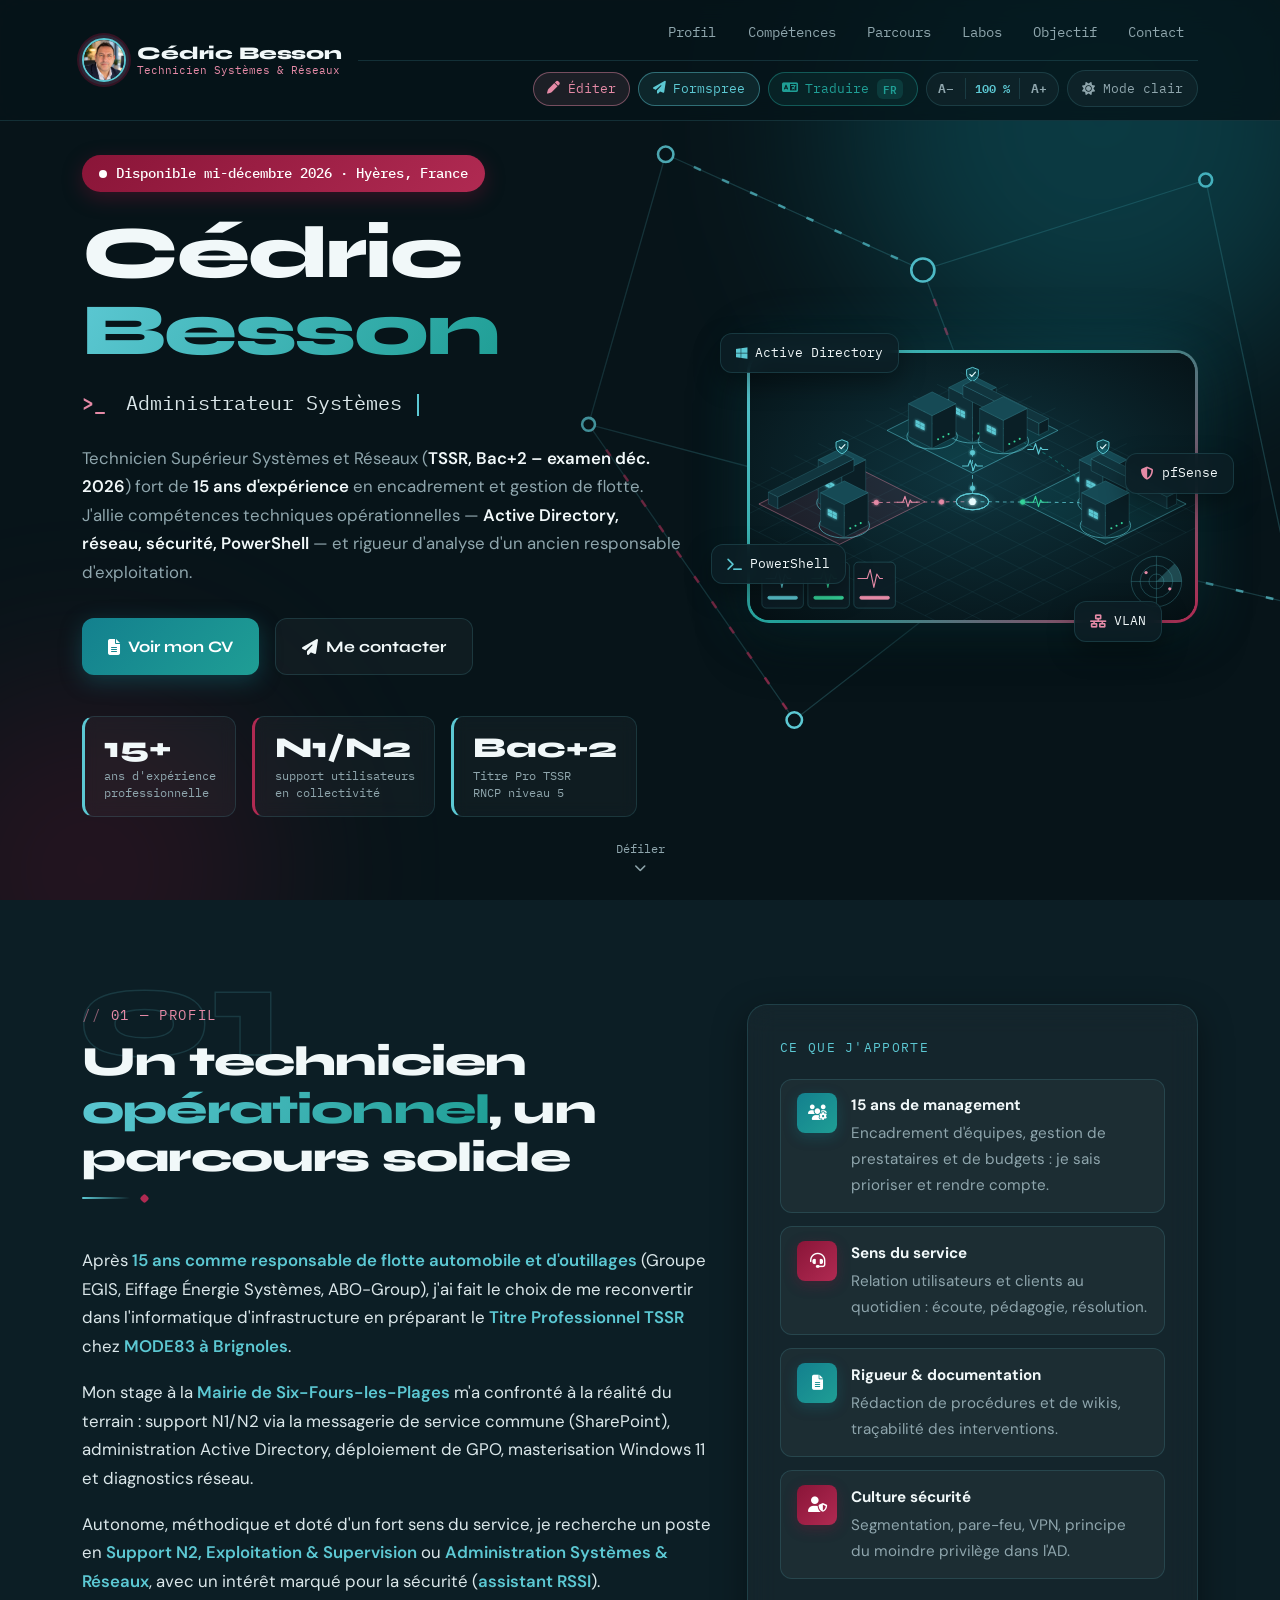
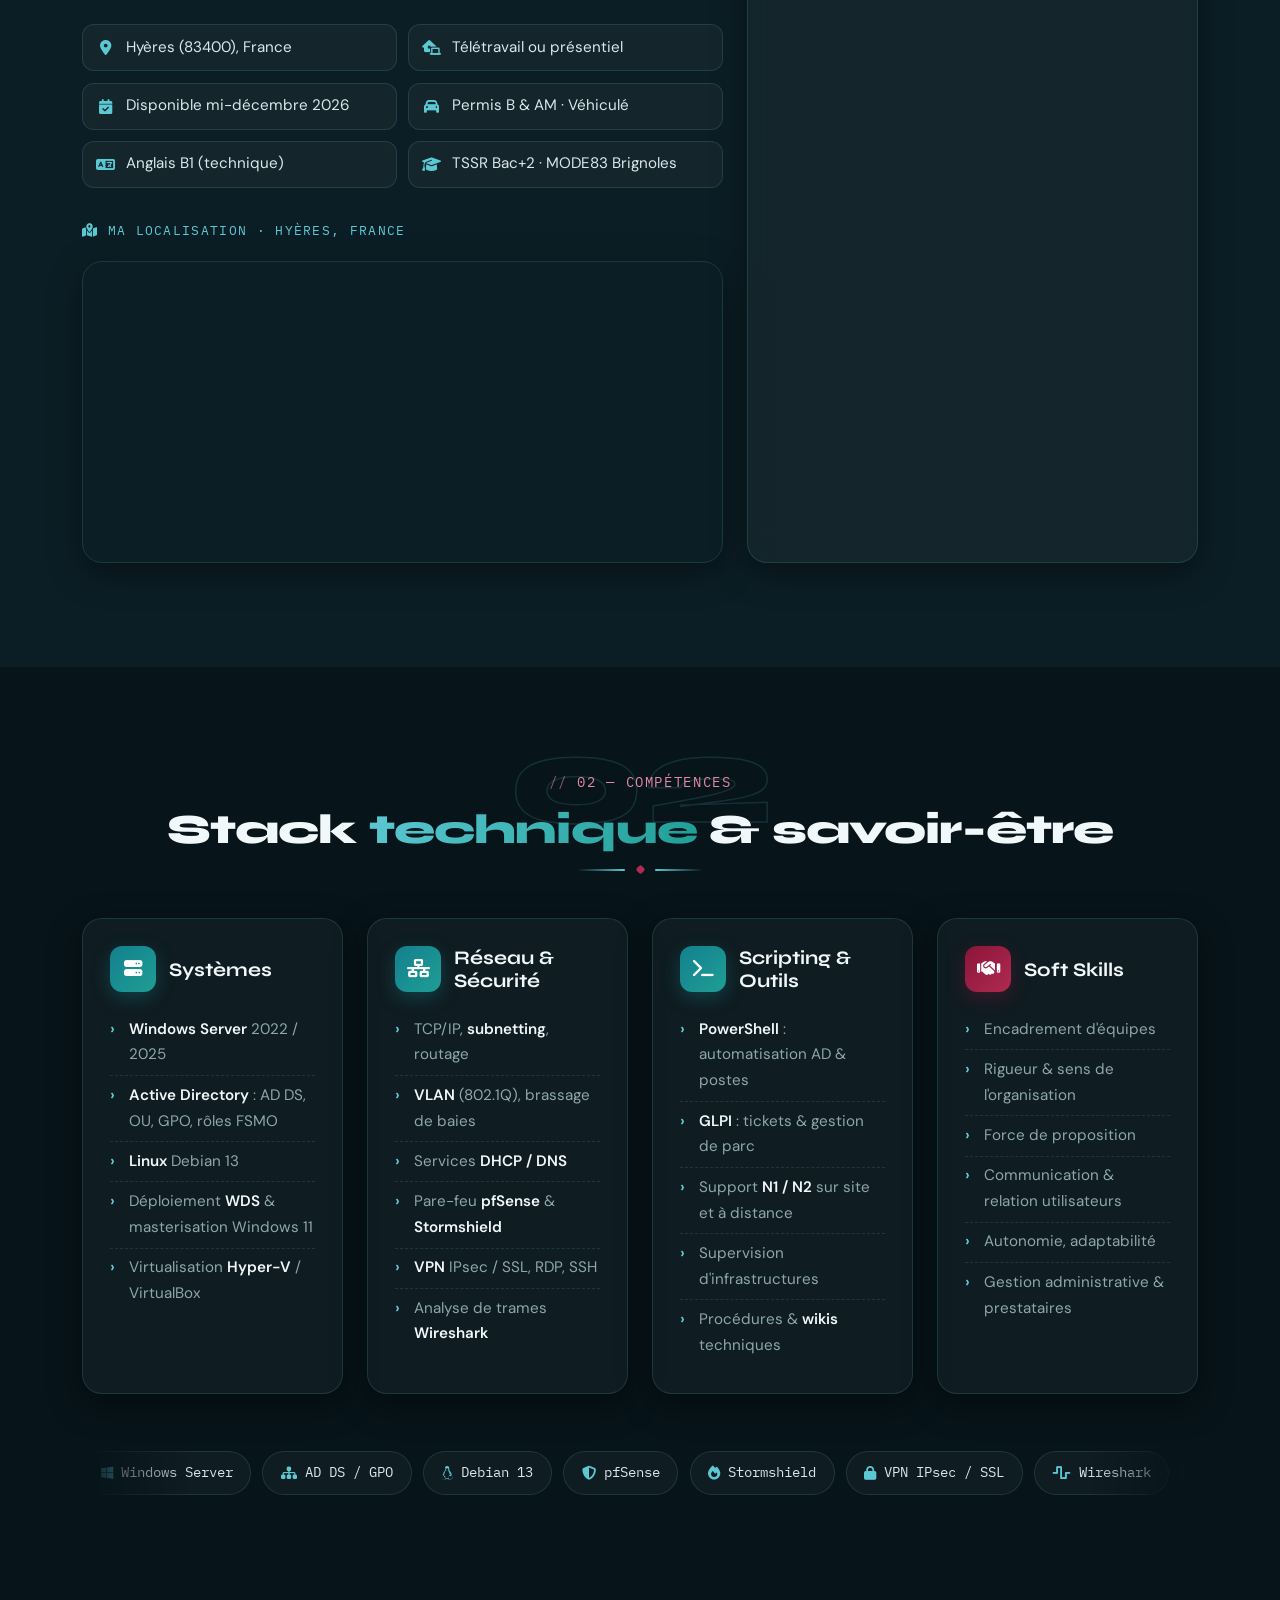
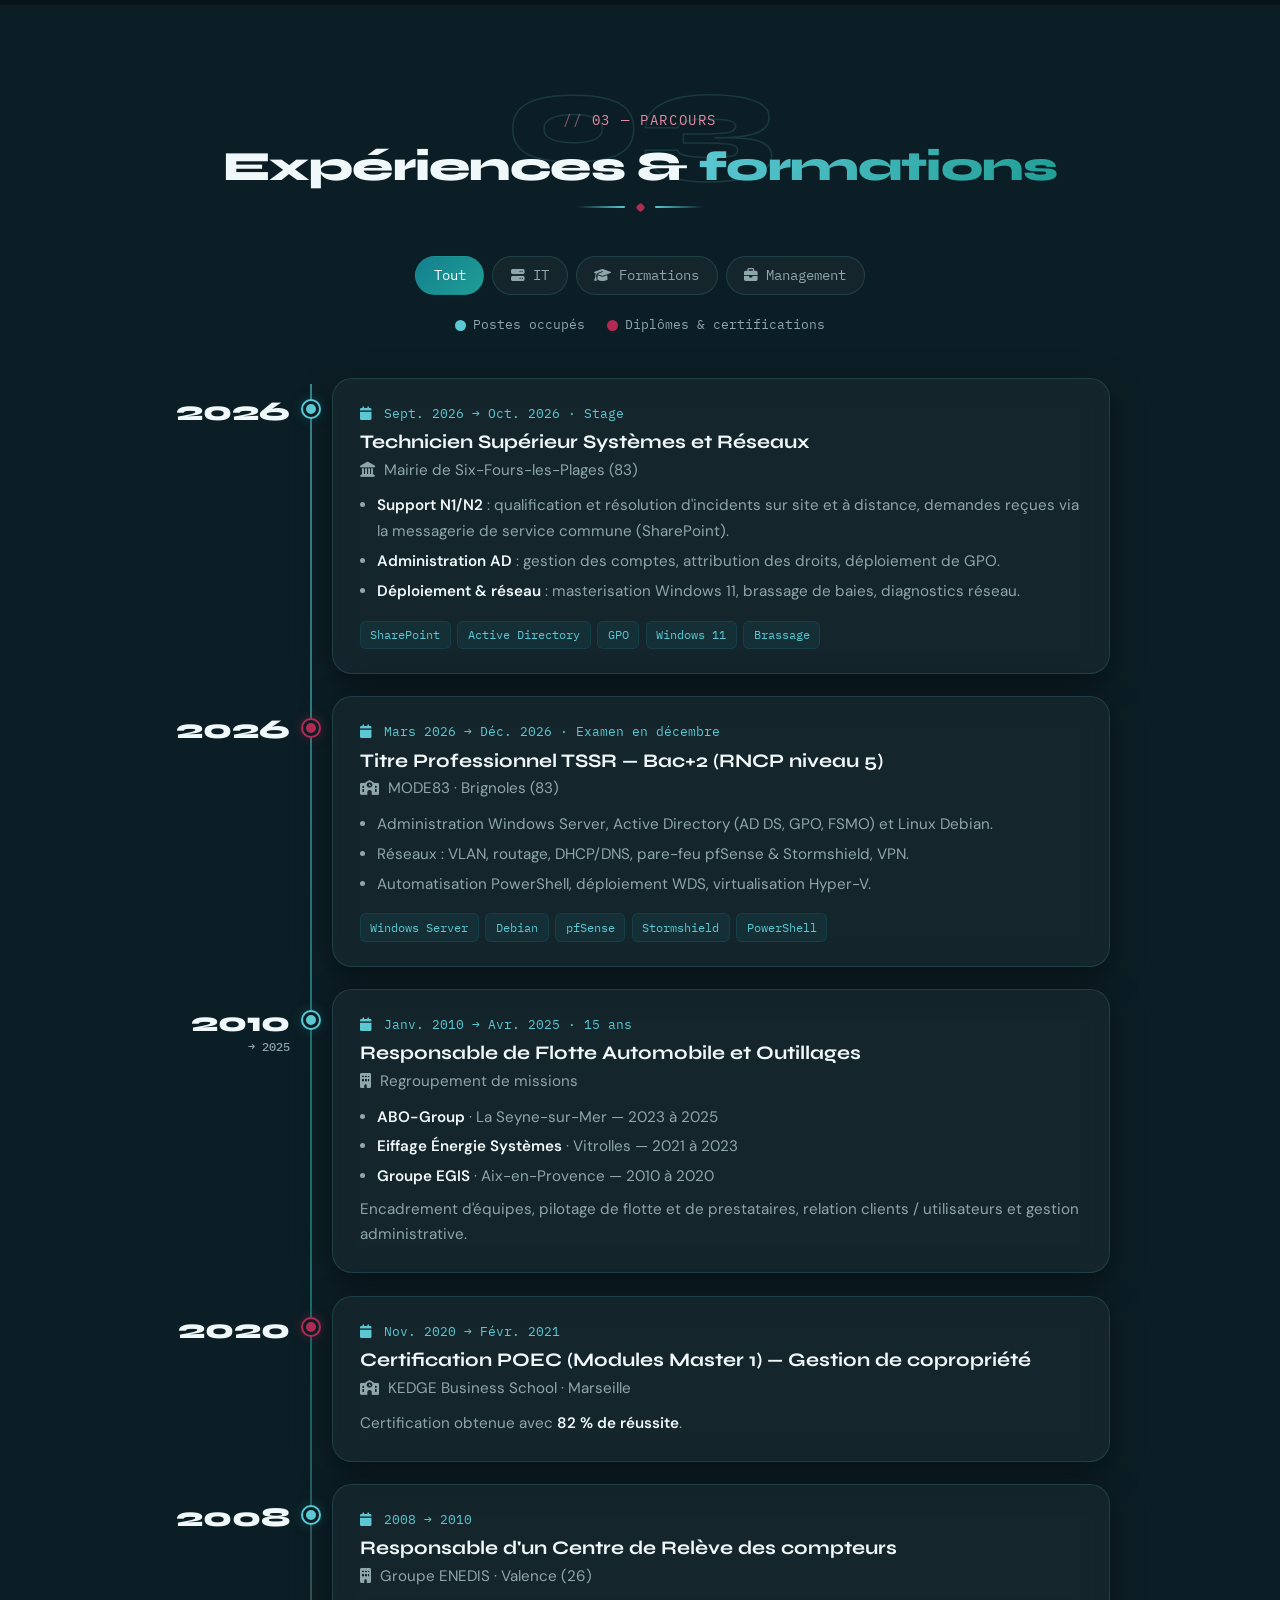
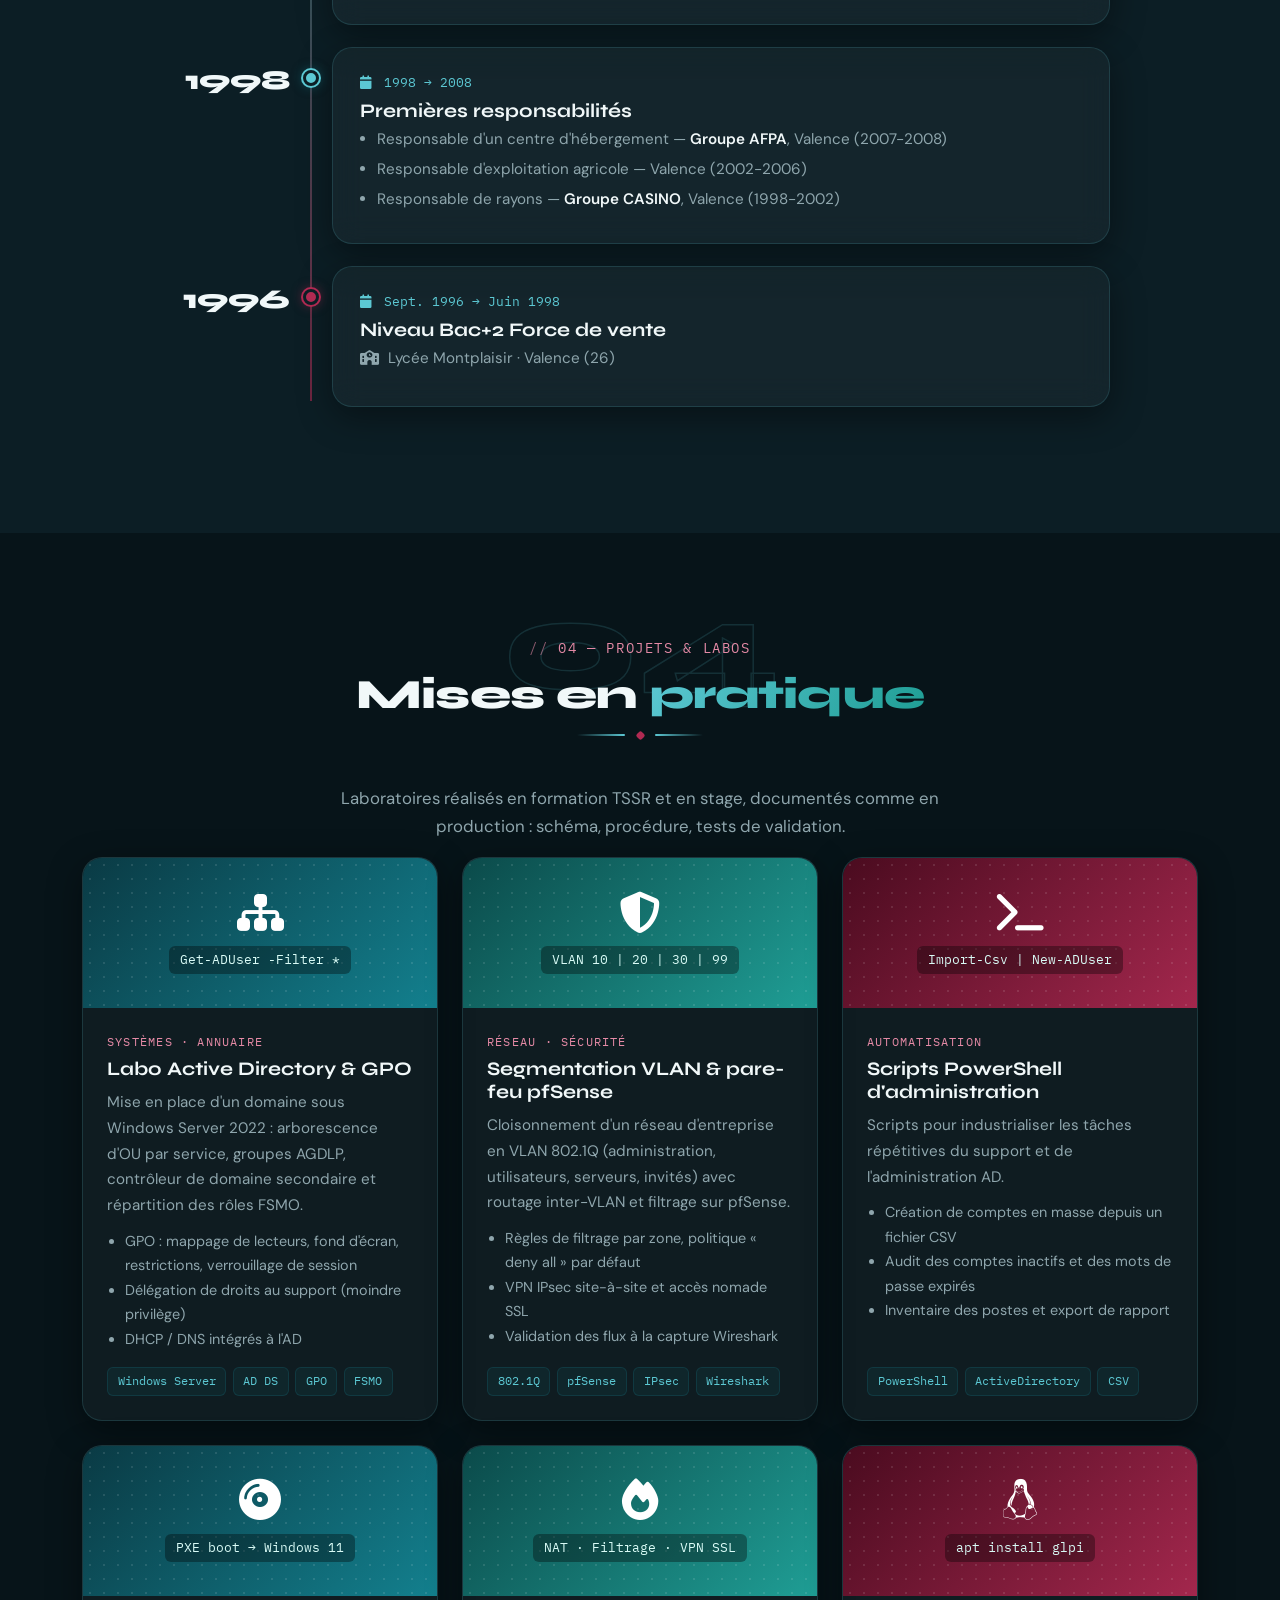
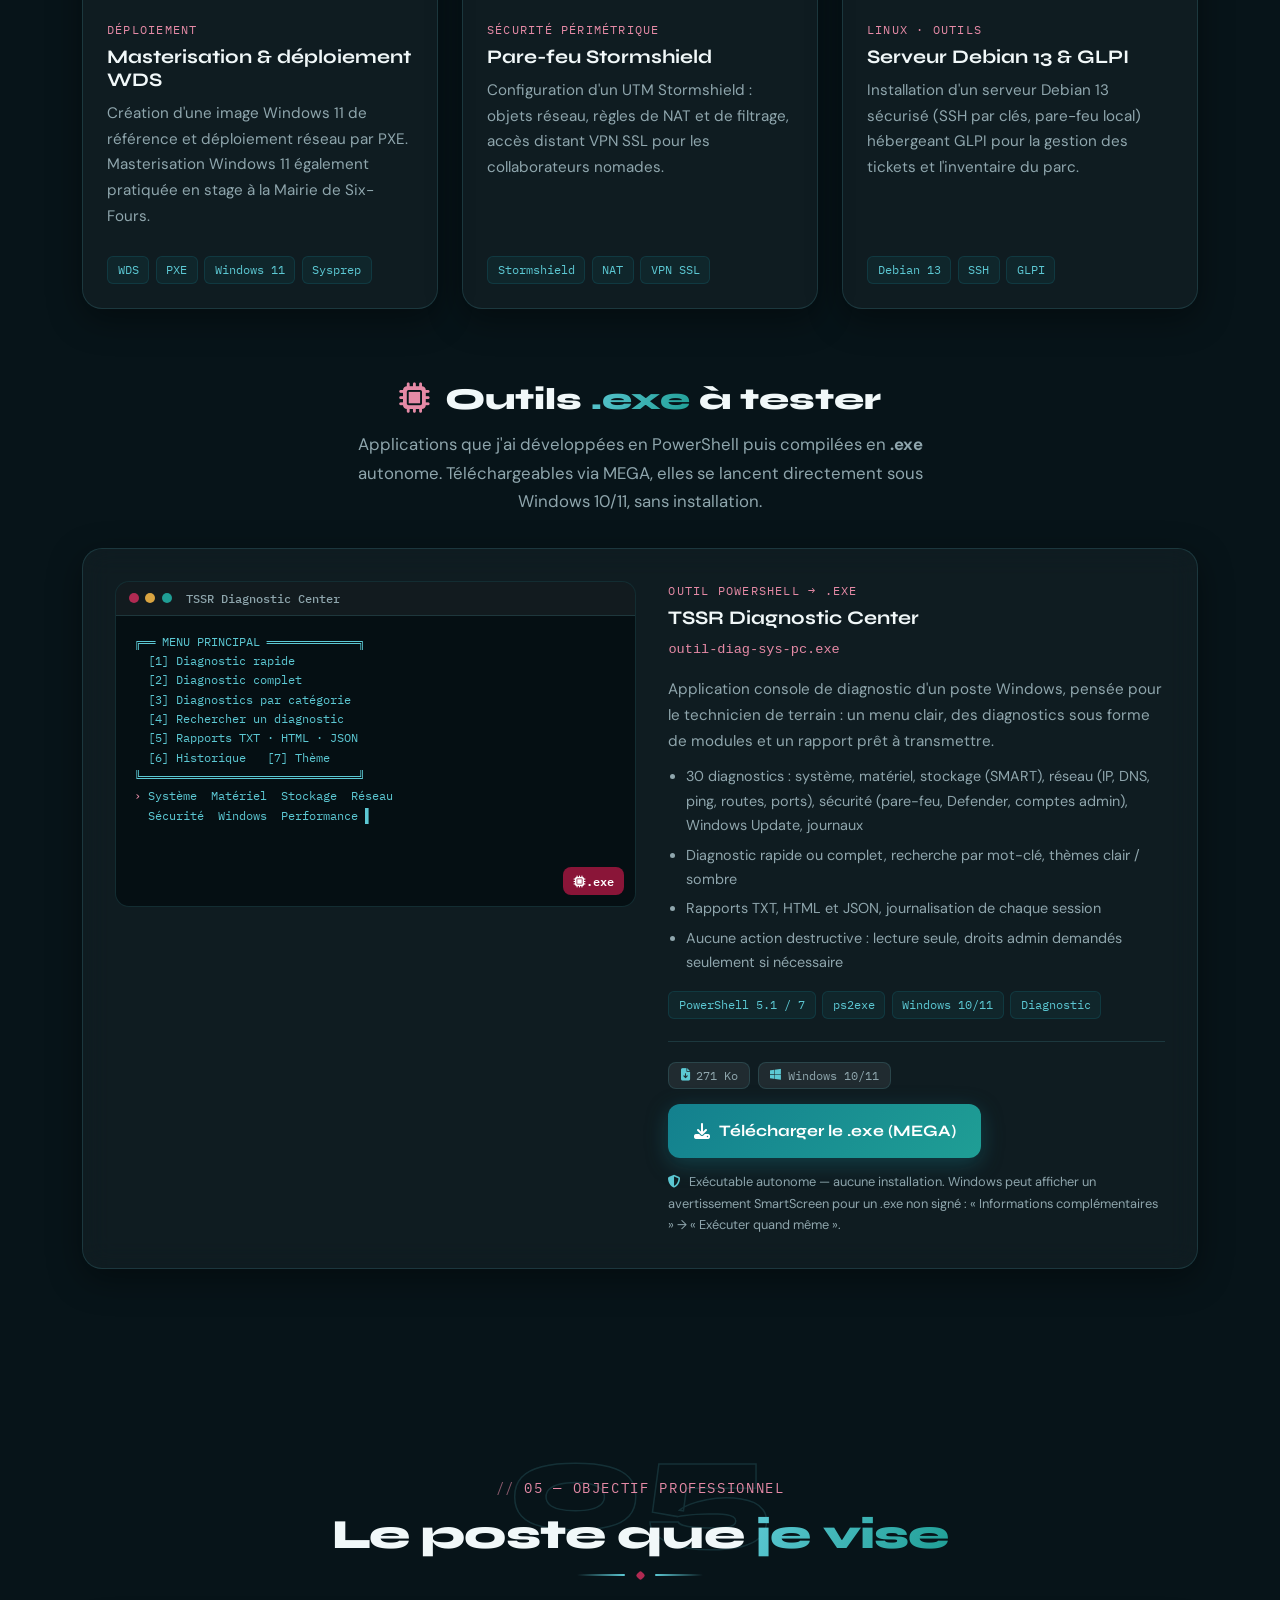
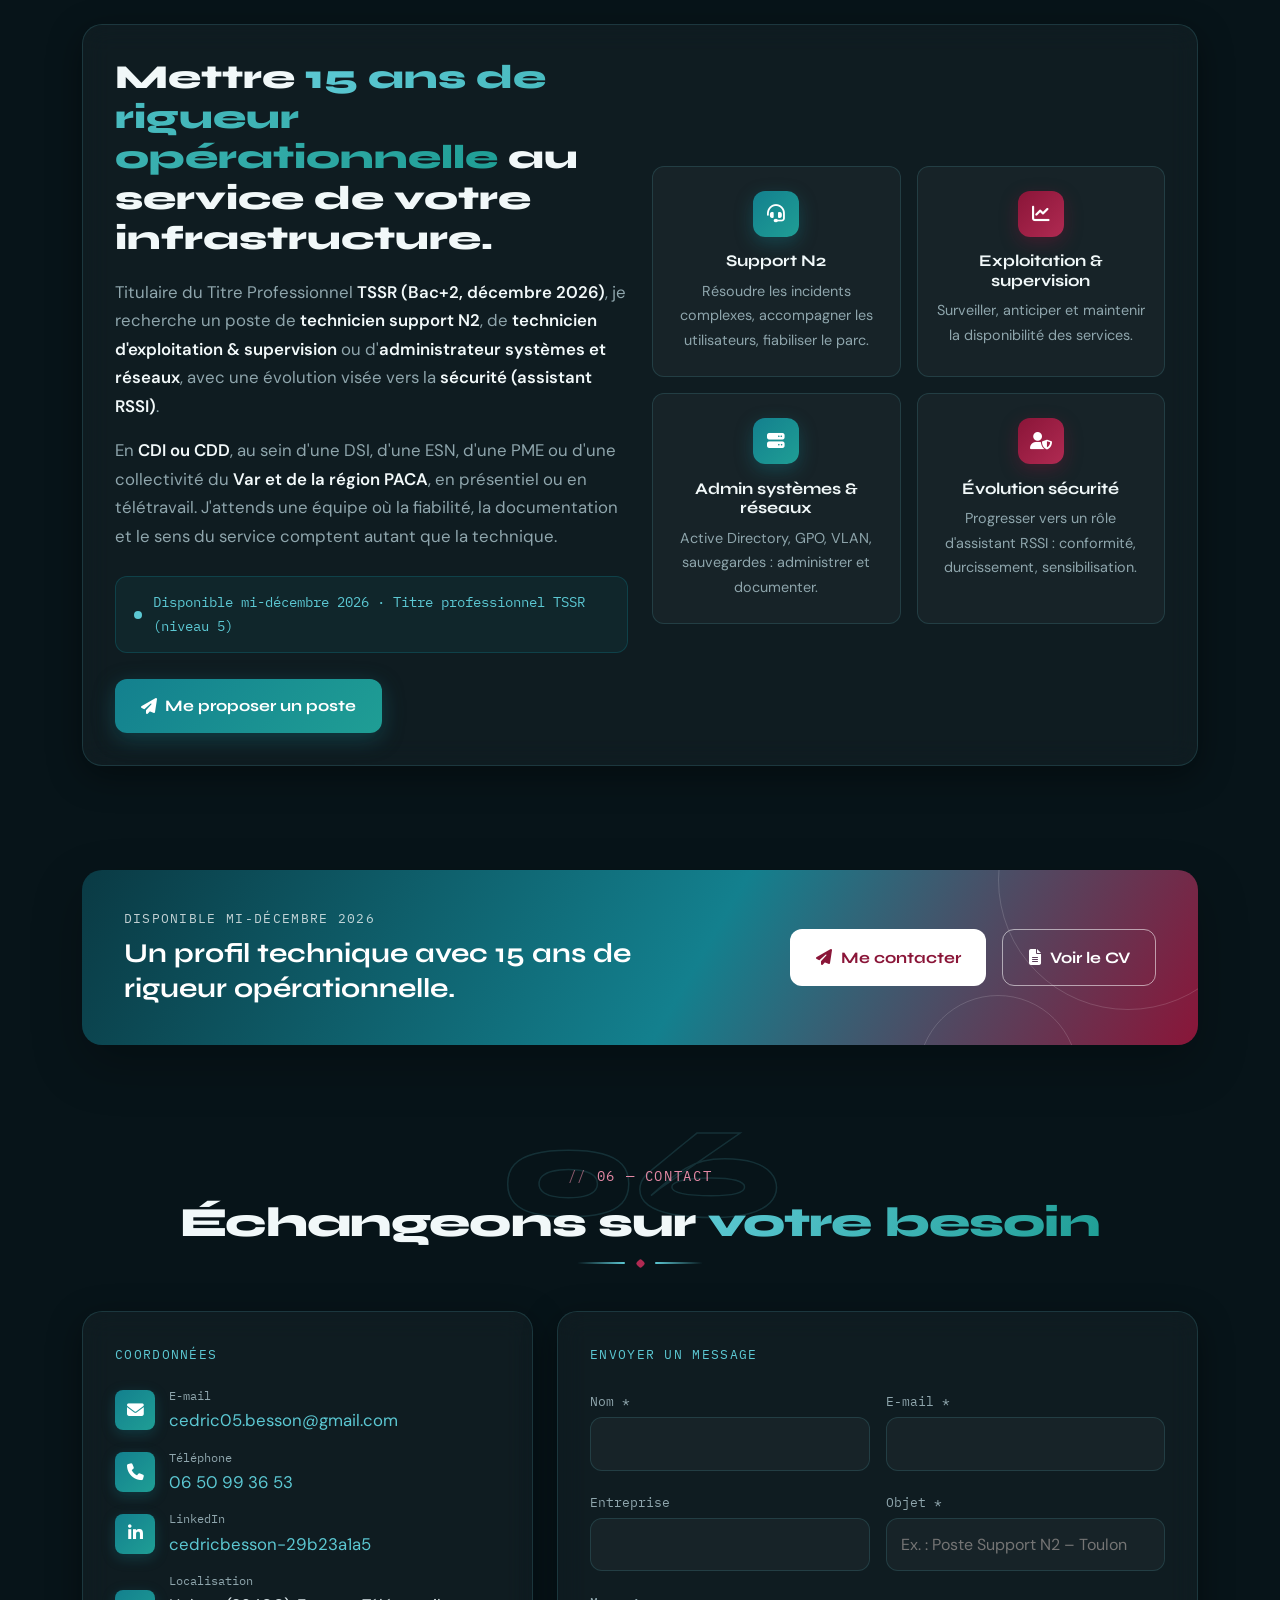
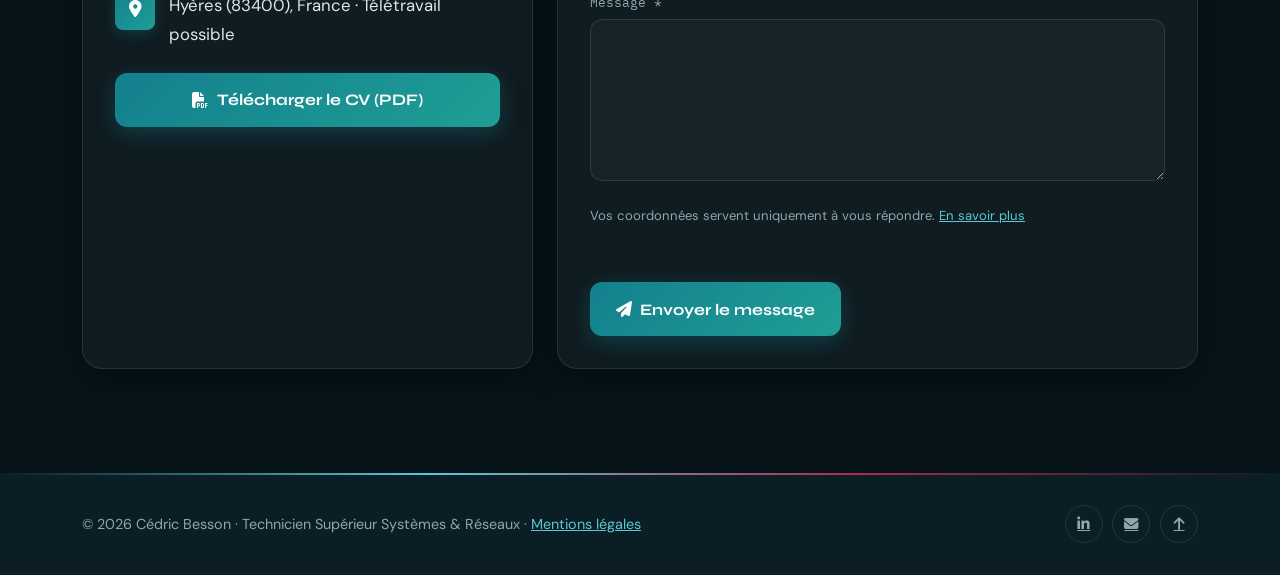
==== index.html @ 07ce3fc7 "Portfolio TSSR v2 de Cédric Besson Palette pétrole et bordeaux, hero animé, outils du bandeau (Édite" ====
<!DOCTYPE html>
<!--
  ============================================================
  PORTFOLIO — Cédric BESSON · Technicien Supérieur Systèmes & Réseaux
  ------------------------------------------------------------
  VERSION 2 — Structure du site :
    • index.html            → contenu du portfolio (ce fichier)
    • style.css / script.js → mise en forme et interactions du portfolio
    • edition.js            → mode édition (bouton « Éditer » ou Ctrl + Alt + M), taille des textes A− 100 % A+
    • cv.html / cv.css      → CV en ligne (et source du PDF : Ctrl + P → « Enregistrer au format PDF »)
    • mentions-legales.html → mentions légales
    • lettre.html           → outil PRIVÉ de lettre de motivation (jamais publié, voir .gitignore)
  Code d'origine du cours conservé dans : _sauvegarde-cours/
  Procédure de mise en ligne : PROCEDURE-GITHUB.md
  ============================================================
-->
<html lang="fr" data-theme="dark">
<head>
  <meta charset="UTF-8" />
  <meta name="viewport" content="width=device-width, initial-scale=1.0" />

  <!-- ===== SEO ===== -->
  <meta name="description" content="Portfolio de Cédric Besson – Technicien Supérieur Systèmes et Réseaux (TSSR). Administration Windows Server / Active Directory, réseaux & sécurité (VLAN, pfSense, Stormshield, VPN), PowerShell. Recherche un poste en Support N2, Exploitation & Supervision dans le Var ou en télétravail." />
  <meta name="keywords" content="TSSR, administrateur systèmes et réseaux, support N2, exploitation, supervision, assistant RSSI, Active Directory, GPO, Windows Server, pfSense, Stormshield, PowerShell, Var, Toulon, Hyères" />
  <meta name="author" content="Cédric Besson" />
  <meta name="robots" content="index, follow" />
  <meta name="theme-color" content="#071419" />

  <!-- ===== Polices (Google Fonts) ===== -->
  <link rel="preconnect" href="https://fonts.googleapis.com" />
  <link rel="preconnect" href="https://fonts.gstatic.com" crossorigin />
  <link href="https://fonts.googleapis.com/css2?family=Syne:wght@600;700;800&family=IBM+Plex+Mono:wght@400;500;600&family=DM+Sans:wght@400;500;700&display=swap" rel="stylesheet" />

  <!-- ===== Bibliothèques : Bootstrap (grille + menu mobile) & Font Awesome (icônes) ===== -->
  <link rel="stylesheet" href="https://cdn.jsdelivr.net/npm/bootstrap@5.3.0/dist/css/bootstrap.min.css" />
  <link rel="stylesheet" href="https://cdnjs.cloudflare.com/ajax/libs/font-awesome/6.4.0/css/all.min.css" />

  <!-- ===== Feuille de style personnelle (toujours APRÈS Bootstrap pour pouvoir le surcharger) ===== -->
  <link rel="stylesheet" href="style.css" />

  <!-- ===== Favicons ===== -->
  <link rel="icon" type="image/png" sizes="32x32" href="images/favicon-32x32.png" />
  <link rel="icon" type="image/png" sizes="192x192" href="images/favicon-192x192.png" />
  <link rel="apple-touch-icon" sizes="180x180" href="images/apple-touch-icon.png" />

  <title>Cédric Besson | Technicien Systèmes &amp; Réseaux (TSSR)</title>
</head>

<body>
  <!-- Lien d'évitement (accessibilité clavier) -->
  <a href="#main-content" class="skip-link">Passer au contenu principal</a>
  <!-- Barre de progression de lecture (alimentée par script.js) -->
  <div id="read-progress" aria-hidden="true"></div>

  <!-- ============================================================
       NAVIGATION
       ============================================================ -->
  <header>
    <nav id="mainNav" class="navbar navbar-expand-lg" aria-label="Navigation principale">
      <div class="container">
        <!-- Bannière : photo + nom (la photo remplace les initiales). Pour changer la photo : remplacer images/photo.jpg -->
        <div class="nav-brand navbar-brand">
          <!-- Photo : survol = aperçu agrandi, clic = photo en grand (géré par script.js, module 10) -->
          <button type="button" class="brand-photo-btn" id="photoZoomBtn" aria-label="Agrandir la photo de Cédric Besson">
            <img src="images/photo.jpg" alt="" class="brand-photo" width="44" height="44" />
            <span class="brand-photo-peek" aria-hidden="true"><img src="images/photo.jpg" alt="" /></span>
          </button>
          <a class="brand-text" href="#hero" aria-label="Cédric Besson – Retour en haut">
            <span class="brand-name">Cédric Besson</span>
            <span class="brand-role">Technicien Systèmes &amp; Réseaux</span>
          </a>
        </div>

        <button class="navbar-toggler" type="button"
          data-bs-toggle="collapse" data-bs-target="#navContent"
          aria-controls="navContent" aria-expanded="false" aria-label="Ouvrir le menu">
          <i class="fas fa-bars" aria-hidden="true"></i>
        </button>

        <div class="collapse navbar-collapse" id="navContent">
          <ul class="navbar-nav ms-auto align-items-lg-center gap-lg-1">
            <li class="nav-item"><a class="nav-link" href="#about">Profil</a></li>
            <li class="nav-item"><a class="nav-link" href="#skills">Compétences</a></li>
            <li class="nav-item"><a class="nav-link" href="#parcours">Parcours</a></li>
            <li class="nav-item"><a class="nav-link" href="#projects">Labos</a></li>
            <li class="nav-item"><a class="nav-link" href="#objectif">Objectif</a></li>
            <li class="nav-item"><a class="nav-link" href="#contact">Contact</a></li>
          </ul>
          <!-- Barre d'outils (2e ligne du bandeau) : Éditer, Formspree, Traduire, taille des textes, thème -->
          <div class="nav-tools notranslate" translate="no">
            <!-- Outils CV : visibles UNIQUEMENT en mode édition (edition.js) -->
            <button type="button" class="tool-pill tool-cvpdf ed-only" data-cv="pdf" aria-label="Voir ou remplacer le CV PDF">
              <i class="fas fa-file-arrow-up" aria-hidden="true"></i><span>CV PDF</span>
            </button>
            <button type="button" class="tool-pill tool-a4 ed-only" data-cv="a4" aria-label="Exporter le portfolio en PDF A4">
              <i class="fas fa-file-pdf" aria-hidden="true"></i><span>PDF A4</span>
            </button>
            <button type="button" class="tool-pill tool-cv1 ed-only" data-cv="one" aria-label="Générer le CV sur une page A4">
              <i class="fas fa-id-card" aria-hidden="true"></i><span>CV 1 page</span>
            </button>

            <!-- Éditer : ouvre le mode édition (edition.js) — aussi Ctrl + Alt + M -->
            <button type="button" class="tool-pill tool-edit" data-ed-open aria-label="Modifier les textes de la page">
              <i class="fas fa-pen" aria-hidden="true"></i><span>Éditer</span>
            </button>

            <!-- Formspree : état du formulaire de contact + accès aux messages reçus -->
            <div class="tool-menu-wrap">
              <button type="button" class="tool-pill tool-form" id="fsBtn" aria-haspopup="true" aria-expanded="false" aria-controls="fsMenu">
                <i class="fas fa-paper-plane" aria-hidden="true"></i><span>Formspree</span>
              </button>
              <div class="tool-menu" id="fsMenu" hidden>
                <p class="tool-menu-status"><span class="status-dot" aria-hidden="true"></span>Formulaire actif · envoi via Formspree</p>
                <a href="#contact" class="tool-menu-item" data-close-menu><i class="fas fa-envelope" aria-hidden="true"></i>Aller au formulaire</a>
                <a href="https://formspree.io/forms/xyeeldaw/submissions" class="tool-menu-item" target="_blank" rel="noopener"><i class="fas fa-inbox" aria-hidden="true"></i>Messages reçus <small>(mon compte)</small></a>
              </div>
            </div>

            <!-- Traduire : Google Traduction, chargé seulement si une langue est choisie (script.js, module 11) -->
            <div class="tool-menu-wrap">
              <button type="button" class="tool-pill tool-tr" id="trBtn" aria-haspopup="true" aria-expanded="false" aria-controls="trMenu">
                <i class="fas fa-language" aria-hidden="true"></i><span>Traduire</span><span class="tr-code" id="trCode">FR</span>
              </button>
              <ul class="tool-menu" id="trMenu" role="menu" aria-label="Choisir la langue de la page" hidden></ul>
            </div>

            <!-- Taille des textes (gérée par edition.js) -->
            <div class="font-size-tools" role="group" aria-label="Taille des textes">
              <button type="button" class="fs-btn" data-fs="-1" aria-label="Diminuer la taille des textes">A−</button>
              <span class="fs-val" aria-live="polite">100 %</span>
              <button type="button" class="fs-btn" data-fs="1" aria-label="Agrandir la taille des textes">A+</button>
            </div>
            <!-- Bouton de changement de thème (géré par script.js) -->
            <button id="themeToggle" type="button" aria-label="Basculer le thème clair / sombre">
              <i class="fas fa-sun" id="themeIcon" aria-hidden="true"></i>
              <span id="themeLabel">Mode clair</span>
            </button>
          </div>
        </div>
      </div>
    </nav>
  </header>

  <main id="main-content">

    <!-- ============================================================
         01 · HERO / PRÉSENTATION
         ============================================================ -->
    <section id="hero" aria-labelledby="hero-title">
      <!-- Décor : schéma réseau animé (purement décoratif). Les traits .net-flow
           simulent un flux de données ; pour le retirer, supprimer tout le <svg>. -->
      <svg class="hero-network" viewBox="0 0 1200 700" preserveAspectRatio="xMidYMid slice" aria-hidden="true" focusable="false">
        <g class="net-lines">
          <line x1="620" y1="120" x2="820" y2="210" /><line x1="820" y1="210" x2="1040" y2="140" />
          <line x1="820" y1="210" x2="900" y2="420" /><line x1="900" y1="420" x2="1110" y2="470" />
          <line x1="900" y1="420" x2="720" y2="560" /><line x1="620" y1="120" x2="560" y2="330" />
          <line x1="560" y1="330" x2="720" y2="560" /><line x1="1040" y1="140" x2="1110" y2="470" />
          <line x1="560" y1="330" x2="900" y2="420" />
        </g>
        <g class="net-flow">
          <line x1="620" y1="120" x2="820" y2="210" /><line x1="820" y1="210" x2="900" y2="420" />
          <line x1="900" y1="420" x2="1110" y2="470" /><line x1="560" y1="330" x2="720" y2="560" />
        </g>
        <g class="net-nodes">
          <circle cx="620" cy="120" r="6" /><circle cx="820" cy="210" r="9" /><circle cx="1040" cy="140" r="5" />
          <circle cx="900" cy="420" r="8" /><circle cx="1110" cy="470" r="5" /><circle cx="720" cy="560" r="6" />
          <circle cx="560" cy="330" r="5" />
        </g>
      </svg>
      <div class="hero-blob blob-1" aria-hidden="true"></div>
      <div class="hero-blob blob-2" aria-hidden="true"></div>

      <div class="container">
        <div class="row align-items-center gy-5">

          <div class="col-lg-7">
            <!-- Badge de disponibilité : à mettre à jour selon ta situation -->
            <p class="status-badge">
              <span class="status-dot" aria-hidden="true"></span>
              Disponible mi-décembre 2026 · Hyères, France
            </p>

            <h1 id="hero-title" class="hero-title">Cédric <span class="accent">Besson</span></h1>

            <!-- Texte tournant : la liste des postes est définie dans script.js (ROLES) -->
            <p class="hero-subtitle notranslate" translate="no"><!-- non traduit : Google casserait l'animation -->
              <span class="prompt" aria-hidden="true">&gt;_</span>
              <span id="typed-role">Administrateur Systèmes &amp; Réseaux</span><span class="typing-cursor" aria-hidden="true"></span>
            </p>

            <p class="hero-desc">
              Technicien Supérieur Systèmes et Réseaux (<strong>TSSR, Bac+2 – examen déc. 2026</strong>)
              fort de <strong>15 ans d'expérience</strong> en encadrement et gestion de flotte.
              J'allie compétences techniques opérationnelles — <strong>Active Directory, réseau,
              sécurité, PowerShell</strong> — et rigueur d'analyse d'un ancien responsable d'exploitation.
            </p>

            <div class="d-flex flex-wrap gap-3">
              <!-- Ouvre le CV en ligne (cv.html) ; le PDF se télécharge depuis cette page -->
              <a href="cv.html" class="btn-main" target="_blank" rel="noopener">
                <i class="fas fa-file-lines" aria-hidden="true"></i> Voir mon CV
              </a>
              <a href="#contact" class="btn-ghost">
                <i class="fas fa-paper-plane" aria-hidden="true"></i> Me contacter
              </a>
            </div>

            <!-- Chiffres clés (animés par script.js via data-target) -->
            <ul class="hero-stats" aria-label="Chiffres clés">
              <li><span class="stat-val"><span class="counter" data-target="15">15</span>+</span><span class="stat-lbl">ans d'expérience<br>professionnelle</span></li>
              <li><span class="stat-val">N1/N2</span><span class="stat-lbl">support utilisateurs<br>en collectivité</span></li>
              <li><span class="stat-val">Bac+<span class="counter" data-target="2">2</span></span><span class="stat-lbl">Titre Pro TSSR<br>RNCP niveau 5</span></li>
            </ul>
          </div>

          <!-- Emblème TSSR : cercle animé (pétrole → bordeaux) posé sur le schéma réseau.
               Pas de portrait ici : la photo est dans le bandeau (cliquable pour l'agrandir).
               Les 4 étiquettes flottantes se modifient dans le code ci-dessous. -->
          <div class="col-lg-5 d-flex justify-content-center">
            <!-- Visuel du hero : scène animée originale (3 sites, serveurs sécurisés, flux réseau,
                 supervision). Dessinée en SVG par script.js (module 16), cadre pétrole → bordeaux. -->
            <figure class="hero-visual reveal reveal-right" data-no-edit>
              <div class="hero-visual-frame">
                <svg id="heroScene" class="hero-scene" viewBox="0 0 600 360" role="img"
                     aria-label="Animation : trois sites reliés en réseau, serveurs Windows sécurisés et supervision en temps réel"></svg>
              </div>
              <span class="emblem-chip chip-1"><i class="fab fa-windows"></i>Active Directory</span>
              <span class="emblem-chip chip-2"><i class="fas fa-shield-halved"></i>pfSense</span>
              <span class="emblem-chip chip-3"><i class="fas fa-terminal"></i>PowerShell</span>
              <span class="emblem-chip chip-4"><i class="fas fa-network-wired"></i>VLAN</span>
            </figure>
          </div>
        </div>
      </div>

      <a href="#about" class="scroll-indicator" aria-label="Défiler vers le profil">
        <span>Défiler</span><i class="fas fa-chevron-down" aria-hidden="true"></i>
      </a>
    </section>

    <!-- ============================================================
         02 · PROFIL
         ============================================================ -->
    <section id="about" aria-labelledby="about-title">
      <div class="container">
        <div class="row gy-5">

          <div class="col-lg-7 reveal">
            <!-- data-num : grand numéro décoratif affiché en filigrane derrière le titre -->
            <div class="section-head section-head--left" data-num="01">
              <p class="section-label">01 — Profil</p>
              <h2 id="about-title" class="section-title">Un technicien <span class="accent">opérationnel</span>, un parcours solide</h2>
            </div>
            <div class="section-divider" aria-hidden="true"><span class="line"></span><span class="dot"></span></div>

            <div class="about-text">
              <p>
                Après <strong>15 ans comme responsable de flotte automobile et d'outillages</strong>
                (Groupe EGIS, Eiffage Énergie Systèmes, ABO-Group), j'ai fait le choix de me
                reconvertir dans l'informatique d'infrastructure en préparant le
                <strong>Titre Professionnel TSSR</strong> chez <strong>MODE83 à Brignoles</strong>.
              </p>
              <p>
                Mon stage à la <strong>Mairie de Six-Fours-les-Plages</strong> m'a confronté à la
                réalité du terrain : support N1/N2 via la messagerie de service commune (SharePoint),
                administration Active Directory,
                déploiement de GPO, masterisation Windows 11 et diagnostics réseau.
              </p>
              <p>
                Autonome, méthodique et doté d'un fort sens du service, je recherche un poste en
                <strong>Support N2, Exploitation &amp; Supervision</strong> ou
                <strong>Administration Systèmes &amp; Réseaux</strong>, avec un intérêt marqué pour la
                sécurité (<strong>assistant RSSI</strong>).
              </p>
            </div>

            <ul class="about-info-grid" aria-label="Informations pratiques">
              <li><i class="fas fa-location-dot" aria-hidden="true"></i>Hyères (83400), France</li>
              <li><i class="fas fa-laptop-house" aria-hidden="true"></i>Télétravail ou présentiel</li>
              <li><i class="fas fa-calendar-check" aria-hidden="true"></i>Disponible mi-décembre 2026</li>
              <li><i class="fas fa-car" aria-hidden="true"></i>Permis B &amp; AM · Véhiculé</li>
              <li><i class="fas fa-language" aria-hidden="true"></i>Anglais B1 (technique)</li>
              <li><i class="fas fa-graduation-cap" aria-hidden="true"></i>TSSR Bac+2 · MODE83 Brignoles</li>
            </ul>

            <!-- Carte de localisation.
                 Pour changer de ville : modifier data-map-query ci-dessous (ex. "Toulon, 83000, France"),
                 ou utiliser le champ « Lieu de la carte » du mode édition (Ctrl + Alt + M). -->
            <div class="map-wrap" data-map-query="Hyères, 83400, France">
              <p class="card-kicker"><i class="fas fa-map-location-dot" aria-hidden="true"></i> Ma localisation · <span class="map-label">Hyères, France</span></p>
              <div class="map-frame">
                <iframe title="Carte Google Maps – Hyères, France" loading="lazy"
                  referrerpolicy="no-referrer-when-downgrade" allowfullscreen
                  src="https://www.google.com/maps?q=Hy%C3%A8res%2C%2083400%2C%20France&amp;z=12&amp;hl=fr&amp;output=embed"></iframe>
              </div>
            </div>
          </div>

          <div class="col-lg-5 reveal reveal-right">
            <div class="glass-card h-100">
              <p class="card-kicker">Ce que j'apporte</p>
              <ul class="motive-list">
                <li>
                  <span class="ico" aria-hidden="true"><i class="fas fa-users-gear"></i></span>
                  <div><strong>15 ans de management</strong>Encadrement d'équipes, gestion de prestataires et de budgets : je sais prioriser et rendre compte.</div>
                </li>
                <li>
                  <span class="ico" aria-hidden="true"><i class="fas fa-headset"></i></span>
                  <div><strong>Sens du service</strong>Relation utilisateurs et clients au quotidien : écoute, pédagogie, résolution.</div>
                </li>
                <li>
                  <span class="ico" aria-hidden="true"><i class="fas fa-file-lines"></i></span>
                  <div><strong>Rigueur &amp; documentation</strong>Rédaction de procédures et de wikis, traçabilité des interventions.</div>
                </li>
                <li>
                  <span class="ico" aria-hidden="true"><i class="fas fa-user-shield"></i></span>
                  <div><strong>Culture sécurité</strong>Segmentation, pare-feu, VPN, principe du moindre privilège dans l'AD.</div>
                </li>
              </ul>
            </div>
          </div>
        </div>
      </div>
    </section>

    <!-- ============================================================
         03 · COMPÉTENCES
         Pour ajouter une compétence : copier une ligne <li> dans le bloc voulu.
         ============================================================ -->
    <section id="skills" aria-labelledby="skills-title">
      <div class="container">
        <div class="text-center section-head reveal" data-num="02">
          <p class="section-label justify-content-center">02 — Compétences</p>
          <h2 id="skills-title" class="section-title">Stack <span class="accent">technique</span> &amp; savoir-être</h2>
          <div class="section-divider justify-content-center" aria-hidden="true"><span class="line"></span><span class="dot"></span><span class="line line-rev"></span></div>
        </div>

        <div class="row g-4">
          <!-- Bloc : Systèmes -->
          <div class="col-md-6 col-xl-3 reveal">
            <article class="skill-block">
              <div class="skill-block-head">
                <span class="skill-ico" aria-hidden="true"><i class="fas fa-server"></i></span>
                <h3>Systèmes</h3>
              </div>
              <ul class="skill-list">
                <li><strong>Windows Server</strong> 2022 / 2025</li>
                <li><strong>Active Directory</strong> : AD DS, OU, GPO, rôles FSMO</li>
                <li><strong>Linux</strong> Debian 13</li>
                <li>Déploiement <strong>WDS</strong> &amp; masterisation Windows 11</li>
                <li>Virtualisation <strong>Hyper-V</strong> / VirtualBox</li>
              </ul>
            </article>
          </div>

          <!-- Bloc : Réseau & Sécurité -->
          <div class="col-md-6 col-xl-3 reveal" style="transition-delay:.08s">
            <article class="skill-block">
              <div class="skill-block-head">
                <span class="skill-ico" aria-hidden="true"><i class="fas fa-network-wired"></i></span>
                <h3>Réseau &amp; Sécurité</h3>
              </div>
              <ul class="skill-list">
                <li>TCP/IP, <strong>subnetting</strong>, routage</li>
                <li><strong>VLAN</strong> (802.1Q), brassage de baies</li>
                <li>Services <strong>DHCP / DNS</strong></li>
                <li>Pare-feu <strong>pfSense</strong> &amp; <strong>Stormshield</strong></li>
                <li><strong>VPN</strong> IPsec / SSL, RDP, SSH</li>
                <li>Analyse de trames <strong>Wireshark</strong></li>
              </ul>
            </article>
          </div>

          <!-- Bloc : Scripting & Outils -->
          <div class="col-md-6 col-xl-3 reveal" style="transition-delay:.16s">
            <article class="skill-block">
              <div class="skill-block-head">
                <span class="skill-ico" aria-hidden="true"><i class="fas fa-terminal"></i></span>
                <h3>Scripting &amp; Outils</h3>
              </div>
              <ul class="skill-list">
                <li><strong>PowerShell</strong> : automatisation AD &amp; postes</li>
                <li><strong>GLPI</strong> : tickets &amp; gestion de parc</li>
                <li>Support <strong>N1 / N2</strong> sur site et à distance</li>
                <li>Supervision d'infrastructures</li>
                <li>Procédures &amp; <strong>wikis</strong> techniques</li>
              </ul>
            </article>
          </div>

          <!-- Bloc : Soft Skills -->
          <div class="col-md-6 col-xl-3 reveal" style="transition-delay:.24s">
            <article class="skill-block">
              <div class="skill-block-head">
                <span class="skill-ico" aria-hidden="true"><i class="fas fa-handshake"></i></span>
                <h3>Soft Skills</h3>
              </div>
              <ul class="skill-list">
                <li>Encadrement d'équipes</li>
                <li>Rigueur &amp; sens de l'organisation</li>
                <li>Force de proposition</li>
                <li>Communication &amp; relation utilisateurs</li>
                <li>Autonomie, adaptabilité</li>
                <li>Gestion administrative &amp; prestataires</li>
              </ul>
            </article>
          </div>
        </div>

        <!-- Nuage de technologies -->
        <!-- Bandeau défilant : la liste est dupliquée automatiquement par script.js
             pour obtenir une boucle continue. Il suffit d'ajouter / retirer des <li>. -->
        <div class="marquee reveal">
        <ul class="marquee-track" aria-label="Technologies utilisées">
          <li><i class="fab fa-windows" aria-hidden="true"></i>Windows Server</li>
          <li><i class="fas fa-sitemap" aria-hidden="true"></i>AD DS / GPO</li>
          <li><i class="fab fa-linux" aria-hidden="true"></i>Debian 13</li>
          <li><i class="fas fa-shield-halved" aria-hidden="true"></i>pfSense</li>
          <li><i class="fas fa-fire" aria-hidden="true"></i>Stormshield</li>
          <li><i class="fas fa-lock" aria-hidden="true"></i>VPN IPsec / SSL</li>
          <li><i class="fas fa-wave-square" aria-hidden="true"></i>Wireshark</li>
          <li><i class="fas fa-terminal" aria-hidden="true"></i>PowerShell</li>
          <li><i class="fas fa-ticket" aria-hidden="true"></i>GLPI</li>
          <li><i class="fas fa-layer-group" aria-hidden="true"></i>Hyper-V</li>
          <li><i class="fas fa-cube" aria-hidden="true"></i>VirtualBox</li>
          <li><i class="fas fa-compact-disc" aria-hidden="true"></i>WDS</li>
          <li><i class="fas fa-share-nodes" aria-hidden="true"></i>SharePoint</li>
        </ul>
        </div>
      </div>
    </section>

    <!-- ============================================================
         04 · PARCOURS (timeline filtrable)
         Chaque <article> porte data-cat="it" | "management" | "formation"
         utilisé par les boutons de filtre (script.js).
         ============================================================ -->
    <section id="parcours" aria-labelledby="parcours-title">
      <div class="container">
        <div class="text-center section-head reveal" data-num="03">
          <p class="section-label justify-content-center">03 — Parcours</p>
          <h2 id="parcours-title" class="section-title">Expériences &amp; <span class="accent">formations</span></h2>
          <div class="section-divider justify-content-center" aria-hidden="true"><span class="line"></span><span class="dot"></span><span class="line line-rev"></span></div>
        </div>

        <!-- Boutons de filtre -->
        <div class="filter-bar reveal" role="group" aria-label="Filtrer le parcours">
          <button type="button" class="filter-btn is-active" data-filter="all" aria-pressed="true">Tout</button>
          <button type="button" class="filter-btn" data-filter="it" aria-pressed="false"><i class="fas fa-server" aria-hidden="true"></i> IT</button>
          <button type="button" class="filter-btn" data-filter="formation" aria-pressed="false"><i class="fas fa-graduation-cap" aria-hidden="true"></i> Formations</button>
          <button type="button" class="filter-btn" data-filter="management" aria-pressed="false"><i class="fas fa-briefcase" aria-hidden="true"></i> Management</button>
        </div>

        <!-- Légende du code couleur des pastilles -->
        <p class="timeline-legend reveal">
          <span><i class="legend-job" aria-hidden="true"></i>Postes occupés</span>
          <span><i class="legend-cert" aria-hidden="true"></i>Diplômes &amp; certifications</span>
        </p>

        <div class="timeline">

          <!-- Stage TSSR -->
          <article class="timeline-item reveal" data-cat="it">
            <span class="timeline-dot dot-it" aria-hidden="true"></span>
            <span class="timeline-year" aria-hidden="true">2026</span>
            <div class="glass-card">
              <p class="timeline-date"><i class="fas fa-calendar" aria-hidden="true"></i> Sept. 2026 → Oct. 2026 · Stage</p>
              <h3 class="timeline-title">Technicien Supérieur Systèmes et Réseaux</h3>
              <p class="timeline-company"><i class="fas fa-landmark" aria-hidden="true"></i> Mairie de Six-Fours-les-Plages (83)</p>
              <ul class="timeline-points">
                <li><strong>Support N1/N2</strong> : qualification et résolution d'incidents sur site et à distance, demandes reçues via la messagerie de service commune (SharePoint).</li>
                <li><strong>Administration AD</strong> : gestion des comptes, attribution des droits, déploiement de GPO.</li>
                <li><strong>Déploiement &amp; réseau</strong> : masterisation Windows 11, brassage de baies, diagnostics réseau.</li>
              </ul>
              <div class="tags"><span>SharePoint</span><span>Active Directory</span><span>GPO</span><span>Windows 11</span><span>Brassage</span></div>
            </div>
          </article>

          <!-- Formation TSSR -->
          <article class="timeline-item reveal" data-cat="formation it">
            <span class="timeline-dot dot-formation" aria-hidden="true"></span>
            <span class="timeline-year" aria-hidden="true">2026</span>
            <div class="glass-card">
              <p class="timeline-date"><i class="fas fa-calendar" aria-hidden="true"></i> Mars 2026 → Déc. 2026 · Examen en décembre</p>
              <h3 class="timeline-title">Titre Professionnel TSSR — Bac+2 (RNCP niveau 5)</h3>
              <p class="timeline-company"><i class="fas fa-school" aria-hidden="true"></i> MODE83 · Brignoles (83)</p>
              <ul class="timeline-points">
                <li>Administration Windows Server, Active Directory (AD DS, GPO, FSMO) et Linux Debian.</li>
                <li>Réseaux : VLAN, routage, DHCP/DNS, pare-feu pfSense &amp; Stormshield, VPN.</li>
                <li>Automatisation PowerShell, déploiement WDS, virtualisation Hyper-V.</li>
              </ul>
              <div class="tags"><span>Windows Server</span><span>Debian</span><span>pfSense</span><span>Stormshield</span><span>PowerShell</span></div>
            </div>
          </article>

          <!-- Responsable de flotte -->
          <article class="timeline-item reveal" data-cat="management">
            <span class="timeline-dot dot-management" aria-hidden="true"></span>
            <span class="timeline-year" aria-hidden="true">2010<small>→ 2025</small></span>
            <div class="glass-card">
              <p class="timeline-date"><i class="fas fa-calendar" aria-hidden="true"></i> Janv. 2010 → Avr. 2025 · 15 ans</p>
              <h3 class="timeline-title">Responsable de Flotte Automobile et Outillages</h3>
              <p class="timeline-company"><i class="fas fa-building" aria-hidden="true"></i> Regroupement de missions</p>
              <ul class="timeline-points">
                <li><strong>ABO-Group</strong> · La Seyne-sur-Mer — 2023 à 2025</li>
                <li><strong>Eiffage Énergie Systèmes</strong> · Vitrolles — 2021 à 2023</li>
                <li><strong>Groupe EGIS</strong> · Aix-en-Provence — 2010 à 2020</li>
              </ul>
              <p class="timeline-desc">Encadrement d'équipes, pilotage de flotte et de prestataires, relation clients / utilisateurs et gestion administrative.</p>
            </div>
          </article>

          <!-- Formation POEC -->
          <article class="timeline-item reveal" data-cat="formation">
            <span class="timeline-dot dot-formation" aria-hidden="true"></span>
            <span class="timeline-year" aria-hidden="true">2020</span>
            <div class="glass-card">
              <p class="timeline-date"><i class="fas fa-calendar" aria-hidden="true"></i> Nov. 2020 → Févr. 2021</p>
              <h3 class="timeline-title">Certification POEC (Modules Master 1) — Gestion de copropriété</h3>
              <p class="timeline-company"><i class="fas fa-school" aria-hidden="true"></i> KEDGE Business School · Marseille</p>
              <p class="timeline-desc">Certification obtenue avec <strong>82 % de réussite</strong>.</p>
            </div>
          </article>

          <!-- ENEDIS -->
          <article class="timeline-item reveal" data-cat="management">
            <span class="timeline-dot dot-management" aria-hidden="true"></span>
            <span class="timeline-year" aria-hidden="true">2008</span>
            <div class="glass-card">
              <p class="timeline-date"><i class="fas fa-calendar" aria-hidden="true"></i> 2008 → 2010</p>
              <h3 class="timeline-title">Responsable d'un Centre de Relève des compteurs</h3>
              <p class="timeline-company"><i class="fas fa-building" aria-hidden="true"></i> Groupe ENEDIS · Valence (26)</p>
            </div>
          </article>

          <!-- Postes antérieurs regroupés pour alléger la timeline -->
          <article class="timeline-item reveal" data-cat="management">
            <span class="timeline-dot dot-management" aria-hidden="true"></span>
            <span class="timeline-year" aria-hidden="true">1998</span>
            <div class="glass-card">
              <p class="timeline-date"><i class="fas fa-calendar" aria-hidden="true"></i> 1998 → 2008</p>
              <h3 class="timeline-title">Premières responsabilités</h3>
              <ul class="timeline-points">
                <li>Responsable d'un centre d'hébergement — <strong>Groupe AFPA</strong>, Valence (2007-2008)</li>
                <li>Responsable d'exploitation agricole — Valence (2002-2006)</li>
                <li>Responsable de rayons — <strong>Groupe CASINO</strong>, Valence (1998-2002)</li>
              </ul>
            </div>
          </article>

          <!-- Bac+2 -->
          <article class="timeline-item reveal" data-cat="formation">
            <span class="timeline-dot dot-formation" aria-hidden="true"></span>
            <span class="timeline-year" aria-hidden="true">1996</span>
            <div class="glass-card">
              <p class="timeline-date"><i class="fas fa-calendar" aria-hidden="true"></i> Sept. 1996 → Juin 1998</p>
              <h3 class="timeline-title">Niveau Bac+2 Force de vente</h3>
              <p class="timeline-company"><i class="fas fa-school" aria-hidden="true"></i> Lycée Montplaisir · Valence (26)</p>
            </div>
          </article>

        </div>
      </div>
    </section>

    <!-- ============================================================
         05 · PROJETS / LABOS
         Pour ajouter un labo : dupliquer un bloc <div class="col-…"> complet.
         Les liens « Voir la doc » sont à remplacer par tes vrais liens (GitHub, PDF…).
         ============================================================ -->
    <section id="projects" aria-labelledby="proj-title">
      <div class="container">
        <div class="text-center section-head reveal" data-num="04">
          <p class="section-label justify-content-center">04 — Projets &amp; Labos</p>
          <h2 id="proj-title" class="section-title">Mises en <span class="accent">pratique</span></h2>
          <div class="section-divider justify-content-center" aria-hidden="true"><span class="line"></span><span class="dot"></span><span class="line line-rev"></span></div>
          <p class="section-desc mx-auto">Laboratoires réalisés en formation TSSR et en stage, documentés comme en production : schéma, procédure, tests de validation.</p>
        </div>

        <div class="row g-4">

          <!-- Labo 1 : AD / GPO -->
          <div class="col-md-6 col-xl-4 reveal">
            <article class="project-card">
              <div class="project-visual pv-blue" aria-hidden="true">
                <i class="fas fa-sitemap"></i>
                <code>Get-ADUser -Filter *</code>
              </div>
              <div class="project-body">
                <p class="project-category">Systèmes · Annuaire</p>
                <h3 class="project-title">Labo Active Directory &amp; GPO</h3>
                <p class="project-desc">Mise en place d'un domaine sous Windows Server 2022 : arborescence d'OU par service, groupes AGDLP, contrôleur de domaine secondaire et répartition des rôles FSMO.</p>
                <ul class="project-points">
                  <li>GPO : mappage de lecteurs, fond d'écran, restrictions, verrouillage de session</li>
                  <li>Délégation de droits au support (moindre privilège)</li>
                  <li>DHCP / DNS intégrés à l'AD</li>
                </ul>
                <div class="tags"><span>Windows Server</span><span>AD DS</span><span>GPO</span><span>FSMO</span></div>
              </div>
            </article>
          </div>

          <!-- Labo 2 : VLAN / pfSense -->
          <div class="col-md-6 col-xl-4 reveal" style="transition-delay:.08s">
            <article class="project-card">
              <div class="project-visual pv-teal" aria-hidden="true">
                <i class="fas fa-shield-halved"></i>
                <code>VLAN 10 | 20 | 30 | 99</code>
              </div>
              <div class="project-body">
                <p class="project-category">Réseau · Sécurité</p>
                <h3 class="project-title">Segmentation VLAN &amp; pare-feu pfSense</h3>
                <p class="project-desc">Cloisonnement d'un réseau d'entreprise en VLAN 802.1Q (administration, utilisateurs, serveurs, invités) avec routage inter-VLAN et filtrage sur pfSense.</p>
                <ul class="project-points">
                  <li>Règles de filtrage par zone, politique « deny all » par défaut</li>
                  <li>VPN IPsec site-à-site et accès nomade SSL</li>
                  <li>Validation des flux à la capture Wireshark</li>
                </ul>
                <div class="tags"><span>802.1Q</span><span>pfSense</span><span>IPsec</span><span>Wireshark</span></div>
              </div>
            </article>
          </div>

          <!-- Labo 3 : Scripts PowerShell -->
          <div class="col-md-6 col-xl-4 reveal" style="transition-delay:.16s">
            <article class="project-card">
              <div class="project-visual pv-violet" aria-hidden="true">
                <i class="fas fa-terminal"></i>
                <code>Import-Csv | New-ADUser</code>
              </div>
              <div class="project-body">
                <p class="project-category">Automatisation</p>
                <h3 class="project-title">Scripts PowerShell d'administration</h3>
                <p class="project-desc">Scripts pour industrialiser les tâches répétitives du support et de l'administration AD.</p>
                <ul class="project-points">
                  <li>Création de comptes en masse depuis un fichier CSV</li>
                  <li>Audit des comptes inactifs et des mots de passe expirés</li>
                  <li>Inventaire des postes et export de rapport</li>
                </ul>
                <div class="tags"><span>PowerShell</span><span>ActiveDirectory</span><span>CSV</span></div>
              </div>
            </article>
          </div>

          <!-- Labo 4 : Déploiement WDS -->
          <div class="col-md-6 col-xl-4 reveal">
            <article class="project-card">
              <div class="project-visual pv-blue" aria-hidden="true">
                <i class="fas fa-compact-disc"></i>
                <code>PXE boot → Windows 11</code>
              </div>
              <div class="project-body">
                <p class="project-category">Déploiement</p>
                <h3 class="project-title">Masterisation &amp; déploiement WDS</h3>
                <p class="project-desc">Création d'une image Windows 11 de référence et déploiement réseau par PXE. Masterisation Windows 11 également pratiquée en stage à la Mairie de Six-Fours.</p>
                <div class="tags"><span>WDS</span><span>PXE</span><span>Windows 11</span><span>Sysprep</span></div>
              </div>
            </article>
          </div>

          <!-- Labo 5 : Stormshield -->
          <div class="col-md-6 col-xl-4 reveal" style="transition-delay:.08s">
            <article class="project-card">
              <div class="project-visual pv-teal" aria-hidden="true">
                <i class="fas fa-fire"></i>
                <code>NAT · Filtrage · VPN SSL</code>
              </div>
              <div class="project-body">
                <p class="project-category">Sécurité périmétrique</p>
                <h3 class="project-title">Pare-feu Stormshield</h3>
                <p class="project-desc">Configuration d'un UTM Stormshield : objets réseau, règles de NAT et de filtrage, accès distant VPN SSL pour les collaborateurs nomades.</p>
                <div class="tags"><span>Stormshield</span><span>NAT</span><span>VPN SSL</span></div>
              </div>
            </article>
          </div>

          <!-- Labo 6 : Debian -->
          <div class="col-md-6 col-xl-4 reveal" style="transition-delay:.16s">
            <article class="project-card">
              <div class="project-visual pv-violet" aria-hidden="true">
                <i class="fab fa-linux"></i>
                <code>apt install glpi</code>
              </div>
              <div class="project-body">
                <p class="project-category">Linux · Outils</p>
                <h3 class="project-title">Serveur Debian 13 &amp; GLPI</h3>
                <p class="project-desc">Installation d'un serveur Debian 13 sécurisé (SSH par clés, pare-feu local) hébergeant GLPI pour la gestion des tickets et l'inventaire du parc.</p>
                <div class="tags"><span>Debian 13</span><span>SSH</span><span>GLPI</span></div>
              </div>
            </article>
          </div>

        </div>

        <!-- ---------- OUTILS .EXE TÉLÉCHARGEABLES ----------
             Captures : déposer images/exe-diag-1.jpg, -2.jpg, -3.jpg (elles apparaissent seules).
             Lien MEGA : MEGA → clic droit sur le fichier → « Obtenir le lien ». -->
        <div id="outils-exe" class="exe-head reveal">
          <h3 class="exe-heading"><i class="fas fa-microchip" aria-hidden="true"></i> Outils <span class="accent">.exe</span> à tester</h3>
          <p class="section-desc mx-auto">Applications que j'ai développées en PowerShell puis compilées en <strong>.exe</strong> autonome. Téléchargeables via MEGA, elles se lancent directement sous Windows 10/11, sans installation.</p>
        </div>

        <article class="exe-card glass-card reveal" data-exe="diag"
                 data-shots="images/exe-diag-1.jpg images/exe-diag-2.jpg images/exe-diag-3.jpg">
          <div class="exe-media">
            <button type="button" class="exe-shot" aria-label="Agrandir les captures de l'outil">
              <img src="data:," alt="">
              <span class="exe-zoom"><i class="fas fa-magnifying-glass-plus" aria-hidden="true"></i></span>
            </button>
            <!-- Aperçu stylisé du menu, affiché tant qu'aucune capture n'est disponible -->
            <div class="exe-console" aria-hidden="true" data-no-edit>
              <div class="exe-console-bar"><span></span><span></span><span></span><b>TSSR Diagnostic Center</b></div>
              <pre>╔══ MENU PRINCIPAL ═════════════╗
  [1] Diagnostic rapide
  [2] Diagnostic complet
  [3] Diagnostics par catégorie
  [4] Rechercher un diagnostic
  [5] Rapports TXT · HTML · JSON
  [6] Historique   [7] Thème
╚═══════════════════════════════╝
<i>›</i> Système  Matériel  Stockage  Réseau
  Sécurité  Windows  Performance <span class="exe-caret">▌</span></pre>
            </div>
            <span class="exe-badge"><i class="fas fa-microchip" aria-hidden="true"></i>.exe</span>
            <span class="exe-count"></span>
          </div>

          <div class="exe-body">
            <p class="project-category">Outil PowerShell → .exe</p>
            <h3 class="project-title">TSSR Diagnostic Center</h3>
            <p class="exe-file"><code>outil-diag-sys-pc.exe</code></p>
            <p class="project-desc">Application console de diagnostic d'un poste Windows, pensée pour le technicien de terrain : un menu clair, des diagnostics sous forme de modules et un rapport prêt à transmettre.</p>
            <ul class="project-points">
              <li>30 diagnostics : système, matériel, stockage (SMART), réseau (IP, DNS, ping, routes, ports), sécurité (pare-feu, Defender, comptes admin), Windows Update, journaux</li>
              <li>Diagnostic rapide ou complet, recherche par mot-clé, thèmes clair / sombre</li>
              <li>Rapports TXT, HTML et JSON, journalisation de chaque session</li>
              <li>Aucune action destructive : lecture seule, droits admin demandés seulement si nécessaire</li>
            </ul>
            <div class="tags"><span>PowerShell 5.1 / 7</span><span>ps2exe</span><span>Windows 10/11</span><span>Diagnostic</span></div>

            <div class="exe-dl">
              <div class="dl-meta">
                <span class="dl-chip"><i class="fas fa-file-arrow-down" aria-hidden="true"></i> 271 Ko</span>
                <span class="dl-chip"><i class="fab fa-windows" aria-hidden="true"></i> Windows 10/11</span>
              </div>
              <a class="btn-main dl-btn" href="https://mega.nz/file/Hy5DBIra#VaAO-LJMakEWFBQkbmJBsB7si6bNuEVO0zguqgzjWPM" target="_blank" rel="noopener noreferrer">
                <i class="fas fa-download" aria-hidden="true"></i> Télécharger le .exe (MEGA)
              </a>
              <p class="dl-hint"><i class="fas fa-shield-halved" aria-hidden="true"></i> Exécutable autonome — aucune installation. Windows peut afficher un avertissement SmartScreen pour un .exe non signé : « Informations complémentaires » → « Exécuter quand même ».</p>
            </div>

            <!-- Visible uniquement en mode Éditer -->
            <div class="exe-edit ed-only" data-no-edit>
              <label class="cv-btn"><i class="fas fa-image" aria-hidden="true"></i> Ajouter une capture
                <input type="file" accept="image/*" data-shot-input hidden></label>
              <a class="cv-btn cv-primary" data-shot-dl hidden><i class="fas fa-download" aria-hidden="true"></i> <span>Télécharger</span></a>
              <button type="button" class="cv-btn" data-shot-clear hidden><i class="fas fa-trash-can" aria-hidden="true"></i> Retirer mes captures</button>
              <small>La capture est gardée dans ce navigateur. Pour que tous les visiteurs la voient : téléchargez-la et déposez-la dans le dossier <code>images/</code>, puis republiez.</small>
            </div>
          </div>
        </article>
      </div>
    </section>

    <!-- ============================================================
         05 · OBJECTIF PROFESSIONNEL
         Textes modifiables directement avec le bouton « Éditer ».
         ============================================================ -->
    <section id="objectif" aria-labelledby="objectif-title">
      <div class="container">
        <div class="text-center section-head reveal" data-num="05">
          <p class="section-label justify-content-center">05 — Objectif professionnel</p>
          <h2 id="objectif-title" class="section-title">Le poste que <span class="accent">je vise</span></h2>
          <div class="section-divider justify-content-center" aria-hidden="true"><span class="line"></span><span class="dot"></span><span class="line line-rev"></span></div>
        </div>

        <div class="goal-panel glass-card reveal">
          <div class="row g-4 align-items-center">
            <div class="col-lg-6">
              <h3 class="goal-title">Mettre <span class="accent">15 ans de rigueur opérationnelle</span> au service de votre infrastructure.</h3>
              <p class="goal-text">Titulaire du Titre Professionnel <strong>TSSR (Bac+2, décembre 2026)</strong>, je recherche un poste de <strong>technicien support N2</strong>, de <strong>technicien d'exploitation &amp; supervision</strong> ou d'<strong>administrateur systèmes et réseaux</strong>, avec une évolution visée vers la <strong>sécurité (assistant RSSI)</strong>.</p>
              <p class="goal-text">En <strong>CDI ou CDD</strong>, au sein d'une DSI, d'une ESN, d'une PME ou d'une collectivité du <strong>Var et de la région PACA</strong>, en présentiel ou en télétravail. J'attends une équipe où la fiabilité, la documentation et le sens du service comptent autant que la technique.</p>
              <p class="goal-status"><span class="status-dot" aria-hidden="true"></span>Disponible mi-décembre 2026 · Titre professionnel TSSR (niveau 5)</p>
              <a href="#contact" class="btn-main"><i class="fas fa-paper-plane" aria-hidden="true"></i> Me proposer un poste</a>
            </div>
            <div class="col-lg-6">
              <div class="goal-grid">
                <article class="goal-card spot">
                  <span class="goal-icon"><i class="fas fa-headset" aria-hidden="true"></i></span>
                  <h3>Support N2</h3>
                  <p>Résoudre les incidents complexes, accompagner les utilisateurs, fiabiliser le parc.</p>
                </article>
                <article class="goal-card spot">
                  <span class="goal-icon gi-wine"><i class="fas fa-chart-line" aria-hidden="true"></i></span>
                  <h3>Exploitation &amp; supervision</h3>
                  <p>Surveiller, anticiper et maintenir la disponibilité des services.</p>
                </article>
                <article class="goal-card spot">
                  <span class="goal-icon"><i class="fas fa-server" aria-hidden="true"></i></span>
                  <h3>Admin systèmes &amp; réseaux</h3>
                  <p>Active Directory, GPO, VLAN, sauvegardes : administrer et documenter.</p>
                </article>
                <article class="goal-card spot">
                  <span class="goal-icon gi-wine"><i class="fas fa-user-shield" aria-hidden="true"></i></span>
                  <h3>Évolution sécurité</h3>
                  <p>Progresser vers un rôle d'assistant RSSI : conformité, durcissement, sensibilisation.</p>
                </article>
              </div>
            </div>
          </div>
        </div>
      </div>
    </section>

    <!-- ============================================================
         BANDEAU D'APPEL À L'ACTION (entre Objectif et Contact)
         ============================================================ -->
    <aside class="cta-band" aria-label="Disponibilité">
      <div class="container">
        <div class="cta-inner reveal">
          <div>
            <p class="cta-kicker">Disponible mi-décembre 2026</p>
            <p class="cta-title">Un profil technique avec 15 ans de rigueur opérationnelle.</p>
          </div>
          <div class="d-flex flex-wrap gap-3">
            <a href="#contact" class="btn-light"><i class="fas fa-paper-plane" aria-hidden="true"></i> Me contacter</a>
            <a href="cv.html" class="btn-outline-light" target="_blank" rel="noopener"><i class="fas fa-file-lines" aria-hidden="true"></i> Voir le CV</a>
          </div>
        </div>
      </div>
    </aside>

    <!-- ============================================================
         06 · CONTACT
         Le formulaire ouvre la messagerie du visiteur (mailto:), sans service tiers.
         ============================================================ -->
    <section id="contact" aria-labelledby="contact-title">
      <div class="container">
        <div class="text-center section-head reveal" data-num="06">
          <p class="section-label justify-content-center">06 — Contact</p>
          <h2 id="contact-title" class="section-title">Échangeons sur <span class="accent">votre besoin</span></h2>
          <div class="section-divider justify-content-center" aria-hidden="true"><span class="line"></span><span class="dot"></span><span class="line line-rev"></span></div>
        </div>

        <div class="row g-4 align-items-stretch">
          <div class="col-lg-5 reveal">
            <div class="glass-card h-100">
              <p class="card-kicker">Coordonnées</p>
              <ul class="contact-list">
                <li>
                  <span class="ico" aria-hidden="true"><i class="fas fa-envelope"></i></span>
                  <div><small>E-mail</small><a href="mailto:cedric05.besson@gmail.com">cedric05.besson@gmail.com</a></div>
                </li>
                <li>
                  <span class="ico" aria-hidden="true"><i class="fas fa-phone"></i></span>
                  <div><small>Téléphone</small><a href="tel:+33650993653">06 50 99 36 53</a></div>
                </li>
                <li>
                  <span class="ico" aria-hidden="true"><i class="fab fa-linkedin-in"></i></span>
                  <div><small>LinkedIn</small><a href="https://www.linkedin.com/in/cedricbesson-29b23a1a5" target="_blank" rel="noopener">cedricbesson-29b23a1a5</a></div>
                </li>
                <li>
                  <span class="ico" aria-hidden="true"><i class="fas fa-location-dot"></i></span>
                  <div><small>Localisation</small>Hyères (83400), France · Télétravail possible</div>
                </li>
              </ul>
              <a href="ressources/CV_Cedric_BESSON_TSSR.pdf" class="btn-main w-100 justify-content-center mt-4" download>
                <i class="fas fa-file-pdf" aria-hidden="true"></i> Télécharger le CV (PDF)
              </a>
            </div>
          </div>

          <div class="col-lg-7 reveal reveal-right">
            <!-- Formulaire envoyé via Formspree (adresse d'envoi : action ci-dessous).
                 Si l'envoi échoue, script.js propose d'ouvrir la messagerie du visiteur. -->
            <form id="contactForm" class="glass-card h-100" action="https://formspree.io/f/xyeeldaw" method="POST" novalidate>
              <p class="card-kicker">Envoyer un message</p>
              <!-- Champ piège anti-robots : invisible pour les humains, rempli par les robots -->
              <input type="text" name="_gotcha" class="hp-field" tabindex="-1" autocomplete="off" aria-hidden="true" />
              <div class="row g-3">
                <div class="col-sm-6">
                  <label for="cf-name" class="form-label">Nom *</label>
                  <input id="cf-name" name="name" type="text" class="form-input" required autocomplete="name" />
                </div>
                <div class="col-sm-6">
                  <label for="cf-email" class="form-label">E-mail *</label>
                  <input id="cf-email" name="email" type="email" class="form-input" required autocomplete="email" />
                </div>
                <div class="col-sm-6">
                  <label for="cf-company" class="form-label">Entreprise</label>
                  <input id="cf-company" name="company" type="text" class="form-input" autocomplete="organization" />
                </div>
                <div class="col-sm-6">
                  <label for="cf-subject" class="form-label">Objet *</label>
                  <input id="cf-subject" name="subject" type="text" class="form-input" required placeholder="Ex. : Poste Support N2 – Toulon" />
                </div>
                <div class="col-12">
                  <label for="cf-message" class="form-label">Message *</label>
                  <textarea id="cf-message" name="message" rows="5" class="form-input" required></textarea>
                </div>
              </div>
              <p class="form-note">Vos coordonnées servent uniquement à vous répondre. <a href="mentions-legales.html#donnees">En savoir plus</a></p>
              <p id="cf-feedback" class="form-feedback" role="status" aria-live="polite"></p>
              <button type="submit" class="btn-main">
                <i class="fas fa-paper-plane" aria-hidden="true"></i> Envoyer le message
              </button>
            </form>
          </div>
        </div>
      </div>
    </section>
  </main>

  <!-- ============================================================
       PIED DE PAGE
       ============================================================ -->
  <footer>
    <div class="container d-flex flex-column flex-md-row justify-content-between align-items-center gap-3">
      <p class="mb-0">© <span id="year">2026</span> Cédric Besson · Technicien Supérieur Systèmes &amp; Réseaux · <a href="mentions-legales.html">Mentions légales</a></p>
      <div class="footer-links">
        <a href="https://www.linkedin.com/in/cedricbesson-29b23a1a5" target="_blank" rel="noopener" aria-label="LinkedIn"><i class="fab fa-linkedin-in"></i></a>
        <a href="mailto:cedric05.besson@gmail.com" aria-label="E-mail"><i class="fas fa-envelope"></i></a>
        <a href="#hero" aria-label="Retour en haut"><i class="fas fa-arrow-up"></i></a>
      </div>
    </div>
  </footer>

  <!-- Flèche de retour en haut : l'anneau suit la progression de lecture (script.js, module 9) -->
  <button type="button" id="backToTop" aria-label="Retour en haut de la page" title="Retour en haut">
    <svg viewBox="0 0 54 54" aria-hidden="true" focusable="false">
      <circle class="btt-track" cx="27" cy="27" r="24"></circle>
      <circle class="btt-ring" cx="27" cy="27" r="24"></circle>
    </svg>
    <i class="fas fa-arrow-up" aria-hidden="true"></i>
  </button>

  <!-- Photo en grand (ouverte au clic sur la photo du bandeau ; Échap ou clic pour fermer) -->
  <div class="photo-lightbox" id="photoLightbox" role="dialog" aria-modal="true" aria-label="Photo de Cédric Besson" hidden>
    <figure>
      <img src="images/photo.jpg" alt="Photo de Cédric Besson" />
      <figcaption>Cédric Besson · Technicien Systèmes &amp; Réseaux</figcaption>
    </figure>
    <button type="button" class="photo-lightbox-close" aria-label="Fermer la photo"><i class="fas fa-xmark" aria-hidden="true"></i></button>
  </div>

  <!-- Visionneuse plein écran des captures .exe (← → pour naviguer, clic sur l'image = loupe, Échap pour fermer) -->
  <div class="shot-viewer" id="shotViewer" role="dialog" aria-modal="true" aria-label="Captures de l'outil" hidden>
    <figure class="sv-figure">
      <img class="sv-img" src="data:," alt="" />
      <figcaption><span class="sv-count"></span> <span class="sv-caption"></span></figcaption>
    </figure>
    <button type="button" class="sv-btn sv-prev" aria-label="Capture précédente"><i class="fas fa-chevron-left" aria-hidden="true"></i></button>
    <button type="button" class="sv-btn sv-next" aria-label="Capture suivante"><i class="fas fa-chevron-right" aria-hidden="true"></i></button>
    <button type="button" class="sv-btn sv-zoom" aria-label="Loupe"><i class="fas fa-magnifying-glass-plus" aria-hidden="true"></i></button>
    <button type="button" class="sv-btn sv-close" aria-label="Fermer"><i class="fas fa-xmark" aria-hidden="true"></i></button>
  </div>

  <!-- ===== Scripts : Bootstrap (menu mobile) puis script personnel ===== -->
  <script src="https://cdn.jsdelivr.net/npm/bootstrap@5.3.0/dist/js/bootstrap.bundle.min.js"></script>
  <script src="script.js"></script>
  <script src="edition.js"></script>
</body>
</html>
---- style.css ----
/* ============================================================
   PORTFOLIO — Cédric BESSON · style.css
   ------------------------------------------------------------
   Palette : bleu pétrole (couleur principale) + bordeaux (accent).
   Sommaire :
     1. Variables (thème sombre / clair)
     2. Base & accessibilité
     3. Navigation
     4. Boutons
     5. Hero (schéma réseau, fiche terminal, badge)
     6. Éléments communs (titres, cartes, effet « spotlight »)
     7. Profil
     8. Compétences + bandeau défilant
     9. Parcours (timeline)
    10. Projets / Labos
    11. Bandeau d'appel à l'action
    12. Contact
    13. Pied de page (+ 13 bis : ajouts v2 — carte, formulaire, mode édition)
    14. Responsive
    15. Réduction des animations
   Astuce : toutes les couleurs se règlent dans la partie 1.
   ============================================================ */

/* ---------- 1. VARIABLES ---------- */
:root {
  /* Fonds (bleu nuit légèrement pétrole) */
  --clr-bg:         #071419;
  --clr-bg2:        #0c1e25;
  --clr-surface:    rgba(255,255,255,.035);
  --clr-surface2:   rgba(255,255,255,.07);
  --clr-border:     rgba(92,200,211,.16);

  /* Bleu pétrole */
  --clr-accent:     #13808e;   /* fonds de boutons, dégradés */
  --clr-accent2:    #5cc8d3;   /* textes en couleur (lisible sur fond sombre) */
  --clr-teal:       #1f9e95;   /* seconde couleur des dégradés */
  --accent-rgb:     19,128,142;

  /* Bordeaux (identique dans les deux thèmes, toujours utilisé en aplat avec texte blanc) */
  --clr-wine:       #8a1538;
  --clr-wine2:      #b02a52;
  --clr-wine-text:  #e58aa6;   /* bordeaux éclairci pour du texte sur fond sombre */

  /* Textes */
  --clr-text:       #dbe7ea;
  --clr-text-soft:  #8fa6ad;
  --clr-heading:    #f1f8f9;
  --clr-success:    #34d399;
  --clr-danger:     #f87171;
  --nav-bg:         rgba(7,20,25,.82);

  --radius-sm: 8px;
  --radius-md: 12px;
  --radius-lg: 20px;
  --shadow-card: 0 10px 34px rgba(0,0,0,.4);
  --shadow-glow: 0 0 40px rgba(var(--accent-rgb),.28);
  --trans: .35s cubic-bezier(.4,0,.2,1);

  --font-display: 'Syne', sans-serif;
  --font-mono:    'IBM Plex Mono', monospace;
  --font-body:    'DM Sans', sans-serif;
}

/* Thème clair : activé par script.js via <html data-theme="light"> */
[data-theme="light"] {
  --clr-bg:         #f4f7f8;
  --clr-bg2:        #e8eff1;
  --clr-surface:    rgba(255,255,255,.82);
  --clr-surface2:   #ffffff;
  --clr-border:     rgba(14,99,114,.16);
  --clr-accent:     #0e6372;
  --clr-accent2:    #0b5866;
  --clr-teal:       #138a85;
  --accent-rgb:     14,99,114;
  --clr-wine-text:  #8a1538;
  --clr-text:       #1c2b30;
  --clr-text-soft:  #4d6268;
  --clr-heading:    #0b1a1f;
  --nav-bg:         rgba(244,247,248,.86);
  --shadow-card:    0 10px 30px rgba(11,26,31,.07);
  --shadow-glow:    0 0 34px rgba(14,99,114,.14);
}

/* ---------- 2. BASE & ACCESSIBILITÉ ---------- */
html { scroll-behavior: smooth; scroll-padding-top: 120px; }   /* hauteur du bandeau sur 2 lignes */

body {
  font-family: var(--font-body);
  background: var(--clr-bg);
  color: var(--clr-text);
  font-size: 1.05rem;
  line-height: 1.7;
  overflow-x: hidden;
  transition: background-color var(--trans), color var(--trans);
}

a { color: var(--clr-accent2); }
a:hover { color: var(--clr-teal); }
::selection { background: rgba(var(--accent-rgb),.35); }

:focus-visible { outline: 2px solid var(--clr-accent2); outline-offset: 3px; }

.skip-link {
  position: absolute; top: -60px; left: 1rem; z-index: 9999;
  background: var(--clr-accent); color: #fff;
  padding: .6rem 1.2rem; border-radius: var(--radius-md);
  text-decoration: none; font-weight: 600; transition: top .2s;
}
.skip-link:focus { top: 1rem; color: #fff; }

#read-progress {
  position: fixed; top: 0; left: 0; z-index: 2000;
  height: 3px; width: 0;
  background: linear-gradient(90deg, var(--clr-accent), var(--clr-teal), var(--clr-wine2));
}

/* ---------- 3. NAVIGATION ---------- */
#mainNav {
  position: fixed; inset: 0 0 auto 0; z-index: 1050;
  padding: .8rem 0;
  background: var(--nav-bg);
  backdrop-filter: blur(16px) saturate(1.3);
  -webkit-backdrop-filter: blur(16px) saturate(1.3);
  border-bottom: 1px solid var(--clr-border);
}

/* Bannière : photo ronde + nom (remplace les initiales de la v1) */
.nav-brand { display: inline-flex; align-items: center; gap: .7rem; text-decoration: none; }
.brand-photo {
  width: 44px; height: 44px; flex-shrink: 0; border-radius: 50%;
  object-fit: cover; object-position: 50% 22%;            /* cadré sur le visage */
  border: 2px solid var(--clr-accent2);
  box-shadow: 0 0 0 3px rgba(var(--accent-rgb),.18), 0 0 0 5px rgba(138,21,56,.35);
}
.brand-text { display: flex; flex-direction: column; line-height: 1.15; text-decoration: none; }

/* Photo cliquable : aperçu agrandi au survol, plein écran au clic */
.brand-photo-btn {
  position: relative; display: inline-flex; padding: 0; border: 0; border-radius: 50%;
  background: none; cursor: zoom-in; transition: transform var(--trans);
}
.brand-photo-btn:hover > .brand-photo { transform: scale(1.06); }
.brand-photo { transition: transform var(--trans); }
.brand-photo-peek {
  position: absolute; top: calc(100% + 12px); left: 0; z-index: 1100;
  width: 180px; padding: 6px; border-radius: 16px;
  background: var(--clr-bg2); border: 1px solid var(--clr-border);
  box-shadow: 0 18px 40px rgba(0,0,0,.45);
  opacity: 0; visibility: hidden; transform: translateY(-6px) scale(.96); transform-origin: top left;
  transition: opacity .25s, transform .25s, visibility .25s; pointer-events: none;
}
.brand-photo-peek img { display: block; width: 100%; aspect-ratio: 3 / 4; object-fit: cover; border-radius: 11px; }
/* Aperçu seulement avec une souris (sur écran tactile : clic = plein écran) */
@media (hover: hover) {
  .brand-photo-btn:hover .brand-photo-peek,
  .brand-photo-btn:focus-visible .brand-photo-peek { opacity: 1; visibility: visible; transform: none; }
}

.photo-lightbox {
  position: fixed; inset: 0; z-index: 4000;
  display: flex; align-items: center; justify-content: center; padding: 1.5rem;
  background: rgba(4,12,15,.88); backdrop-filter: blur(6px); -webkit-backdrop-filter: blur(6px);
  cursor: zoom-out; animation: lbIn .25s ease;
}
.photo-lightbox[hidden] { display: none; }
.photo-lightbox figure { margin: 0; text-align: center; }
.photo-lightbox img {
  display: block; max-width: min(460px, 90vw); max-height: 78vh; width: auto; height: auto;
  border-radius: 20px; border: 3px solid var(--clr-accent2);
  box-shadow: 0 0 0 6px rgba(138,21,56,.45), 0 30px 70px rgba(0,0,0,.6); cursor: default;
}
.photo-lightbox figcaption { margin-top: 1rem; font-family: var(--font-mono); font-size: .9rem; color: #dbe7ea; }
.photo-lightbox-close {
  position: absolute; top: 1rem; right: 1rem; width: 44px; height: 44px; border-radius: 50%;
  border: 1px solid rgba(92,200,211,.4); background: rgba(255,255,255,.08); color: #fff; font-size: 1.2rem; cursor: pointer;
}
.photo-lightbox-close:hover { background: var(--clr-wine); border-color: var(--clr-wine); }
@keyframes lbIn { from { opacity: 0; } to { opacity: 1; } }
body.no-scroll { overflow: hidden; }
.brand-name { font-family: var(--font-display); font-weight: 800; font-size: 1.12rem; color: var(--clr-heading); letter-spacing: -.01em; }
.brand-role { font-family: var(--font-mono); font-size: .7rem; color: var(--clr-wine-text); }

/* Barre d'outils : 2e ligne du bandeau (Éditer, Formspree, Traduire, A− 100 % A+, thème) */
#navContent { flex-wrap: wrap; }
.nav-tools {
  display: flex; flex-wrap: wrap; align-items: center; justify-content: flex-end; gap: .5rem;
  flex-basis: 100%; margin-top: .55rem; padding-top: .55rem;
  border-top: 1px solid var(--clr-border);
}
.tool-pill {
  --pill: var(--clr-accent2);
  display: inline-flex; align-items: center; gap: .45rem;
  padding: .32rem .85rem; border-radius: 100px; cursor: pointer;
  font-family: var(--font-mono); font-size: .8rem; color: var(--pill);
  background: color-mix(in srgb, var(--pill) 10%, transparent);
  border: 1px solid color-mix(in srgb, var(--pill) 45%, transparent);
  transition: background var(--trans), transform var(--trans);
}
.tool-pill:hover { background: color-mix(in srgb, var(--pill) 22%, transparent); transform: translateY(-1px); }
.tool-edit { --pill: var(--clr-wine-text); }
.tool-form { --pill: var(--clr-accent2); }
.tool-tr   { --pill: var(--clr-teal); }
[data-theme="light"] .tool-tr { --pill: #0f766e; }
.tr-code {
  font-size: .68rem; font-weight: 600; padding: .05rem .4rem; border-radius: 6px;
  background: color-mix(in srgb, var(--pill) 18%, transparent);
}
body.ed-mode .tool-edit { background: var(--clr-wine); color: #fff; border-color: var(--clr-wine); }

/* Menus déroulants (Formspree, langues) */
.tool-menu-wrap { position: relative; }
.tool-menu {
  position: absolute; top: calc(100% + .5rem); right: 0; z-index: 1100;
  min-width: 16.5rem; margin: 0; padding: .4rem; list-style: none;
  background: var(--clr-bg2); border: 1px solid var(--clr-border); border-radius: 14px;
  box-shadow: 0 18px 44px rgba(0,0,0,.45);
}
[data-theme="light"] .tool-menu { background: #fff; box-shadow: 0 18px 40px rgba(11,26,31,.15); }
.tool-menu[hidden] { display: none; }
.tool-menu-status {
  display: flex; align-items: center; gap: .55rem; margin: 0 0 .3rem; padding: .45rem .7rem;
  font-family: var(--font-mono); font-size: .76rem; color: var(--clr-text-soft);
  border-bottom: 1px solid var(--clr-border);
}
.tool-menu-status .status-dot { background: var(--clr-success); flex-shrink: 0; }
.tool-menu-item {
  display: flex; align-items: center; gap: .65rem; width: 100%;
  padding: .5rem .7rem; border: 0; border-radius: 9px; background: none; text-align: left;
  font-family: var(--font-mono); font-size: .84rem; color: var(--clr-text); text-decoration: none; cursor: pointer;
  white-space: nowrap;
}
.tool-menu-item:hover, .tool-menu-item:focus-visible { background: rgba(var(--accent-rgb),.14); color: var(--clr-heading); }
.tool-menu-item i { width: 1.1rem; text-align: center; color: var(--clr-accent2); }
.tool-menu-item small { color: var(--clr-text-soft); }
.tr-item-code {
  min-width: 2.1rem; padding: .1rem .3rem; border-radius: 6px; text-align: center;
  font-size: .68rem; font-weight: 600; color: var(--clr-text-soft); background: var(--clr-surface2);
}
.tool-menu-item .tr-check { margin-left: auto; visibility: hidden; }
.tool-menu-item[aria-checked="true"] { color: var(--clr-accent2); }
.tool-menu-item[aria-checked="true"] .tr-check { visibility: visible; }

/* Taille des textes : A− 100 % A+ */
.font-size-tools {
  display: inline-flex; align-items: center;
  border: 1px solid var(--clr-border); border-radius: 100px; overflow: hidden; background: var(--clr-surface);
}
.fs-btn {
  padding: .32rem .7rem; border: 0; cursor: pointer;
  font-family: var(--font-mono); font-size: .8rem; font-weight: 600;
  color: var(--clr-text-soft); background: transparent;
  transition: color var(--trans), background var(--trans);
}
.fs-btn:hover:not(:disabled) { color: var(--clr-accent2); background: var(--clr-surface2); }
.fs-btn:disabled { opacity: .35; cursor: default; }
.fs-val {
  min-width: 3.4rem; padding: 0 .3rem; text-align: center;
  font-family: var(--font-mono); font-size: .76rem; font-weight: 600; color: var(--clr-accent2);
  border-inline: 1px solid var(--clr-border);
}

/* Google Traduction : on masque la barre et les infobulles ajoutées par Google */
#gt-holder { position: absolute !important; left: -9999px !important; width: 1px; height: 1px; overflow: hidden; }
body { top: 0 !important; }
iframe.skiptranslate, .skiptranslate > iframe, .goog-te-banner-frame, #goog-gt-tt,
.goog-te-balloon-frame, .goog-tooltip, .VIpgJd-ZVi9od-ORHb-OEVmcd, .VIpgJd-ZVi9od-aZ2wEe-wOHMyf,
.VIpgJd-ZVi9od-aZ2wEe-OiiCO, .VIpgJd-yAWNEb-L7lbkb { display: none !important; visibility: hidden !important; }
.goog-text-highlight { background: none !important; box-shadow: none !important; }

/* Flèche de retour en haut + anneau de progression */
#backToTop {
  position: fixed; right: 1.6rem; bottom: 1.6rem; z-index: 1040;
  width: 54px; height: 54px; border-radius: 50%; border: 0; cursor: pointer;
  display: grid; place-items: center;
  color: #fff; font-size: 1.05rem;
  background: linear-gradient(135deg, var(--clr-accent), var(--clr-wine));
  box-shadow: 0 8px 26px rgba(0,0,0,.35), 0 0 24px rgba(var(--accent-rgb),.35);
  opacity: 0; visibility: hidden; transform: translateY(16px) scale(.85);
  transition: opacity .3s, transform .3s, visibility .3s, box-shadow .3s;
}
#backToTop.show { opacity: 1; visibility: visible; transform: none; }
#backToTop:hover { transform: translateY(-4px); box-shadow: 0 12px 32px rgba(0,0,0,.4), 0 0 32px rgba(var(--accent-rgb),.55); }
#backToTop svg { position: absolute; inset: 0; width: 100%; height: 100%; transform: rotate(-90deg); pointer-events: none; }
#backToTop circle { fill: none; stroke-width: 3; }
#backToTop .btt-track { stroke: rgba(255,255,255,.18); }
#backToTop .btt-ring  { stroke: #fff; stroke-linecap: round; transition: stroke-dashoffset .15s linear; }
#backToTop i { position: relative; }
body.ed-mode #backToTop { bottom: 5.5rem; }   /* laisse la place à la barre du mode édition */

.navbar-toggler { border: 0; color: var(--clr-text); font-size: 1.3rem; padding: .3rem .5rem; }
.navbar-toggler:focus { box-shadow: none; }

/* Lien de menu : soulignement animé */
.navbar-nav .nav-link {
  position: relative;
  font-family: var(--font-mono); font-size: .9rem;
  color: var(--clr-text-soft);
  padding: .45rem .85rem !important;
  transition: color var(--trans);
}
.navbar-nav .nav-link::after {
  content: ''; position: absolute; left: .85rem; right: .85rem; bottom: .2rem;
  height: 2px; border-radius: 2px;
  background: linear-gradient(90deg, var(--clr-accent2), var(--clr-wine2));
  transform: scaleX(0); transform-origin: left; transition: transform var(--trans);
}
.navbar-nav .nav-link:hover,
.navbar-nav .nav-link.active { color: var(--clr-heading); }
.navbar-nav .nav-link:hover::after,
.navbar-nav .nav-link.active::after { transform: scaleX(1); }

#themeToggle {
  display: inline-flex; align-items: center; gap: .45rem;
  padding: .4rem .9rem;
  font-family: var(--font-mono); font-size: .82rem;
  color: var(--clr-text-soft); background: var(--clr-surface);
  border: 1px solid var(--clr-border); border-radius: 100px;
  cursor: pointer; transition: all var(--trans);
}
#themeToggle:hover { color: var(--clr-accent2); border-color: var(--clr-accent2); }

/* ---------- 4. BOUTONS ---------- */
.btn-main, .btn-ghost, .btn-light, .btn-outline-light {
  position: relative; overflow: hidden;
  display: inline-flex; align-items: center; gap: .55rem;
  padding: .85rem 1.6rem;
  font-family: var(--font-display); font-weight: 700; font-size: 1rem;
  border-radius: var(--radius-md); text-decoration: none;
  cursor: pointer; transition: all var(--trans);
}
.btn-main {
  color: #fff; border: 0;
  background: linear-gradient(135deg, var(--clr-accent), var(--clr-teal));
  box-shadow: 0 6px 22px rgba(var(--accent-rgb),.35);
}
/* Reflet lumineux qui traverse le bouton au survol */
.btn-main::after {
  content: ''; position: absolute; top: 0; left: -75%; width: 50%; height: 100%;
  background: linear-gradient(120deg, transparent, rgba(255,255,255,.35), transparent);
  transform: skewX(-20deg); transition: left .6s ease;
}
.btn-main:hover { color: #fff; transform: translateY(-2px); box-shadow: 0 10px 30px rgba(var(--accent-rgb),.5); }
.btn-main:hover::after { left: 130%; }

.btn-ghost { color: var(--clr-heading); background: var(--clr-surface); border: 1px solid var(--clr-border); }
.btn-ghost:hover { color: var(--clr-accent2); border-color: var(--clr-accent2); transform: translateY(-2px); }

/* Boutons du bandeau CTA (sur fond coloré) */
.btn-light { color: var(--clr-wine); background: #fff; border: 0; }
.btn-light:hover { color: var(--clr-wine); transform: translateY(-2px); box-shadow: 0 10px 26px rgba(0,0,0,.25); }
.btn-outline-light { color: #fff; background: transparent; border: 1px solid rgba(255,255,255,.55); }
.btn-outline-light:hover { color: #fff; background: rgba(255,255,255,.12); transform: translateY(-2px); }

/* ---------- 5. HERO ---------- */
#hero {
  position: relative; overflow: hidden;
  min-height: 100vh;
  display: flex; align-items: center;
  padding: 9.5rem 0 5rem;
  background: var(--clr-bg);
}
#hero .container { position: relative; z-index: 2; }

/* Schéma réseau en arrière-plan, estompé côté texte */
.hero-network {
  position: absolute; inset: 0; width: 100%; height: 100%; z-index: 0;
  -webkit-mask-image: linear-gradient(90deg, transparent 15%, #000 60%);
          mask-image: linear-gradient(90deg, transparent 15%, #000 60%);
}
.net-lines line { stroke: var(--clr-accent2); stroke-width: 1; opacity: .22; }
.net-flow line {
  stroke: var(--clr-accent2); stroke-width: 2; opacity: .7;
  stroke-dasharray: 6 18; animation: flow 3s linear infinite;
}
.net-flow line:nth-child(even) { stroke: var(--clr-wine2); animation-duration: 4s; }
.net-nodes circle {
  fill: var(--clr-bg); stroke: var(--clr-accent2); stroke-width: 2;
  animation: node 3.5s ease-in-out infinite;
}
.net-nodes circle:nth-child(odd) { animation-delay: -1.7s; }
@keyframes flow { to { stroke-dashoffset: -48; } }
@keyframes node { 50% { fill: var(--clr-accent2); } }

/* Halos de couleur flous */
.hero-blob {
  position: absolute; z-index: 1; border-radius: 50%;
  filter: blur(90px); opacity: .35; pointer-events: none;
  animation: drift 18s ease-in-out infinite alternate;
}
.blob-1 { width: 520px; height: 520px; top: -140px; right: -80px; background: var(--clr-accent); }
.blob-2 { width: 380px; height: 380px; bottom: -160px; left: -100px; background: var(--clr-wine); opacity: .22; animation-delay: -9s; }
@keyframes drift { to { transform: translate(-60px, 50px) scale(1.1); } }
[data-theme="light"] .hero-blob { opacity: .16; }
[data-theme="light"] .blob-2 { opacity: .1; }

/* Badge de disponibilité : bordeaux plein + texte blanc → lisible dans les 2 thèmes */
.status-badge {
  display: inline-flex; align-items: center; gap: .6rem;
  padding: .45rem 1.05rem; margin-bottom: 1.4rem;
  font-family: var(--font-mono); font-size: .85rem; font-weight: 500;
  color: #fff;
  background: linear-gradient(135deg, var(--clr-wine), var(--clr-wine2));
  border-radius: 100px;
  box-shadow: 0 6px 20px rgba(138,21,56,.35);
}
.status-dot {
  width: 8px; height: 8px; border-radius: 50%; background: #fff;
  animation: pulse 2s ease infinite;
}
@keyframes pulse {
  0%, 100% { box-shadow: 0 0 0 0 rgba(255,255,255,.7); }
  50%      { box-shadow: 0 0 0 6px rgba(255,255,255,0); }
}

.hero-title {
  font-family: var(--font-display); font-weight: 800;
  font-size: clamp(2.6rem, 7vw, 4.6rem);
  line-height: 1.05; letter-spacing: -.03em;
  color: var(--clr-heading); margin-bottom: 1rem;
}
/* Mot mis en valeur : dégradé pétrole */
.accent {
  background: linear-gradient(120deg, var(--clr-accent2), var(--clr-teal));
  -webkit-background-clip: text; background-clip: text; color: transparent;
}

.hero-subtitle {
  font-family: var(--font-mono); font-size: clamp(1rem, 2.4vw, 1.25rem);
  color: var(--clr-text); min-height: 1.8em; margin-bottom: 1.4rem;
}
.hero-subtitle .prompt { color: var(--clr-wine-text); margin-right: .5rem; font-weight: 600; }
.typing-cursor {
  display: inline-block; width: 2px; height: 1.1em;
  margin-left: 3px; vertical-align: text-bottom;
  background: var(--clr-accent2); animation: blink 1s step-end infinite;
}
@keyframes blink { 50% { opacity: 0; } }

.hero-desc { color: var(--clr-text-soft); max-width: 600px; margin-bottom: 2rem; }
.hero-desc strong { color: var(--clr-heading); font-weight: 600; }

/* Chiffres clés : petites cartes */
.hero-stats {
  display: flex; flex-wrap: wrap; gap: 1rem;
  list-style: none; padding: 0; margin: 2.6rem 0 0;
}
.hero-stats li {
  display: flex; flex-direction: column;
  padding: .9rem 1.2rem; min-width: 140px;
  background: var(--clr-surface); border: 1px solid var(--clr-border);
  border-left: 3px solid var(--clr-accent2); border-radius: var(--radius-md);
  backdrop-filter: blur(8px); -webkit-backdrop-filter: blur(8px);
}
.hero-stats li:nth-child(2) { border-left-color: var(--clr-wine2); }
.stat-val { font-family: var(--font-display); font-weight: 800; font-size: 1.8rem; color: var(--clr-heading); line-height: 1.1; }
.stat-lbl { font-family: var(--font-mono); font-size: .75rem; color: var(--clr-text-soft); line-height: 1.4; margin-top: .3rem; }

/* Emblème TSSR du hero : cercle pétrole → bordeaux, orbite pointillée, étiquettes flottantes */
.hero-emblem {
  --size: 320px;
  position: relative; width: var(--size); height: var(--size); margin: 2rem 0;
}
.emblem-orbit {
  position: absolute; inset: -34px; border-radius: 50%;
  border: 1px dashed rgba(var(--accent-rgb),.35);
  animation: spin 60s linear infinite;
}
.emblem-ring {
  position: absolute; inset: 0; border-radius: 50%; padding: 4px;
  background: conic-gradient(from 200deg, var(--clr-accent2), var(--clr-teal), var(--clr-wine2), var(--clr-accent2));
  -webkit-mask: linear-gradient(#000 0 0) content-box, linear-gradient(#000 0 0);
  -webkit-mask-composite: xor; mask-composite: exclude;
  box-shadow: 0 0 50px rgba(var(--accent-rgb),.25);
  animation: spin 14s linear infinite;
}
/* Petit satellite bordeaux qui tourne sur l'orbite */
.emblem-sat {
  position: absolute; inset: -34px; border-radius: 50%; animation: spin 9s linear infinite;
}
.emblem-sat::before {
  content: ''; position: absolute; top: 50%; right: -6px; width: 12px; height: 12px; border-radius: 50%;
  background: var(--clr-wine2); box-shadow: 0 0 14px var(--clr-wine2);
}
.emblem-core {
  position: absolute; inset: 14px; border-radius: 50%;
  display: flex; flex-direction: column; align-items: center; justify-content: center; gap: 1rem;
  background: radial-gradient(circle at 35% 30%, rgba(var(--accent-rgb),.32), rgba(7,20,25,.92) 70%);
  border: 1px solid var(--clr-border);
  box-shadow: inset 0 0 40px rgba(0,0,0,.45);
}
.emblem-core i {
  font-size: 5.6rem; line-height: 1;
  background: linear-gradient(140deg, var(--clr-accent2), var(--clr-teal) 55%, var(--clr-wine-text));
  -webkit-background-clip: text; background-clip: text; color: transparent;
  filter: drop-shadow(0 6px 18px rgba(var(--accent-rgb),.35));
}
.emblem-label {
  font-family: var(--font-mono); font-size: .9rem; letter-spacing: .2em; text-transform: uppercase;
  color: var(--clr-accent2);
}
.emblem-chip {
  position: absolute; z-index: 2;
  display: inline-flex; align-items: center; gap: .5rem; white-space: nowrap;
  padding: .5rem .95rem; border-radius: 12px;
  font-family: var(--font-mono); font-size: .82rem; color: var(--clr-heading);
  background: rgba(12,30,37,.88); border: 1px solid var(--clr-border);
  backdrop-filter: blur(8px); -webkit-backdrop-filter: blur(8px);
  box-shadow: 0 10px 26px rgba(0,0,0,.35);
  animation: float 6s ease-in-out infinite;
}
.emblem-chip i { color: var(--clr-accent2); }
.chip-1 { top: 6%;  left: -18%; }
.chip-2 { top: 44%; right: -22%; animation-delay: -1.5s; }
.chip-2 i, .chip-4 i { color: var(--clr-wine-text); }
.chip-3 { bottom: 10%; left: -10%; animation-delay: -3s; }
.chip-4 { bottom: -4%; right: 4%; animation-delay: -4.5s; }
/* Visuel du hero (remplace l'emblème) : image dans un cadre dégradé pétrole → bordeaux */
.hero-visual { position: relative; width: 100%; max-width: 560px; margin: 2rem 0; }
.hero-visual-frame {
  position: relative; border-radius: 22px; padding: 3px;
  background: linear-gradient(135deg, var(--clr-accent2), var(--clr-teal) 45%, var(--clr-wine2));
  box-shadow: 0 0 60px rgba(var(--accent-rgb),.28), 0 24px 50px rgba(0,0,0,.45);
  animation: float 8s ease-in-out infinite;
}
.hero-visual-frame img { display: block; width: 100%; height: auto; border-radius: 19px; }

/* Scène SVG animée (module 16 de script.js) */
.hero-scene { display: block; width: 100%; height: auto; aspect-ratio: 600 / 360; border-radius: 19px; background: #050f13; }
.hs-grid line { stroke: rgba(92,200,211,.09); stroke-width: 1; }
.hs-site { fill: rgba(19,128,142,.13); stroke: rgba(92,200,211,.55); stroke-width: 1.2; }
.hs-site-wine { fill: rgba(176,42,82,.12); stroke: rgba(229,138,166,.5); }
.hs-link { fill: none; stroke: var(--clr-accent2); stroke-width: 1.4; stroke-dasharray: 5 5; opacity: .75; animation: hsDash 1.6s linear infinite; }
.hs-link-wine { stroke: var(--clr-wine-text); }
.hs-link-soft { stroke: var(--clr-teal); opacity: .5; }
.hs-packet { stroke: none; }
.hs-dot-a { fill: var(--clr-accent2); stroke: var(--clr-accent2); }
.hs-dot-b { fill: #34d399; stroke: #34d399; }
.hs-dot-w { fill: var(--clr-wine-text); stroke: var(--clr-wine-text); }
.hs-pulse, .hs-ecg { fill: none !important; stroke-width: 1.5; stroke-linejoin: round; }
.hs-pulse { animation: hsBlink 2.4s ease-in-out infinite; }
.hs-ecg { stroke-dasharray: 80; animation: hsEcg 2.2s linear infinite; }
.hs-ring { fill: none; stroke: var(--clr-accent2); stroke-width: 1.2; transform-box: fill-box; transform-origin: center; animation: hsRing 3s ease-out infinite; }
.hs-ring-srv { stroke: rgba(92,200,211,.7); }
.hs-hub { fill: #e6fbfd; }
.hs-face-l { fill: #0f2f38; }
.hs-face-r { fill: #0a1f26; }
.hs-face-t { fill: #164a55; }
.hs-box polygon { stroke: rgba(92,200,211,.35); stroke-width: .7; stroke-linejoin: round; }
.hs-rack .hs-face-t { fill: #11353e; }
.hs-box polygon.hs-logo { fill: var(--clr-accent2); stroke: none; filter: drop-shadow(0 0 2px var(--clr-accent2)); }
.hs-led { fill: #34d399; animation: hsBlink 1.8s steps(2) infinite; }
.hs-shield path:first-child { fill: rgba(19,128,142,.35); stroke: var(--clr-accent2); stroke-width: 1.3; }
.hs-shield .hs-check { fill: none; stroke: #e6fbfd; stroke-width: 1.6; stroke-linecap: round; stroke-linejoin: round; }
.hs-shield { animation: hsBob 4s ease-in-out infinite; }
.hs-panel rect:first-child { fill: rgba(12,30,37,.92); stroke: rgba(92,200,211,.3); }
.hs-gauge-bg { fill: rgba(255,255,255,.08); }
.hs-gauge { transform-box: fill-box; transform-origin: left center; animation: hsGauge 5s ease-in-out infinite; }
.hs-radar circle, .hs-radar line { fill: none; stroke: rgba(92,200,211,.35); stroke-width: 1; }
.hs-sweep path { fill: rgba(92,200,211,.28); }
.hs-sweep { animation: spin 4s linear infinite; }
.hs-radar .hs-blip { fill: var(--clr-wine-text); stroke: none; animation: hsBlink 4s ease-in-out infinite; }
.hero-scene.is-paused * { animation-play-state: paused !important; }
@keyframes hsDash  { to { stroke-dashoffset: -20; } }
@keyframes hsBlink { 50% { opacity: .25; } }
@keyframes hsEcg   { from { stroke-dashoffset: 80; } to { stroke-dashoffset: -80; } }
@keyframes hsRing  { from { transform: scale(.55); opacity: .9; } to { transform: scale(1.6); opacity: 0; } }
@keyframes hsBob   { 50% { transform: translateY(-3px); } }
@keyframes hsGauge { 0%, 100% { transform: scaleX(.35); } 50% { transform: scaleX(.9); } }
@media (prefers-reduced-motion: reduce) { .hero-scene *, .hero-visual-frame { animation: none !important; } }
.hero-visual .chip-1 { top: -6%;  left: -6%; }
.hero-visual .chip-2 { top: 38%;  right: -8%; }
.hero-visual .chip-3 { bottom: 14%; left: -8%; }
.hero-visual .chip-4 { bottom: -7%; right: 8%; }
[data-theme="light"] .hero-visual-frame { box-shadow: 0 0 50px rgba(var(--accent-rgb),.2), 0 20px 40px rgba(11,26,31,.18); }
@keyframes spin  { to { transform: rotate(360deg); } }
@keyframes float { 50% { transform: translateY(-8px); } }
[data-theme="light"] .emblem-core { background: radial-gradient(circle at 35% 30%, rgba(var(--accent-rgb),.18), #fff 70%); box-shadow: 0 18px 40px rgba(11,26,31,.12); }
[data-theme="light"] .emblem-chip { background: rgba(255,255,255,.92); box-shadow: 0 10px 24px rgba(11,26,31,.1); }

/* ---------- OUTILS .EXE (section Projets) ---------- */
.exe-head { text-align: center; margin: 4.5rem 0 2rem; }
.exe-heading { font-family: var(--font-display); font-weight: 800; font-size: clamp(1.4rem, 2.6vw, 1.9rem); color: var(--clr-heading); margin-bottom: .8rem; }
.exe-heading i { color: var(--clr-wine-text); margin-right: .4rem; }
.exe-card { display: grid; grid-template-columns: minmax(0, 1.05fr) minmax(0, 1fr); gap: 2rem; padding: 1.6rem; align-items: start; }
.exe-media {
  position: relative; border-radius: 14px; overflow: hidden; aspect-ratio: 16 / 10;
  background: #050f13; border: 1px solid var(--clr-border);
}
.exe-shot { display: none; position: absolute; inset: 0; padding: 0; border: 0; background: none; cursor: zoom-in; }
.exe-shot img { width: 100%; height: 100%; object-fit: cover; object-position: top; transition: transform var(--trans); }
.exe-shot:hover img { transform: scale(1.04); }
.exe-zoom {
  position: absolute; right: .7rem; bottom: .7rem; width: 38px; height: 38px; border-radius: 50%;
  display: grid; place-items: center; color: #fff; background: rgba(7,20,25,.75); border: 1px solid var(--clr-border);
}
.exe-media.has-shots .exe-shot { display: block; }
.exe-media.has-shots .exe-console { display: none; }
.exe-console { height: 100%; display: flex; flex-direction: column; }
.exe-console-bar { display: flex; align-items: center; gap: .4rem; padding: .55rem .8rem; background: rgba(255,255,255,.05); border-bottom: 1px solid var(--clr-border); }
.exe-console-bar span { width: 10px; height: 10px; border-radius: 50%; background: var(--clr-wine2); }
.exe-console-bar span:nth-child(2) { background: #d9a441; }
.exe-console-bar span:nth-child(3) { background: var(--clr-teal); }
.exe-console-bar b { margin-left: .5rem; font: 500 .75rem var(--font-mono); color: var(--clr-text-soft); }
.exe-console pre {
  flex: 1; margin: 0; padding: 1rem 1.1rem; overflow: hidden; white-space: pre;
  font: .78rem/1.55 var(--font-mono); color: var(--clr-accent2);
}
.exe-console pre i { font-style: normal; color: var(--clr-wine-text); }
.exe-caret { animation: hsBlink 1s steps(2) infinite; }
.exe-badge, .exe-count {
  position: absolute; top: .7rem; padding: .25rem .65rem; border-radius: 8px;
  font: 600 .75rem var(--font-mono); color: #fff;
}
.exe-badge { right: .7rem; background: var(--clr-wine); }
.exe-count { left: .7rem; background: rgba(7,20,25,.75); }
.exe-count:empty { display: none; }
.exe-media:not(.has-shots) .exe-badge { top: auto; bottom: .7rem; }
.exe-body .project-title { margin-bottom: .2rem; }
.exe-file code { font-size: .85rem; color: var(--clr-wine-text); }
.exe-body .project-points li { margin-bottom: .3rem; }
.exe-dl { margin-top: 1.4rem; padding-top: 1.2rem; border-top: 1px solid var(--clr-border); }
.dl-meta { display: flex; flex-wrap: wrap; gap: .5rem; margin-bottom: .9rem; }
.dl-chip {
  display: inline-flex; align-items: center; gap: .4rem; padding: .3rem .7rem; border-radius: 8px;
  font: .78rem var(--font-mono); color: var(--clr-text-soft); background: var(--clr-surface2); border: 1px solid var(--clr-border);
}
.dl-chip i { color: var(--clr-accent2); }
.dl-hint { margin: .8rem 0 0; font-size: .8rem; color: var(--clr-text-soft); }
.dl-hint i { color: var(--clr-accent2); margin-right: .3rem; }
.exe-edit { flex-wrap: wrap; align-items: center; gap: .6rem; margin-top: 1.2rem; padding: 1rem; border: 1px dashed var(--clr-wine-text); border-radius: 12px; }
.exe-edit .cv-btn {
  display: inline-flex; align-items: center; gap: .4rem; cursor: pointer; text-decoration: none;
  padding: .45rem .85rem; border-radius: 10px; font: .82rem var(--font-mono);
  color: var(--clr-text); background: var(--clr-surface2); border: 1px solid var(--clr-border);
}
.exe-edit .cv-primary { background: var(--clr-wine); border-color: var(--clr-wine); color: #fff; }
.exe-edit [hidden] { display: none !important; }
.exe-edit small { flex-basis: 100%; color: var(--clr-text-soft); font-size: .78rem; }

/* Visionneuse plein écran */
.shot-viewer {
  position: fixed; inset: 0; z-index: 4100; display: flex; align-items: center; justify-content: center;
  padding: 4.5rem 4.5rem 3rem; background: rgba(4,12,15,.93); animation: lbIn .25s ease;
}
.shot-viewer[hidden] { display: none; }
.sv-figure { margin: 0; max-width: 100%; max-height: 100%; display: flex; flex-direction: column; align-items: center; overflow: auto; }
.sv-img { max-width: 100%; max-height: calc(100vh - 9rem); border-radius: 12px; border: 1px solid var(--clr-border); cursor: zoom-in; box-shadow: 0 30px 70px rgba(0,0,0,.6); }
.shot-viewer.zoomed { align-items: flex-start; }
.shot-viewer.zoomed .sv-img { max-width: none; max-height: none; cursor: zoom-out; }
.sv-figure figcaption { margin-top: .9rem; font: .85rem var(--font-mono); color: #dbe7ea; text-align: center; }
.sv-count { color: var(--clr-accent2); margin-right: .5rem; }
.sv-btn {
  position: absolute; width: 46px; height: 46px; border-radius: 50%; cursor: pointer; font-size: 1.1rem;
  border: 1px solid rgba(92,200,211,.4); background: rgba(255,255,255,.08); color: #fff;
}
.sv-btn:hover { background: var(--clr-wine); border-color: var(--clr-wine); }
.sv-prev { left: 1rem; top: 50%; transform: translateY(-50%); }
.sv-next { right: 1rem; top: 50%; transform: translateY(-50%); }
.sv-close { top: 1rem; right: 1rem; }
.sv-zoom { top: 1rem; right: 4.2rem; }
.shot-viewer.single .sv-prev, .shot-viewer.single .sv-next { display: none; }

/* ---------- OBJECTIF PROFESSIONNEL ---------- */
.goal-panel { padding: 2.6rem; }
.goal-title {
  font-family: var(--font-display); font-weight: 800; font-size: clamp(1.5rem, 3vw, 2.1rem);
  line-height: 1.2; color: var(--clr-heading); margin-bottom: 1.2rem;
}
.goal-text { color: var(--clr-text-soft); }
.goal-text strong { color: var(--clr-heading); font-weight: 600; }
.goal-status {
  display: flex; align-items: center; gap: .7rem; margin: 1.6rem 0;
  padding: .85rem 1.1rem; border-radius: var(--radius-md);
  font-family: var(--font-mono); font-size: .88rem; color: var(--clr-accent2);
  background: rgba(var(--accent-rgb),.1); border: 1px solid rgba(var(--accent-rgb),.3);
}
.goal-status .status-dot { background: var(--clr-accent2); flex-shrink: 0; }
.goal-grid { display: grid; grid-template-columns: 1fr 1fr; gap: 1rem; }
.goal-card {
  position: relative; overflow: hidden; text-align: center;
  padding: 1.5rem 1.2rem; border-radius: var(--radius-md);
  background: var(--clr-surface); border: 1px solid var(--clr-border);
  transition: transform var(--trans), border-color var(--trans);
}
.goal-card:hover { transform: translateY(-4px); border-color: rgba(var(--accent-rgb),.45); }
.goal-icon {
  display: inline-grid; place-items: center; width: 46px; height: 46px; margin-bottom: .9rem;
  border-radius: 12px; color: #fff; font-size: 1.1rem;
  background: linear-gradient(135deg, var(--clr-accent), var(--clr-teal));
  box-shadow: 0 6px 18px rgba(var(--accent-rgb),.35);
}
.goal-icon.gi-wine { background: linear-gradient(135deg, var(--clr-wine), var(--clr-wine2)); box-shadow: 0 6px 18px rgba(138,21,56,.35); }
.goal-card h3 { font-family: var(--font-display); font-weight: 700; font-size: 1.02rem; color: var(--clr-heading); margin-bottom: .5rem; }
.goal-card p { font-size: .9rem; color: var(--clr-text-soft); margin: 0; }

/* ---------- OUTILS CV (bandeau, mode édition uniquement) ---------- */
.ed-only { display: none; }
body.ed-mode .ed-only { display: inline-flex; }
/* En mode édition, la barre se compacte (icônes seules pour Traduire et le thème) pour tenir sur une ligne */
body.ed-mode .tool-tr > span:not(.tr-code), body.ed-mode #themeLabel { display: none; }
body.ed-mode .nav-tools { gap: .4rem; }
.tool-cvpdf { --pill: #34d399; }
.tool-a4    { --pill: #f59e0b; }
.tool-cv1   { --pill: var(--clr-wine-text); }
[data-theme="light"] .tool-cvpdf { --pill: #047857; }
[data-theme="light"] .tool-a4    { --pill: #b45309; }

/* Fenêtre « CV PDF » : aperçu du CV actuel / d'un nouveau CV */
.cv-panel {
  position: fixed; inset: 0; z-index: 3500; display: flex; align-items: center; justify-content: center;
  padding: 1rem; background: rgba(4,12,15,.8); backdrop-filter: blur(4px); -webkit-backdrop-filter: blur(4px);
}
.cv-panel[hidden] { display: none; }
.cv-panel-box {
  display: flex; flex-direction: column; gap: .8rem;
  width: min(900px, 100%); height: min(92vh, 1000px); padding: 1.1rem;
  background: var(--clr-bg2); border: 1px solid var(--clr-border); border-radius: 18px;
  box-shadow: 0 30px 70px rgba(0,0,0,.55);
  font-family: var(--font-mono); font-size: .84rem; color: var(--clr-text);
}
.cv-panel-head { display: flex; flex-wrap: wrap; align-items: center; gap: .6rem; }
.cv-panel-head h2 { font-family: var(--font-display); font-size: 1.1rem; color: var(--clr-heading); margin: 0 auto 0 0; }
.cv-panel-head button, .cv-panel-head label, .cv-panel-head a {
  display: inline-flex; align-items: center; gap: .4rem; cursor: pointer; text-decoration: none;
  padding: .4rem .8rem; border-radius: 10px; font: inherit;
  color: var(--clr-text); background: var(--clr-surface2); border: 1px solid var(--clr-border);
}
.cv-panel-head .cv-primary { background: var(--clr-wine); border-color: var(--clr-wine); color: #fff; }
.cv-panel-head .cv-primary[hidden] { display: none; }
.cv-panel-head input[type="file"] { display: none; }
.cv-panel-note { margin: 0; color: var(--clr-text-soft); }
.cv-panel-note strong { color: var(--clr-accent2); }
.cv-panel iframe { flex: 1; width: 100%; border: 0; border-radius: 10px; background: #fff; }

.scroll-indicator {
  position: absolute; z-index: 2; bottom: 1.6rem; left: 50%; transform: translateX(-50%);
  display: flex; flex-direction: column; align-items: center; gap: .2rem;
  font-family: var(--font-mono); font-size: .75rem;
  color: var(--clr-text-soft); text-decoration: none;
  animation: bounce 2.2s ease infinite;
}
@keyframes bounce { 50% { transform: translate(-50%, 6px); } }

/* ---------- 6. ÉLÉMENTS COMMUNS ---------- */
section { position: relative; padding: 6.5rem 0; }

/* En-tête de section avec grand numéro en filigrane (attribut data-num) */
.section-head { position: relative; isolation: isolate; } /* isolate : garde le numéro au-dessus du fond de section */
.section-head::before {
  content: attr(data-num);
  position: absolute; top: -3.4rem; left: 50%; transform: translateX(-50%);
  font-family: var(--font-display); font-weight: 800; font-size: 8rem; line-height: 1;
  color: transparent; -webkit-text-stroke: 1.5px var(--clr-border);
  pointer-events: none; z-index: -1;
}
.section-head--left::before { left: -.4rem; transform: none; }

.section-label {
  display: flex; align-items: center; gap: .6rem;
  font-family: var(--font-mono); font-size: .85rem;
  letter-spacing: .12em; text-transform: uppercase;
  color: var(--clr-wine-text); margin-bottom: .7rem;
}
.section-label::before { content: '//'; opacity: .6; }

.section-title {
  font-family: var(--font-display); font-weight: 800;
  font-size: clamp(1.8rem, 4vw, 2.6rem);
  line-height: 1.15; letter-spacing: -.02em;
  color: var(--clr-heading); margin-bottom: .8rem;
}

.section-desc { color: var(--clr-text-soft); max-width: 640px; }

.section-divider { display: flex; align-items: center; gap: .7rem; margin: .4rem 0 2.8rem; }
.section-divider .line { width: 48px; height: 2px; border-radius: 2px; background: linear-gradient(90deg, var(--clr-accent2), transparent); }
.section-divider .dot  { width: 7px; height: 7px; border-radius: 2px; transform: rotate(45deg); background: var(--clr-wine2); }
.justify-content-center > .line:first-child { background: linear-gradient(270deg, var(--clr-accent2), transparent); }
.justify-content-center > .line-rev { background: linear-gradient(90deg, var(--clr-accent2), transparent); }

.card-kicker {
  font-family: var(--font-mono); font-size: .82rem;
  letter-spacing: .1em; text-transform: uppercase;
  color: var(--clr-accent2); margin-bottom: 1.2rem;
}

/* Carte « verre dépoli » réutilisable */
.glass-card {
  position: relative; overflow: hidden;
  background: var(--clr-surface);
  backdrop-filter: blur(14px); -webkit-backdrop-filter: blur(14px);
  border: 1px solid var(--clr-border); border-radius: var(--radius-lg);
  padding: 2rem; box-shadow: var(--shadow-card);
  transition: border-color var(--trans), box-shadow var(--trans), transform var(--trans);
}
.glass-card:hover { border-color: rgba(var(--accent-rgb),.45); box-shadow: var(--shadow-glow), var(--shadow-card); }

/* Effet « spotlight » : halo qui suit la souris (positions --mx / --my posées par script.js) */
.spot::after {
  content: ''; position: absolute; inset: 0; border-radius: inherit; pointer-events: none;
  background: radial-gradient(380px circle at var(--mx, 50%) var(--my, 50%), rgba(var(--accent-rgb),.13), transparent 60%);
  opacity: 0; transition: opacity var(--trans);
}
.spot:hover::after { opacity: 1; }

/* Étiquettes (tags) technos */
.tags { display: flex; flex-wrap: wrap; gap: .4rem; margin-top: 1rem; }
.tags span {
  font-family: var(--font-mono); font-size: .74rem;
  padding: .2rem .6rem; border-radius: 6px;
  color: var(--clr-accent2);
  background: rgba(var(--accent-rgb),.1); border: 1px solid rgba(var(--accent-rgb),.22);
}

/* Apparition au défilement (classe .visible ajoutée par script.js) */
.reveal { opacity: 0; transform: translateY(28px); transition: opacity .7s ease, transform .7s ease; }
.reveal-right { transform: translateX(28px); }
.reveal.visible { opacity: 1; transform: none; }

/* Pastille d'icône en dégradé (utilisée dans plusieurs sections) */
.ico {
  flex-shrink: 0; width: 40px; height: 40px;
  display: flex; align-items: center; justify-content: center;
  color: #fff; border-radius: var(--radius-sm);
  background: linear-gradient(135deg, var(--clr-accent), var(--clr-teal));
  box-shadow: 0 4px 14px rgba(var(--accent-rgb),.3);
}

/* ---------- 7. PROFIL ---------- */
#about { background: var(--clr-bg2); }

.about-text p { margin-bottom: 1.1rem; }
.about-text strong { color: var(--clr-accent2); font-weight: 600; }

.about-info-grid {
  display: grid; grid-template-columns: 1fr 1fr; gap: .7rem;
  list-style: none; padding: 0; margin: 1.8rem 0 0;
}
.about-info-grid li {
  display: flex; align-items: center; gap: .65rem;
  padding: .6rem .8rem; font-size: .95rem; color: var(--clr-text);
  background: var(--clr-surface); border: 1px solid var(--clr-border); border-radius: var(--radius-md);
}
.about-info-grid i { width: 20px; text-align: center; color: var(--clr-accent2); }

.motive-list,
.contact-list { list-style: none; padding: 0; margin: 0; display: flex; flex-direction: column; gap: .8rem; }
.motive-list li {
  display: flex; gap: .9rem; align-items: flex-start;
  padding: .85rem 1rem; font-size: .95rem; color: var(--clr-text-soft);
  background: var(--clr-surface); border: 1px solid var(--clr-border); border-radius: var(--radius-md);
  transition: all var(--trans);
}
.motive-list li:hover { border-color: var(--clr-accent2); transform: translateX(4px); }
.motive-list li:nth-child(even) .ico { background: linear-gradient(135deg, var(--clr-wine), var(--clr-wine2)); box-shadow: 0 4px 14px rgba(138,21,56,.3); }
.motive-list strong { display: block; color: var(--clr-heading); margin-bottom: .15rem; }

/* ---------- 8. COMPÉTENCES ---------- */
.skill-block {
  position: relative; overflow: hidden;
  height: 100%; padding: 1.7rem;
  background: var(--clr-surface); border: 1px solid var(--clr-border);
  border-radius: var(--radius-lg); box-shadow: var(--shadow-card);
  transition: transform var(--trans), border-color var(--trans), box-shadow var(--trans);
}
/* Liseré dégradé qui se déploie en haut de la carte au survol */
.skill-block::before {
  content: ''; position: absolute; top: 0; left: 0; right: 0; height: 3px;
  background: linear-gradient(90deg, var(--clr-accent2), var(--clr-wine2));
  transform: scaleX(0); transform-origin: left; transition: transform .5s ease;
}
.skill-block:hover { transform: translateY(-6px); border-color: rgba(var(--accent-rgb),.45); box-shadow: var(--shadow-glow), var(--shadow-card); }
.skill-block:hover::before { transform: scaleX(1); }

.skill-block-head { display: flex; align-items: center; gap: .8rem; margin-bottom: 1.1rem; }
.skill-block-head h3 { font-family: var(--font-display); font-weight: 700; font-size: 1.2rem; color: var(--clr-heading); margin: 0; }
.skill-ico {
  width: 46px; height: 46px; flex-shrink: 0;
  display: flex; align-items: center; justify-content: center;
  font-size: 1.15rem; color: #fff; border-radius: var(--radius-md);
  background: linear-gradient(135deg, var(--clr-accent), var(--clr-teal));
  box-shadow: 0 6px 18px rgba(var(--accent-rgb),.35);
}
/* Le bloc Soft Skills prend l'accent bordeaux */
.col-xl-3:last-child .skill-ico { background: linear-gradient(135deg, var(--clr-wine), var(--clr-wine2)); box-shadow: 0 6px 18px rgba(138,21,56,.35); }

.skill-list { list-style: none; padding: 0; margin: 0; }
.skill-list li {
  position: relative; padding: .42rem 0 .42rem 1.2rem;
  font-size: .95rem; color: var(--clr-text-soft);
  border-bottom: 1px dashed var(--clr-border);
}
.skill-list li:last-child { border-bottom: 0; }
.skill-list li::before { content: '›'; position: absolute; left: 0; color: var(--clr-accent2); font-weight: 700; }
.skill-list strong { color: var(--clr-heading); font-weight: 600; }

/* Bandeau défilant des technologies */
.marquee {
  margin-top: 3.2rem; overflow: hidden;
  -webkit-mask-image: linear-gradient(90deg, transparent, #000 10%, #000 90%, transparent);
          mask-image: linear-gradient(90deg, transparent, #000 10%, #000 90%, transparent);
}
.marquee-track {
  display: flex; gap: .7rem; width: max-content;
  list-style: none; padding: .4rem 0; margin: 0;
  animation: marquee 40s linear infinite;
}
.marquee:hover .marquee-track { animation-play-state: paused; }
.marquee-track li {
  display: inline-flex; align-items: center; gap: .5rem; white-space: nowrap;
  padding: .55rem 1.1rem; font-family: var(--font-mono); font-size: .88rem;
  color: var(--clr-text); background: var(--clr-surface);
  border: 1px solid var(--clr-border); border-radius: 100px;
}
.marquee-track li i { color: var(--clr-accent2); }
@keyframes marquee { to { transform: translateX(-50%); } } /* -50 % car la liste est doublée */

/* ---------- 9. PARCOURS ---------- */
#parcours { background: var(--clr-bg2); }

.filter-bar { display: flex; flex-wrap: wrap; justify-content: center; gap: .5rem; margin-bottom: 3rem; }
.filter-btn {
  padding: .45rem 1.1rem; font-family: var(--font-mono); font-size: .85rem;
  color: var(--clr-text-soft); background: var(--clr-surface);
  border: 1px solid var(--clr-border); border-radius: 100px;
  cursor: pointer; transition: all var(--trans);
}
.filter-btn:hover { color: var(--clr-accent2); border-color: var(--clr-accent2); }
.filter-btn.is-active { color: #fff; border-color: transparent; background: linear-gradient(135deg, var(--clr-accent), var(--clr-teal)); }

/* Timeline en 2 colonnes : année à gauche | carte à droite */
.timeline { --year-w: 120px; --gap: 2.6rem; position: relative; max-width: 940px; margin: 0 auto; }
.timeline::before {
  content: ''; position: absolute; top: 6px; bottom: 6px; width: 2px;
  left: calc(var(--year-w) + var(--gap) / 2 - 1px);
  background: linear-gradient(180deg, var(--clr-accent2), var(--clr-teal) 60%, var(--clr-wine2));
  opacity: .6;
}
.timeline-item {
  position: relative; display: grid;
  grid-template-columns: var(--year-w) 1fr; column-gap: var(--gap);
  margin-bottom: 1.4rem;
}
.timeline-item.is-hidden { display: none; } /* masqué par le filtre */
.timeline-item .glass-card { padding: 1.5rem 1.7rem; }
.timeline-item:hover .glass-card { transform: translateX(4px); }

.timeline-year {
  padding-top: 1.25rem; text-align: right;
  font-family: var(--font-display); font-weight: 800; font-size: 1.7rem; line-height: 1;
  color: var(--clr-heading);
}
.timeline-year small { display: block; margin-top: .3rem; font-family: var(--font-mono); font-size: .75rem; font-weight: 500; color: var(--clr-text-soft); }

.timeline-dot {
  position: absolute; top: 1.45rem; z-index: 1;
  left: calc(var(--year-w) + var(--gap) / 2 - 8px);
  width: 16px; height: 16px; border-radius: 50%;
  border: 3px solid var(--clr-bg2);
}
/* Code couleur : bleu pétrole = postes occupés · rouge bordeaux = diplômes & certifications */
.dot-it,
.dot-management { background: var(--clr-accent2); box-shadow: 0 0 0 2px var(--clr-accent2), 0 0 12px rgba(var(--accent-rgb),.6); }
.dot-formation  { background: var(--clr-wine2);   box-shadow: 0 0 0 2px var(--clr-wine2), 0 0 12px rgba(176,42,82,.6); }

/* Légende sous les filtres */
.timeline-legend {
  display: flex; flex-wrap: wrap; justify-content: center; gap: 1.4rem;
  margin: -1.8rem 0 2.6rem; font-family: var(--font-mono); font-size: .8rem; color: var(--clr-text-soft);
}
.timeline-legend span { display: inline-flex; align-items: center; gap: .45rem; }
.timeline-legend i { width: 11px; height: 11px; border-radius: 50%; display: inline-block; }
.legend-job  { background: var(--clr-accent2); }
.legend-cert { background: var(--clr-wine2); }

.timeline-date { font-family: var(--font-mono); font-size: .82rem; color: var(--clr-accent2); margin-bottom: .3rem; }
.timeline-title { font-family: var(--font-display); font-weight: 700; font-size: 1.2rem; color: var(--clr-heading); margin-bottom: .3rem; }
.timeline-company { font-size: .95rem; color: var(--clr-text-soft); margin-bottom: .6rem; }
.timeline-company i, .timeline-date i { margin-right: .3rem; }
.timeline-desc { font-size: .95rem; color: var(--clr-text-soft); margin: 0; }
.timeline-points { padding-left: 1.1rem; margin: 0 0 .4rem; font-size: .95rem; color: var(--clr-text-soft); }
.timeline-points li { margin-bottom: .25rem; }
.timeline-points strong, .timeline-desc strong { color: var(--clr-heading); font-weight: 600; }

/* ---------- 10. PROJETS / LABOS ---------- */
.project-card {
  position: relative;
  height: 100%; display: flex; flex-direction: column; overflow: hidden;
  background: var(--clr-surface); border: 1px solid var(--clr-border);
  border-radius: var(--radius-lg); box-shadow: var(--shadow-card);
  transition: transform var(--trans), border-color var(--trans), box-shadow var(--trans);
}
.project-card:hover { transform: translateY(-6px); border-color: rgba(var(--accent-rgb),.5); box-shadow: var(--shadow-glow), var(--shadow-card); }

/* Bandeau visuel façon « terminal » en haut de chaque carte */
.project-visual {
  position: relative; height: 150px; overflow: hidden;
  display: flex; flex-direction: column; align-items: center; justify-content: center; gap: .8rem;
  color: #fff;
}
/* Fine trame de points pour donner de la texture */
.project-visual::before {
  content: ''; position: absolute; inset: 0;
  background-image: radial-gradient(rgba(255,255,255,.18) 1px, transparent 1px);
  background-size: 14px 14px; opacity: .6;
}
.project-visual i { position: relative; font-size: 2.6rem; transition: transform var(--trans); }
.project-card:hover .project-visual i { transform: scale(1.12); }
.project-visual code {
  position: relative;
  font-family: var(--font-mono); font-size: .8rem;
  color: #d9fbf6; background: rgba(0,0,0,.35);
  padding: .2rem .7rem; border-radius: 6px;
}
.pv-blue   { background: linear-gradient(135deg, #0a3a44, #13808e); }   /* pétrole */
.pv-teal   { background: linear-gradient(135deg, #0b4a4a, #1f9e95); }   /* vert d'eau */
.pv-violet { background: linear-gradient(135deg, #4a0b1f, #a3274d); }   /* bordeaux */

.project-body { flex: 1; display: flex; flex-direction: column; padding: 1.5rem; }
.project-category { font-family: var(--font-mono); font-size: .76rem; letter-spacing: .1em; text-transform: uppercase; color: var(--clr-wine-text); margin-bottom: .3rem; }
.project-title { font-family: var(--font-display); font-weight: 700; font-size: 1.2rem; color: var(--clr-heading); margin-bottom: .6rem; }
.project-desc { font-size: .95rem; color: var(--clr-text-soft); margin-bottom: .6rem; }
.project-points { padding-left: 1.1rem; font-size: .9rem; color: var(--clr-text-soft); margin-bottom: 0; }
.project-body .tags { margin-top: auto; padding-top: 1rem; }

/* ---------- 11. BANDEAU D'APPEL À L'ACTION ---------- */
.cta-band { padding: 0 0 1rem; background: var(--clr-bg); }
.cta-inner {
  position: relative; overflow: hidden;
  display: flex; flex-wrap: wrap; align-items: center; justify-content: space-between; gap: 1.5rem;
  padding: 2.4rem 2.6rem; border-radius: var(--radius-lg);
  background: linear-gradient(120deg, #0a3a44 0%, #13808e 55%, #8a1538 100%);
  box-shadow: 0 20px 50px rgba(0,0,0,.25);
}
/* Cercles décoratifs */
.cta-inner::before, .cta-inner::after {
  content: ''; position: absolute; border-radius: 50%; border: 1px solid rgba(255,255,255,.15); pointer-events: none;
}
.cta-inner::before { width: 260px; height: 260px; right: -60px; top: -120px; }
.cta-inner::after  { width: 160px; height: 160px; right: 120px; bottom: -110px; }
.cta-kicker { font-family: var(--font-mono); font-size: .82rem; letter-spacing: .1em; text-transform: uppercase; color: rgba(255,255,255,.75); margin-bottom: .3rem; }
.cta-title { font-family: var(--font-display); font-weight: 700; font-size: clamp(1.25rem, 2.6vw, 1.7rem); color: #fff; margin: 0; max-width: 560px; line-height: 1.3; }

/* ---------- 12. CONTACT ---------- */
.contact-list li { display: flex; align-items: center; gap: .9rem; }
.contact-list small { display: block; font-family: var(--font-mono); font-size: .75rem; color: var(--clr-text-soft); }
.contact-list a { text-decoration: none; word-break: break-word; }

.form-label { font-family: var(--font-mono); font-size: .8rem; color: var(--clr-text-soft); margin-bottom: .3rem; }
.form-input {
  width: 100%; padding: .75rem .9rem;
  font: inherit; font-size: 1rem; color: var(--clr-text);
  background: var(--clr-surface); border: 1px solid var(--clr-border); border-radius: var(--radius-md);
  transition: border-color var(--trans), box-shadow var(--trans);
}
.form-input:focus { outline: none; border-color: var(--clr-accent2); box-shadow: 0 0 0 3px rgba(var(--accent-rgb),.2); }
.form-input.is-invalid { border-color: var(--clr-danger); }
textarea.form-input { resize: vertical; }
.form-feedback { min-height: 1.4rem; margin: 1rem 0; font-family: var(--font-mono); font-size: .85rem; }

/* ---------- 13. PIED DE PAGE ---------- */
footer {
  position: relative; padding: 2rem 0; font-size: .9rem; color: var(--clr-text-soft);
  background: var(--clr-bg2);
}
/* Fine ligne dégradée en haut du pied de page */
footer::before {
  content: ''; position: absolute; top: 0; left: 0; right: 0; height: 2px;
  background: linear-gradient(90deg, transparent, var(--clr-accent2), var(--clr-wine2), transparent);
}
.footer-links { display: flex; gap: .6rem; }
.footer-links a {
  width: 38px; height: 38px; display: flex; align-items: center; justify-content: center;
  color: var(--clr-text-soft); border: 1px solid var(--clr-border); border-radius: 50%;
  transition: all var(--trans);
}
.footer-links a:hover { color: #fff; background: var(--clr-accent); border-color: var(--clr-accent); transform: translateY(-3px); }

/* ---------- 13 bis. AJOUTS VERSION 2 ---------- */

/* Carte Google Maps (lieu réglé par data-map-query, voir index.html) */
.map-wrap { margin-top: 2rem; }
.map-frame {
  overflow: hidden; line-height: 0;
  border: 1px solid var(--clr-border); border-radius: var(--radius-lg);
  box-shadow: var(--shadow-card);
}
.map-frame iframe {
  width: 100%; height: 300px; border: 0;
  filter: grayscale(.35) contrast(1.05); transition: filter var(--trans);
}
.map-frame:hover iframe { filter: none; }

/* Formulaire : champ piège anti-robots et note RGPD */
.hp-field { position: absolute; left: -9999px; width: 1px; height: 1px; opacity: 0; }
.form-note { margin: 1rem 0 0; font-size: .82rem; color: var(--clr-text-soft); }
.form-feedback a { color: inherit; text-decoration: underline; }
footer a { color: var(--clr-accent2); }

/* ---------- MODE ÉDITION (activé par edition.js : Ctrl + Alt + M ou ?edition dans l'adresse) ---------- */
body.ed-mode [data-ed-key] {
  outline: 1px dashed rgba(var(--accent-rgb),.6); outline-offset: 3px;
  border-radius: 4px; cursor: text;
}
body.ed-mode [data-ed-key]:hover,
body.ed-mode [data-ed-key]:focus { outline: 2px solid var(--clr-wine2); background: rgba(138,21,56,.08); }

.ed-toolbar {
  position: fixed; left: 50%; bottom: 1rem; z-index: 3000;
  transform: translateX(-50%);
  display: flex; flex-wrap: wrap; align-items: center; justify-content: center; gap: .5rem;
  width: max-content; max-width: calc(100% - 2rem);
  padding: .6rem .8rem; border-radius: 16px;
  font-family: var(--font-mono); font-size: .8rem;
  color: #f1f8f9; background: rgba(7,20,25,.95);
  border: 1px solid rgba(92,200,211,.35);
  box-shadow: 0 16px 40px rgba(0,0,0,.45);
}
.ed-toolbar[hidden] { display: none; }
.ed-toolbar .ed-title { color: #e58aa6; font-weight: 600; margin-right: .3rem; }
.ed-toolbar button, .ed-toolbar input {
  font: inherit; color: #f1f8f9; border-radius: 10px;
  border: 1px solid rgba(92,200,211,.35); background: rgba(255,255,255,.06);
  padding: .4rem .75rem;
}
.ed-toolbar button { cursor: pointer; }
.ed-toolbar button:hover { background: #13808e; border-color: #13808e; }
.ed-toolbar .ed-primary { background: #8a1538; border-color: #8a1538; }
.ed-toolbar input { width: 190px; }
.ed-toolbar label { display: inline-flex; align-items: center; gap: .4rem; }
.ed-toast {
  position: fixed; left: 50%; top: 5.5rem; z-index: 3001; transform: translateX(-50%);
  padding: .55rem 1rem; border-radius: 10px; font-family: var(--font-mono); font-size: .82rem;
  color: #fff; background: #13808e; box-shadow: 0 10px 26px rgba(0,0,0,.35);
}

/* ---------- 14. RESPONSIVE ---------- */
/* Tablette et menu mobile (< 992 px) */
@media (max-width: 991.98px) {
  #navContent { padding: .8rem 0 .4rem; }
  .navbar-nav .nav-link::after { right: auto; width: 30px; }
  .nav-tools { justify-content: flex-start; }
  .tool-menu { left: 0; right: auto; }
  .hero-emblem { --size: 260px; margin: 2.5rem 0 1rem; }
  .hero-visual { margin: 2.5rem auto 1rem; }
  .emblem-core i { font-size: 4.4rem; }
  /* Sur petit écran, l'apparition se fait par le bas : un décalage latéral élargirait la page */
  .reveal-right { transform: translateY(28px); }
  #hero { text-align: center; padding-top: 7rem; }   /* bandeau sur une seule ligne */
  .hero-desc { margin-inline: auto; }
  #hero .d-flex.flex-wrap, .hero-stats { justify-content: center; }
  .hero-network { -webkit-mask-image: linear-gradient(180deg, #000, transparent 80%); mask-image: linear-gradient(180deg, #000, transparent 80%); opacity: .5; }
  .cta-inner { flex-direction: column; align-items: flex-start; }
  .exe-card { grid-template-columns: 1fr; }
}

/* Mobile (< 768 px) : la timeline passe sur une colonne, ligne à gauche */
@media (max-width: 767.98px) {
  section { padding: 5rem 0; }
  .section-head::before { font-size: 5.5rem; top: -2.4rem; }
  .about-info-grid { grid-template-columns: 1fr; }
  .glass-card { padding: 1.4rem; }
  .timeline::before { left: 7px; }
  .timeline-item { grid-template-columns: 1fr; padding-left: 2rem; }
  .timeline-dot { left: 0; top: .25rem; }
  .timeline-year { text-align: left; padding: 0 0 .6rem; font-size: 1.3rem; }
  .timeline-year small { display: inline; margin-left: .4rem; }
  .cta-inner { padding: 2rem 1.5rem; }
}

/* Petit mobile (< 576 px) */
@media (max-width: 575.98px) {
  .scroll-indicator { display: none; }
  .brand-role { display: none; }
  #backToTop { right: 1rem; bottom: 1rem; width: 48px; height: 48px; }
  .hero-emblem { --size: 220px; }
  .emblem-core i { font-size: 3.8rem; }
  .emblem-label { font-size: .75rem; }
  .emblem-chip { font-size: .72rem; padding: .35rem .7rem; }
  .hero-visual .chip-1, .hero-visual .chip-3 { left: 0; }
  .hero-visual .chip-2 { right: 0; }
  .goal-panel { padding: 1.5rem; }
  .goal-grid { grid-template-columns: 1fr; }
  .exe-card { padding: 1rem; }
  .exe-console pre { font-size: .62rem; padding: .7rem; }
  .shot-viewer { padding: 4rem .5rem 2rem; }
  .sv-prev, .sv-next { top: auto; bottom: .8rem; transform: none; }
  .map-frame iframe { height: 240px; }
  .btn-main, .btn-ghost, .btn-light, .btn-outline-light { width: 100%; justify-content: center; }
  .hero-stats li { flex: 1 1 100%; }
  .stat-val { font-size: 1.6rem; }
}

/* ---------- IMPRESSION / « PDF A4 » du portfolio ----------
   Fond blanc, textes foncés, décors et outils masqués. */
@media print {
  @page { size: A4; margin: 12mm; }
  :root, html[data-theme] {
    --clr-bg: #fff; --clr-bg2: #fff; --clr-surface: #fff; --clr-surface2: #f4f7f8;
    --clr-border: #cfdde0; --clr-text: #1c2b30; --clr-text-soft: #4d6268; --clr-heading: #0b1a1f;
    --clr-accent: #0e6372; --clr-accent2: #0b5866; --clr-teal: #138a85; --clr-wine-text: #8a1538;
    --shadow-card: none; --shadow-glow: none;
  }
  html { font-size: 12px; }
  body { background: #fff !important; -webkit-print-color-adjust: exact; print-color-adjust: exact; }
  #mainNav, #read-progress, #backToTop, .scroll-indicator, .hero-network, .hero-blob, .hero-emblem, .hero-visual, .exe-edit, .shot-viewer, .exe-zoom,
  .ed-toolbar, .ed-toast, .cv-panel, .photo-lightbox, .marquee, .map-frame, form, .skip-link,
  .btn-main, .btn-ghost, .cta-band { display: none !important; }
  #hero { min-height: 0; padding: 0 0 1.5rem; }
  section { padding: 1.5rem 0; break-inside: auto; }
  .section-head::before { display: none; }
  .reveal, .reveal-left, .reveal-right { opacity: 1 !important; transform: none !important; }
  .glass-card, .project-card, .goal-card, .timeline-item { break-inside: avoid; backdrop-filter: none !important; }
  a { color: inherit; text-decoration: none; }
  *, *::before, *::after { animation: none !important; transition: none !important; }
}

/* ---------- 15. RÉDUCTION DES ANIMATIONS ---------- */
@media (prefers-reduced-motion: reduce) {
  *, *::before, *::after { animation: none !important; transition: none !important; }
  html { scroll-behavior: auto; }
  .reveal { opacity: 1; transform: none; }
}
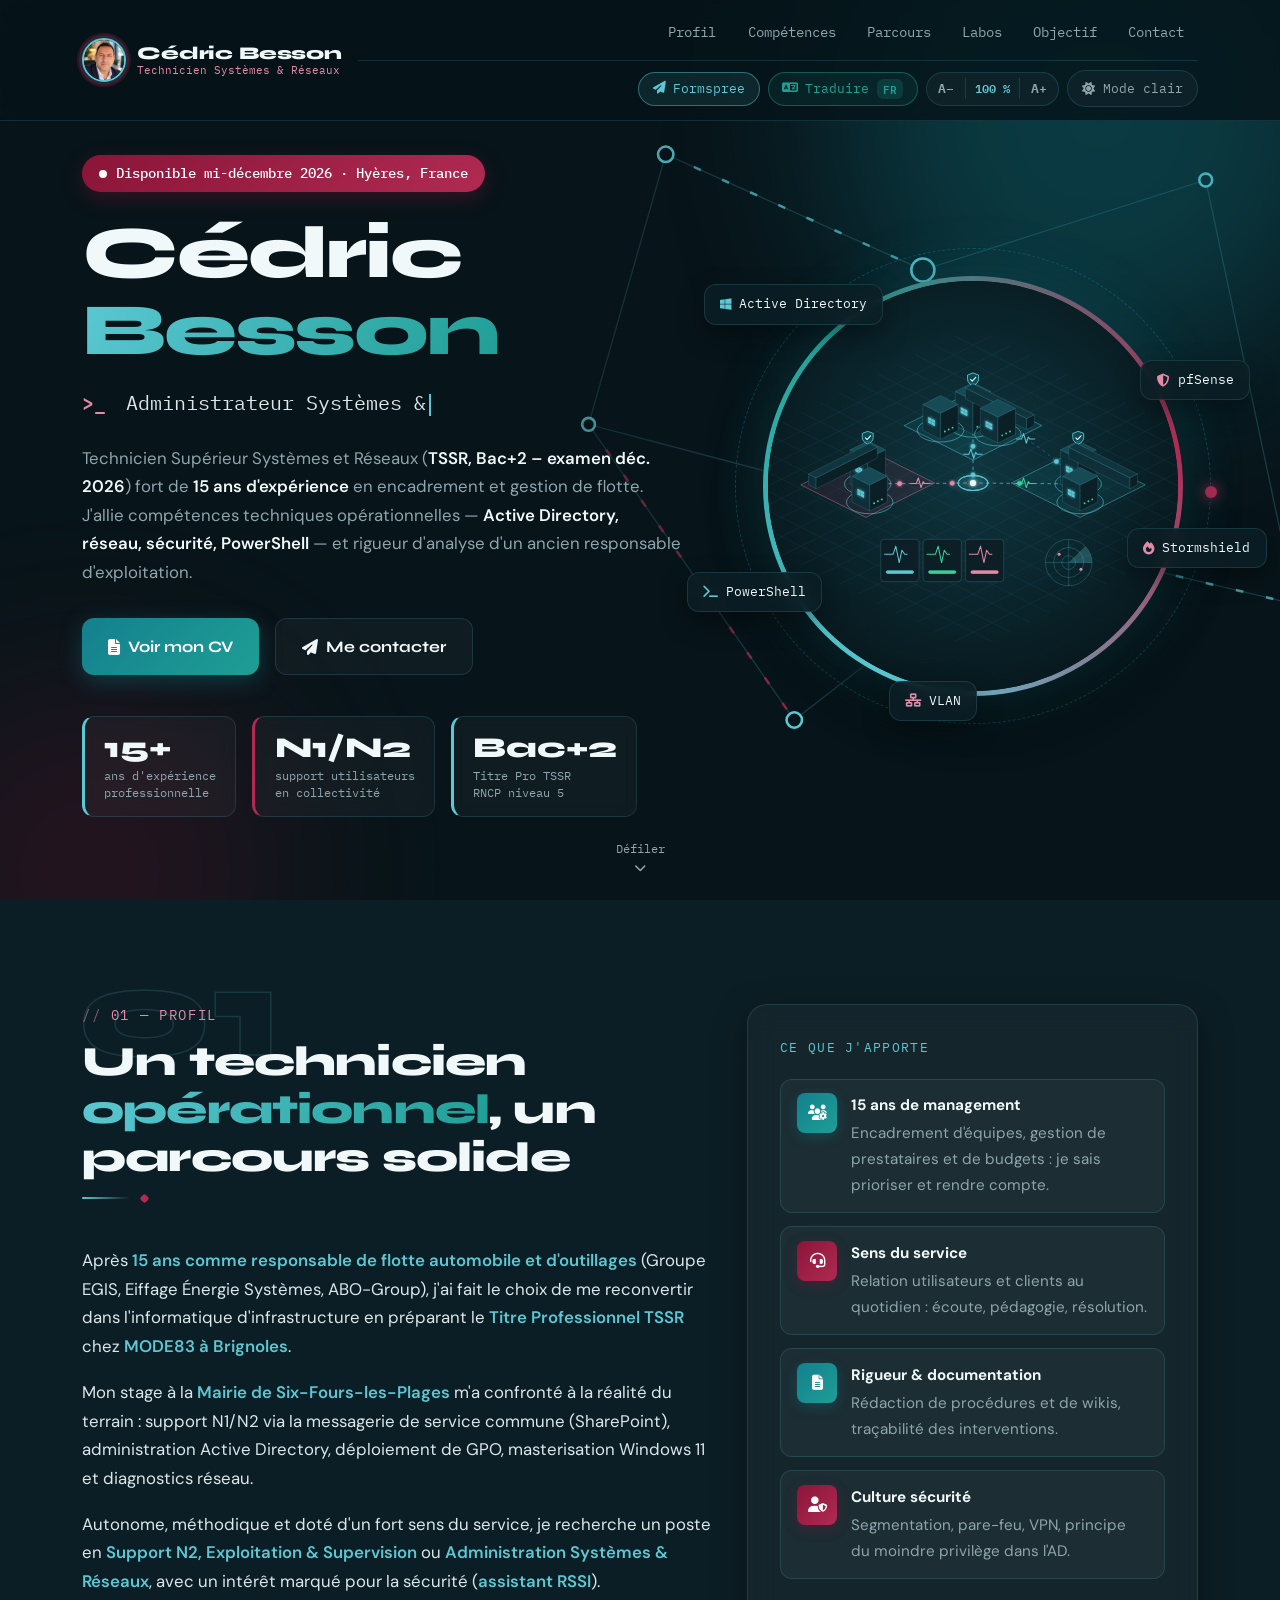
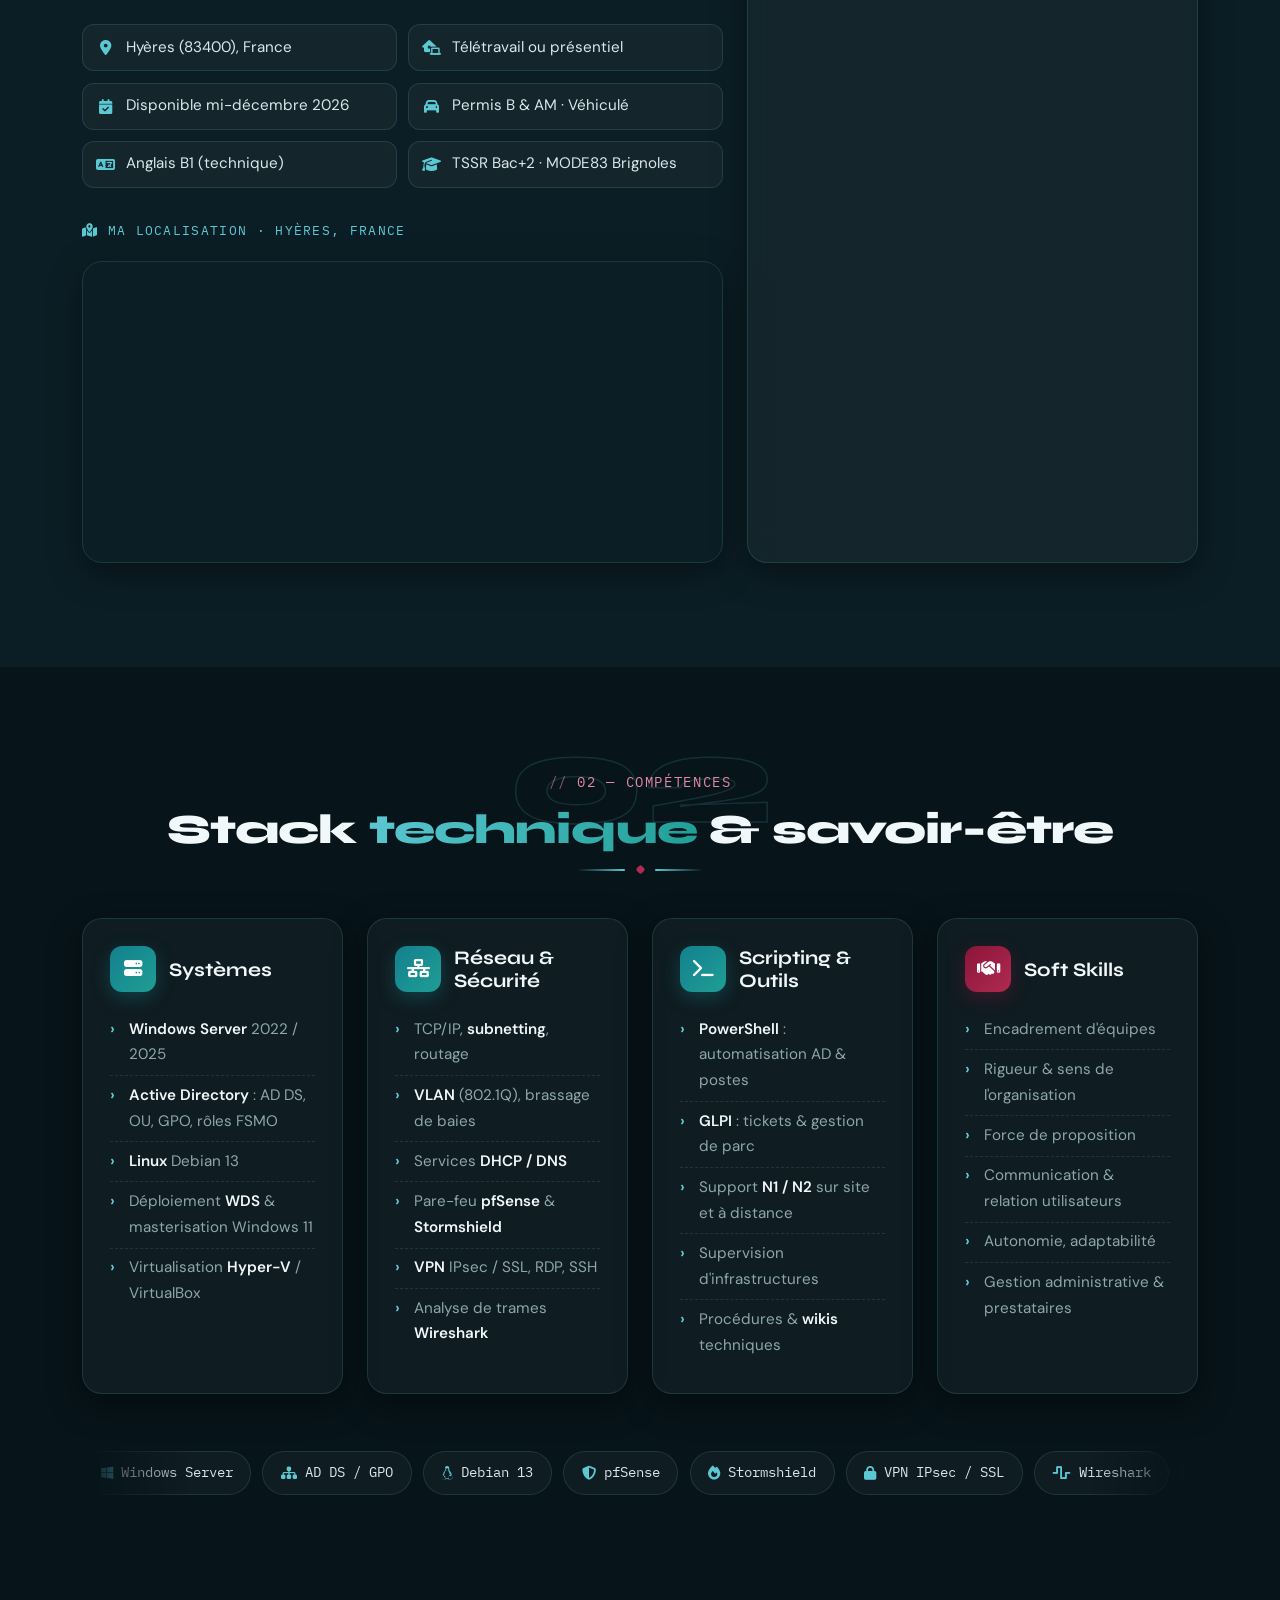
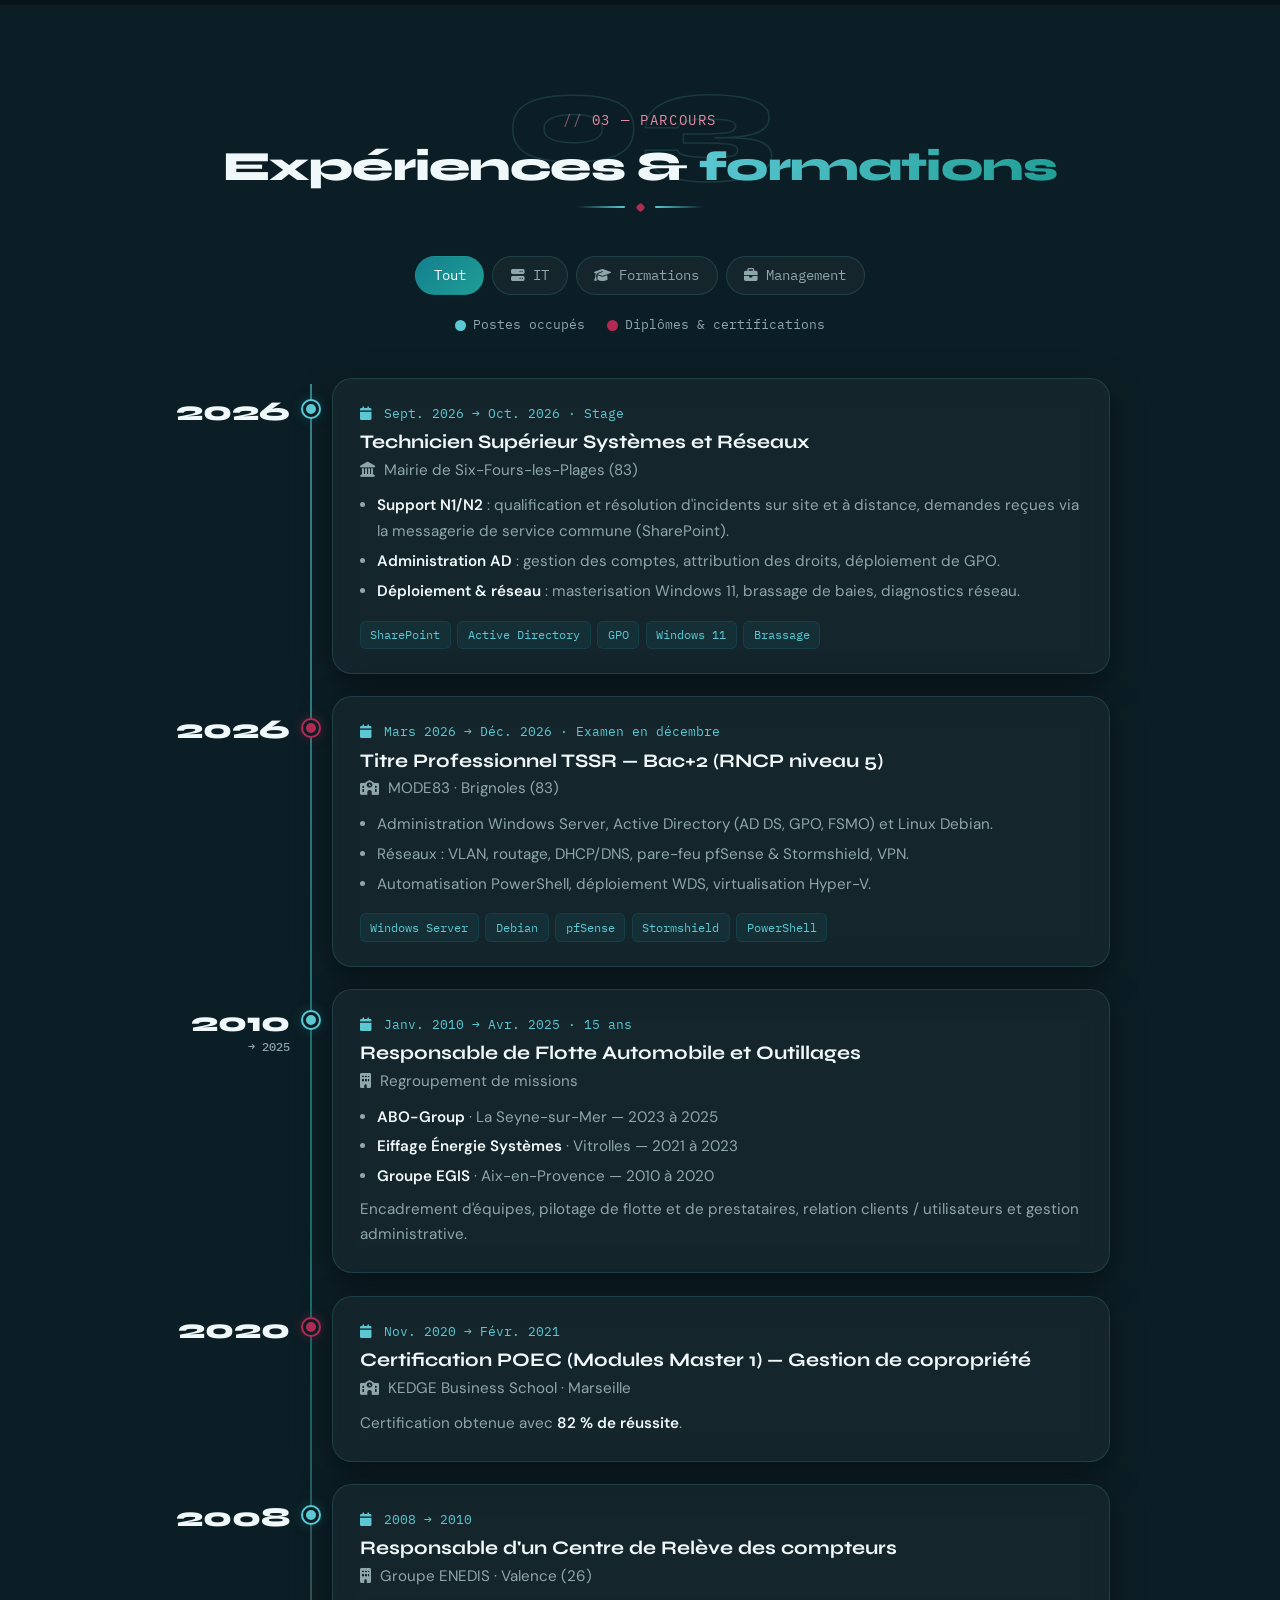
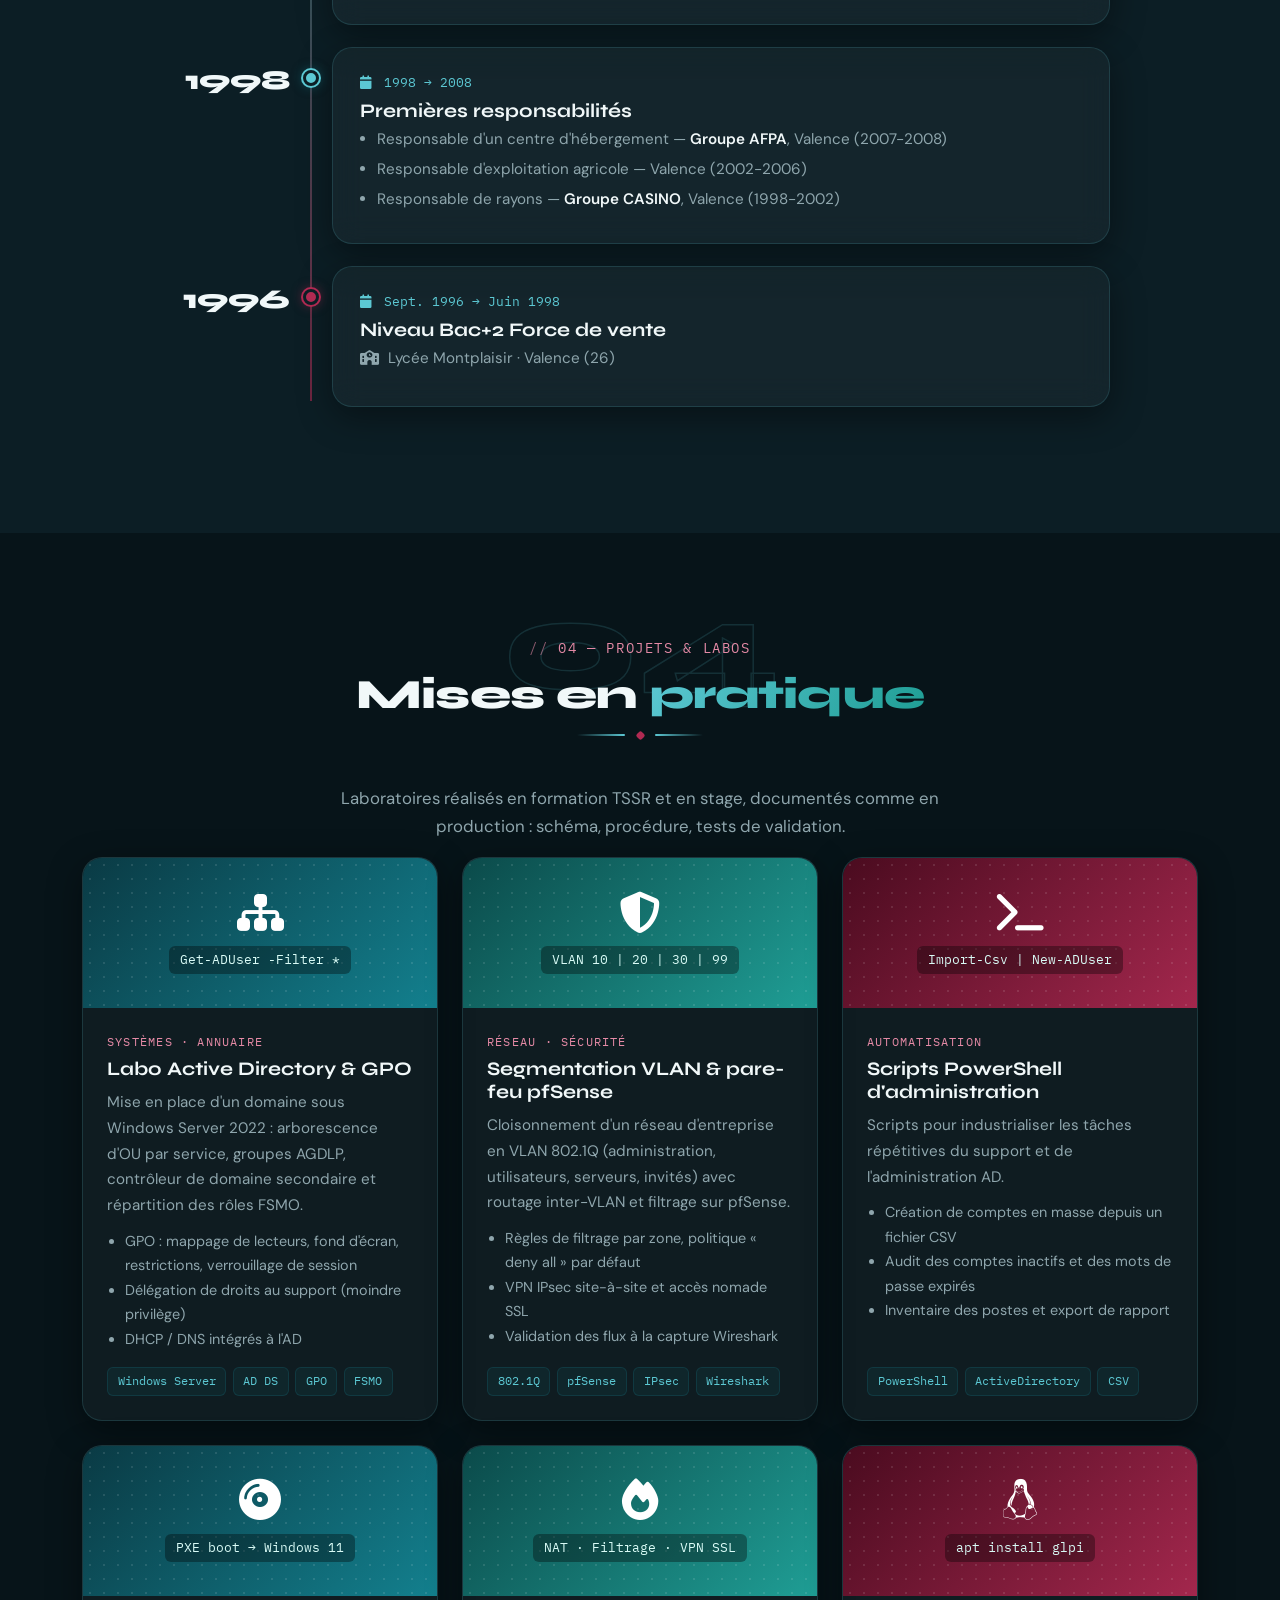
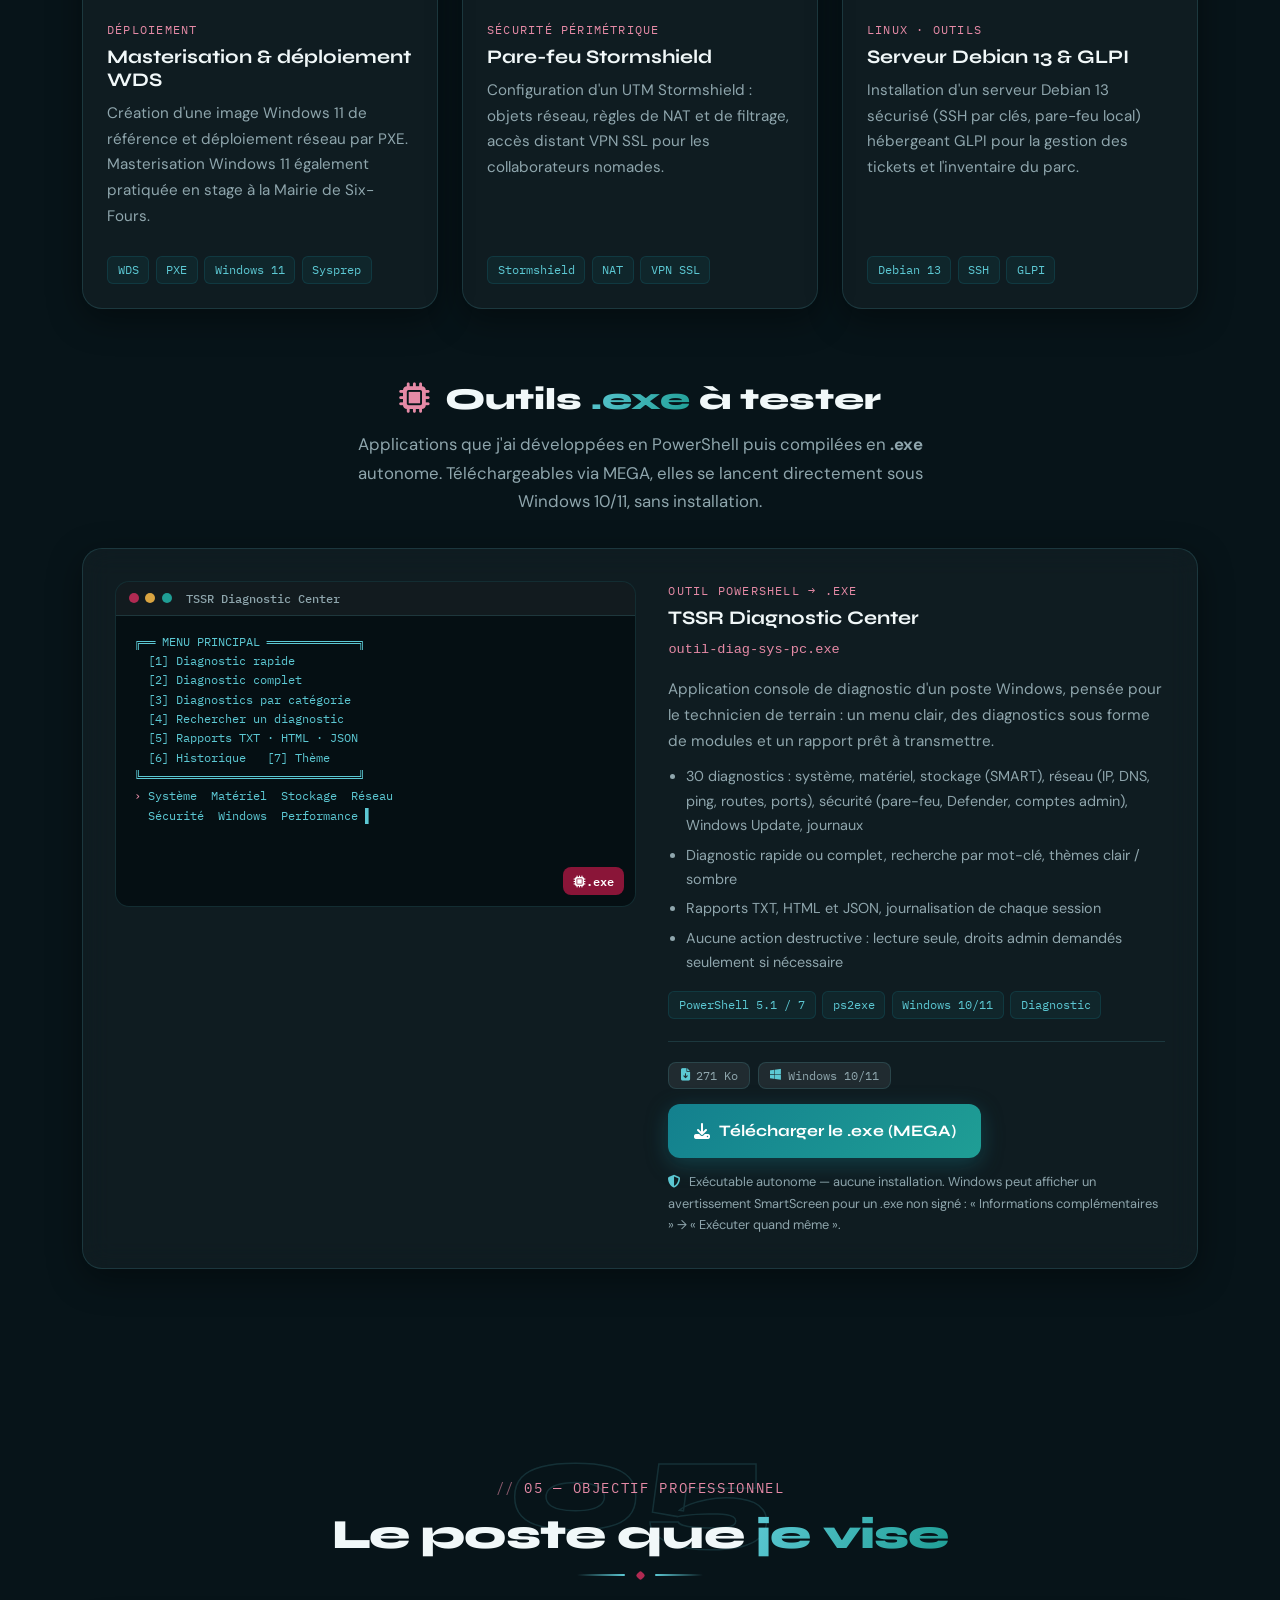
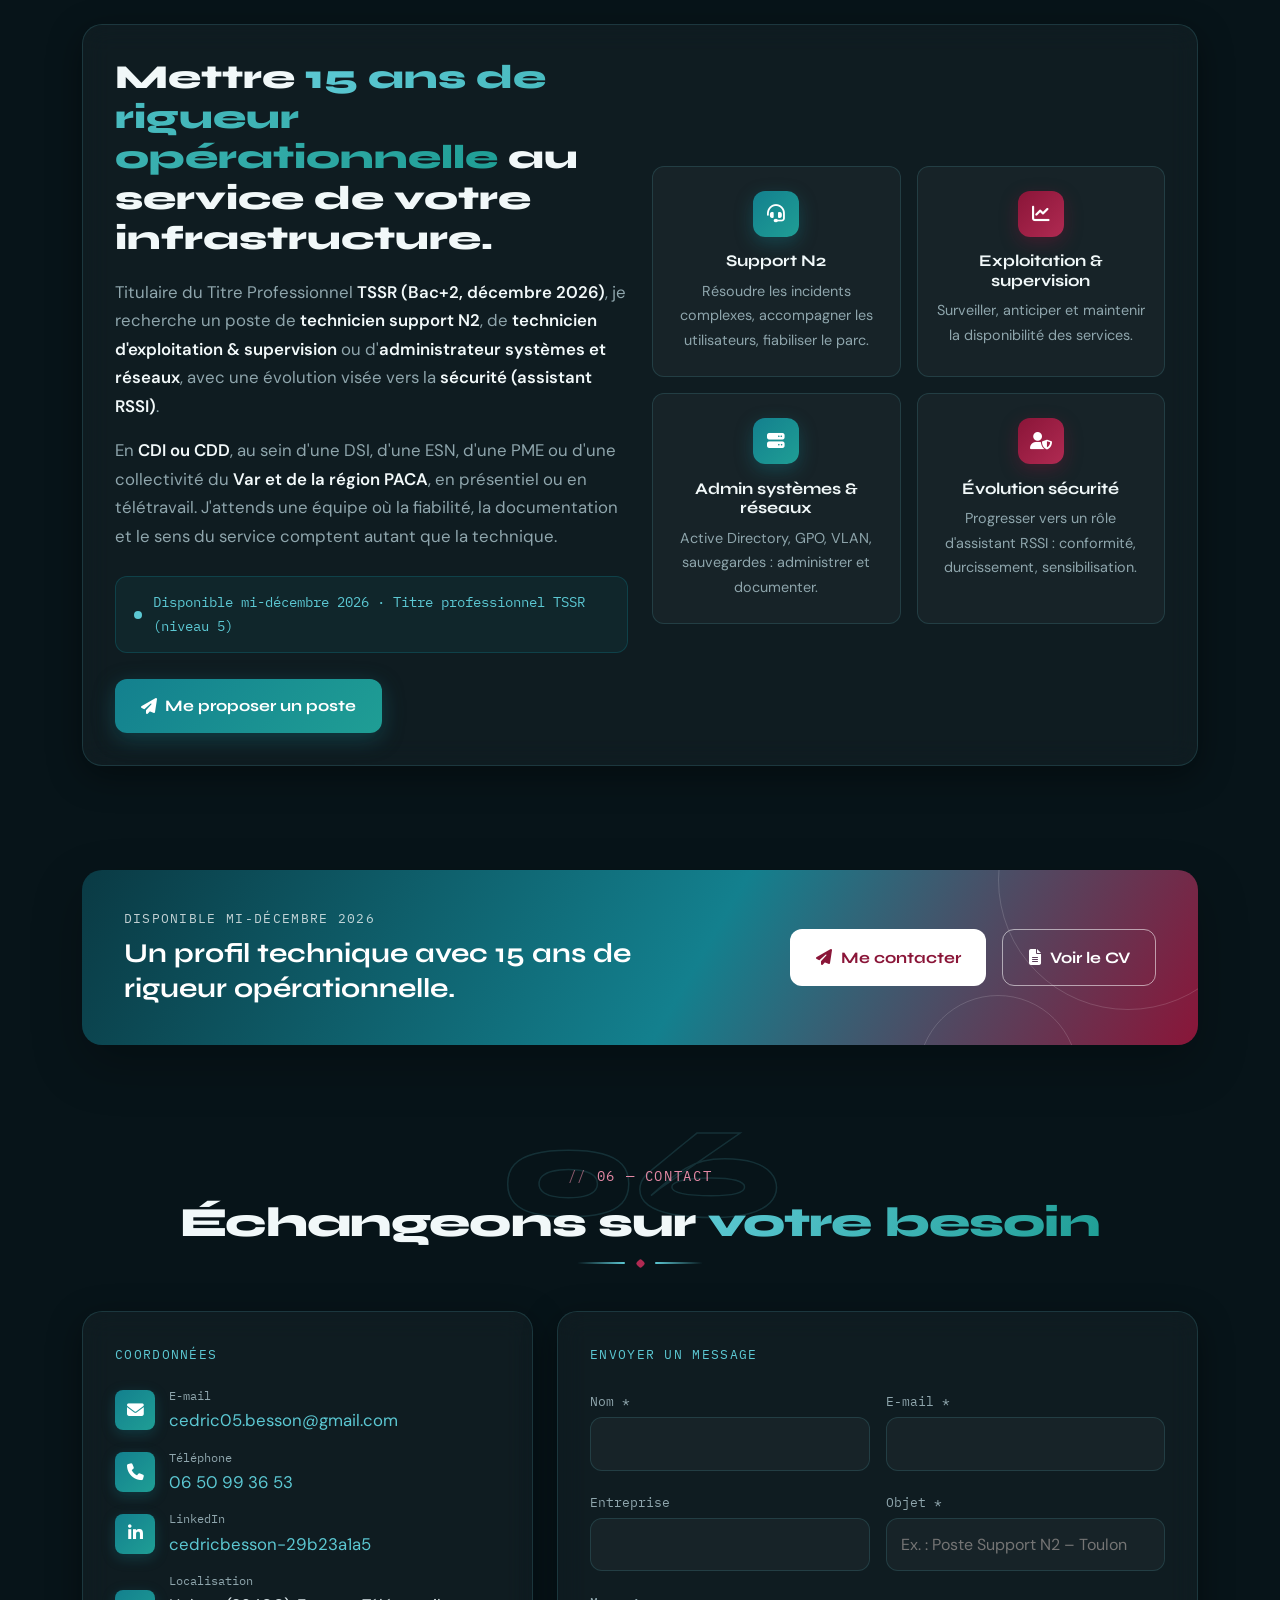
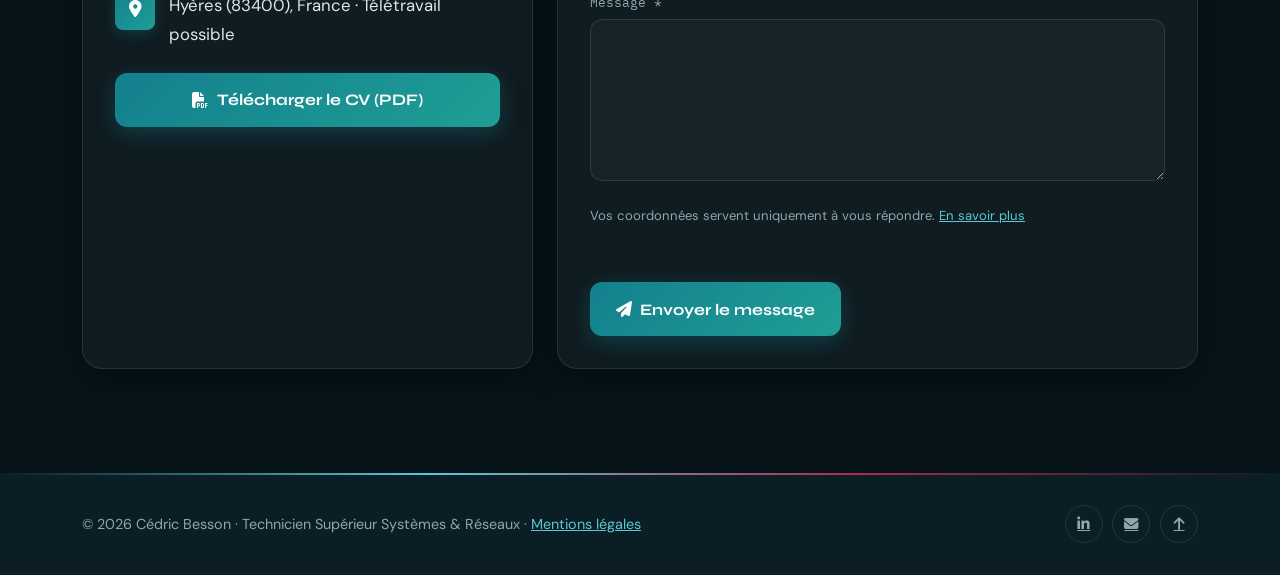
==== commit be26c79b: "CV traduit, édition réservée au propriétaire, hero circulaire - CV en ligne traduit dans la langue c" ====
--- a/index.html
+++ b/index.html
@@ -112,7 +112,7 @@
               <div class="tool-menu" id="fsMenu" hidden>
                 <p class="tool-menu-status"><span class="status-dot" aria-hidden="true"></span>Formulaire actif · envoi via Formspree</p>
                 <a href="#contact" class="tool-menu-item" data-close-menu><i class="fas fa-envelope" aria-hidden="true"></i>Aller au formulaire</a>
-                <a href="https://formspree.io/forms/xyeeldaw/submissions" class="tool-menu-item" target="_blank" rel="noopener"><i class="fas fa-inbox" aria-hidden="true"></i>Messages reçus <small>(mon compte)</small></a>
+                <a href="https://formspree.io/forms/xyeeldaw/submissions" data-owner-only class="tool-menu-item" target="_blank" rel="noopener"><i class="fas fa-inbox" aria-hidden="true"></i>Messages reçus <small>(mon compte)</small></a>
               </div>
             </div>
 
@@ -215,19 +215,23 @@
 
           <!-- Emblème TSSR : cercle animé (pétrole → bordeaux) posé sur le schéma réseau.
                Pas de portrait ici : la photo est dans le bandeau (cliquable pour l'agrandir).
-               Les 4 étiquettes flottantes se modifient dans le code ci-dessous. -->
+               Les 5 étiquettes flottantes se modifient dans le code ci-dessous. -->
           <div class="col-lg-5 d-flex justify-content-center">
             <!-- Visuel du hero : scène animée originale (3 sites, serveurs sécurisés, flux réseau,
-                 supervision). Dessinée en SVG par script.js (module 16), cadre pétrole → bordeaux. -->
+                 supervision). Dessinée en SVG par script.js (module 16), dans un cercle pétrole → bordeaux
+                 avec orbite pointillée et satellite. -->
             <figure class="hero-visual reveal reveal-right" data-no-edit>
+              <span class="hv-orbit" aria-hidden="true"></span>
+              <span class="hv-sat" aria-hidden="true"></span>
               <div class="hero-visual-frame">
-                <svg id="heroScene" class="hero-scene" viewBox="0 0 600 360" role="img"
+                <svg id="heroScene" class="hero-scene" viewBox="0 0 600 600" role="img"
                      aria-label="Animation : trois sites reliés en réseau, serveurs Windows sécurisés et supervision en temps réel"></svg>
               </div>
               <span class="emblem-chip chip-1"><i class="fab fa-windows"></i>Active Directory</span>
               <span class="emblem-chip chip-2"><i class="fas fa-shield-halved"></i>pfSense</span>
               <span class="emblem-chip chip-3"><i class="fas fa-terminal"></i>PowerShell</span>
               <span class="emblem-chip chip-4"><i class="fas fa-network-wired"></i>VLAN</span>
+              <span class="emblem-chip chip-5"><i class="fas fa-fire"></i>Stormshield</span>
             </figure>
           </div>
         </div>
@@ -864,7 +868,7 @@
                   <div><small>Localisation</small>Hyères (83400), France · Télétravail possible</div>
                 </li>
               </ul>
-              <a href="ressources/CV_Cedric_BESSON_TSSR.pdf" class="btn-main w-100 justify-content-center mt-4" download>
+              <a href="ressources/CV_Cedric_BESSON_TSSR.pdf" data-cv-download class="btn-main w-100 justify-content-center mt-4" download>
                 <i class="fas fa-file-pdf" aria-hidden="true"></i> Télécharger le CV (PDF)
               </a>
             </div>
--- a/style.css
+++ b/style.css
@@ -515,17 +515,28 @@
 .chip-3 { bottom: 10%; left: -10%; animation-delay: -3s; }
 .chip-4 { bottom: -4%; right: 4%; animation-delay: -4.5s; }
 /* Visuel du hero (remplace l'emblème) : image dans un cadre dégradé pétrole → bordeaux */
-.hero-visual { position: relative; width: 100%; max-width: 560px; margin: 2rem 0; }
+/* Visuel circulaire : anneau dégradé qui tourne + orbite pointillée + satellite bordeaux */
+.hero-visual { position: relative; width: 100%; max-width: 420px; aspect-ratio: 1; margin: 3rem 0; }
 .hero-visual-frame {
-  position: relative; border-radius: 22px; padding: 3px;
-  background: linear-gradient(135deg, var(--clr-accent2), var(--clr-teal) 45%, var(--clr-wine2));
-  box-shadow: 0 0 60px rgba(var(--accent-rgb),.28), 0 24px 50px rgba(0,0,0,.45);
+  position: relative; border-radius: 50%; padding: 5px;
+  box-shadow: 0 0 60px rgba(var(--accent-rgb),.3), 0 24px 50px rgba(0,0,0,.45);
   animation: float 8s ease-in-out infinite;
 }
-.hero-visual-frame img { display: block; width: 100%; height: auto; border-radius: 19px; }
+.hero-visual-frame::before {
+  content: ''; position: absolute; inset: 0; border-radius: 50%;
+  background: conic-gradient(from 200deg, var(--clr-accent2), var(--clr-teal), var(--clr-wine2), var(--clr-accent2));
+  animation: spin 14s linear infinite;
+}
+.hv-orbit, .hv-sat { position: absolute; inset: -28px; border-radius: 50%; pointer-events: none; }
+.hv-orbit { border: 1px dashed rgba(var(--accent-rgb),.45); animation: spin 60s linear infinite; }
+.hv-sat { animation: spin 9s linear infinite; }
+.hv-sat::before {
+  content: ''; position: absolute; top: 50%; right: -6px; width: 12px; height: 12px; border-radius: 50%;
+  background: var(--clr-wine2); box-shadow: 0 0 14px var(--clr-wine2);
+}
 
 /* Scène SVG animée (module 16 de script.js) */
-.hero-scene { display: block; width: 100%; height: auto; aspect-ratio: 600 / 360; border-radius: 19px; background: #050f13; }
+.hero-scene { position: relative; display: block; width: 100%; height: auto; aspect-ratio: 1; border-radius: 50%; background: #050f13; }
 .hs-grid line { stroke: rgba(92,200,211,.09); stroke-width: 1; }
 .hs-site { fill: rgba(19,128,142,.13); stroke: rgba(92,200,211,.55); stroke-width: 1.2; }
 .hs-site-wine { fill: rgba(176,42,82,.12); stroke: rgba(229,138,166,.5); }
@@ -566,11 +577,13 @@
 @keyframes hsRing  { from { transform: scale(.55); opacity: .9; } to { transform: scale(1.6); opacity: 0; } }
 @keyframes hsBob   { 50% { transform: translateY(-3px); } }
 @keyframes hsGauge { 0%, 100% { transform: scaleX(.35); } 50% { transform: scaleX(.9); } }
-@media (prefers-reduced-motion: reduce) { .hero-scene *, .hero-visual-frame { animation: none !important; } }
-.hero-visual .chip-1 { top: -6%;  left: -6%; }
-.hero-visual .chip-2 { top: 38%;  right: -8%; }
-.hero-visual .chip-3 { bottom: 14%; left: -8%; }
-.hero-visual .chip-4 { bottom: -7%; right: 8%; }
+@media (prefers-reduced-motion: reduce) { .hero-scene *, .hero-visual-frame, .hero-visual-frame::before, .hv-orbit, .hv-sat { animation: none !important; } }
+.hero-visual .chip-1 { top: 2%;     left: -14%; }
+.hero-visual .chip-2 { top: 20%;    right: -16%; }
+.hero-visual .chip-5 { top: 60%;    right: -20%; animation-delay: -2.2s; }
+.hero-visual .chip-3 { bottom: 20%; left: -18%; }
+.hero-visual .chip-4 { bottom: -6%; left: 30%; right: auto; }
+.chip-5 i { color: var(--clr-wine-text); }
 [data-theme="light"] .hero-visual-frame { box-shadow: 0 0 50px rgba(var(--accent-rgb),.2), 0 20px 40px rgba(11,26,31,.18); }
 @keyframes spin  { to { transform: rotate(360deg); } }
 @keyframes float { 50% { transform: translateY(-8px); } }
@@ -1142,7 +1155,7 @@
   .nav-tools { justify-content: flex-start; }
   .tool-menu { left: 0; right: auto; }
   .hero-emblem { --size: 260px; margin: 2.5rem 0 1rem; }
-  .hero-visual { margin: 2.5rem auto 1rem; }
+  .hero-visual { margin: 3.5rem auto 2rem; max-width: 360px; }
   .emblem-core i { font-size: 4.4rem; }
   /* Sur petit écran, l'apparition se fait par le bas : un décalage latéral élargirait la page */
   .reveal-right { transform: translateY(28px); }
@@ -1177,8 +1190,10 @@
   .emblem-core i { font-size: 3.8rem; }
   .emblem-label { font-size: .75rem; }
   .emblem-chip { font-size: .72rem; padding: .35rem .7rem; }
-  .hero-visual .chip-1, .hero-visual .chip-3 { left: 0; }
-  .hero-visual .chip-2 { right: 0; }
+  .hero-visual { max-width: 290px; }
+  .hv-orbit, .hv-sat { inset: -16px; }
+  .hero-visual .chip-1, .hero-visual .chip-3 { left: -10%; }
+  .hero-visual .chip-2, .hero-visual .chip-5 { right: -10%; }
   .goal-panel { padding: 1.5rem; }
   .goal-grid { grid-template-columns: 1fr; }
   .exe-card { padding: 1rem; }
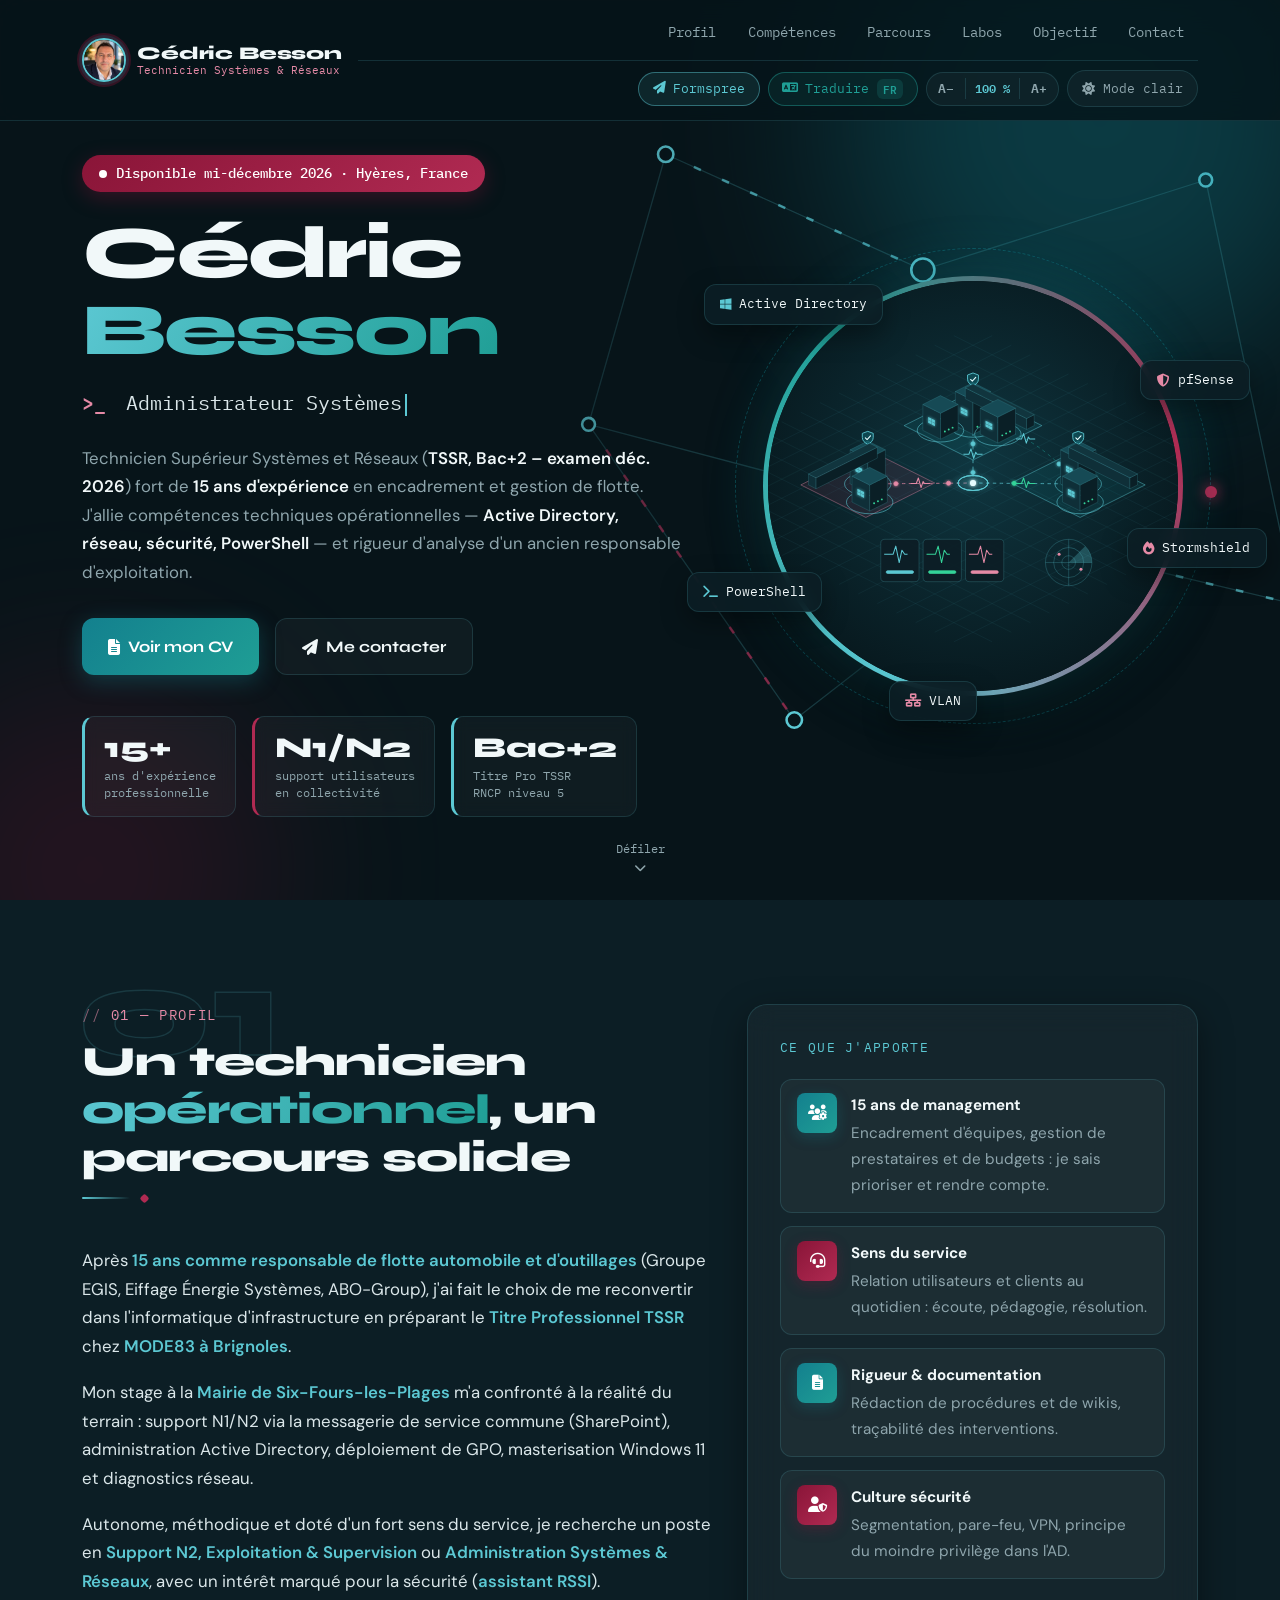
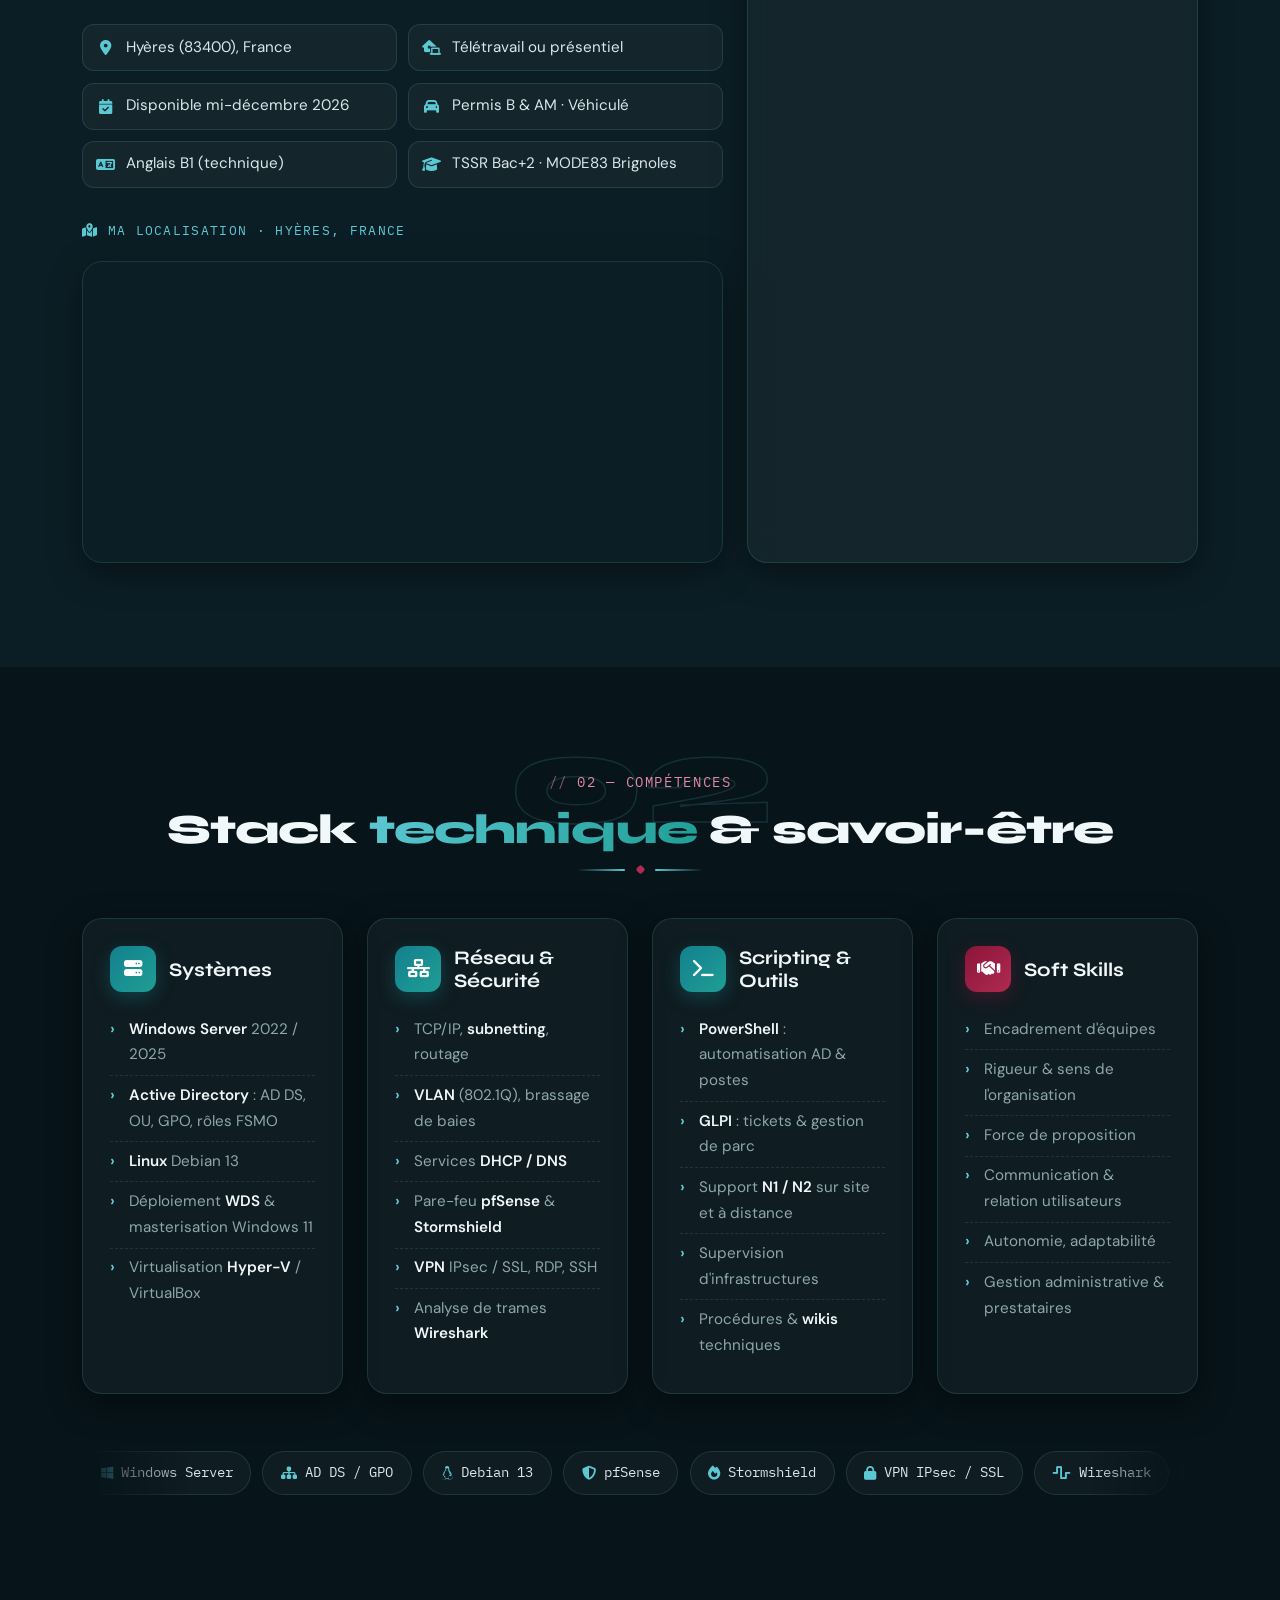
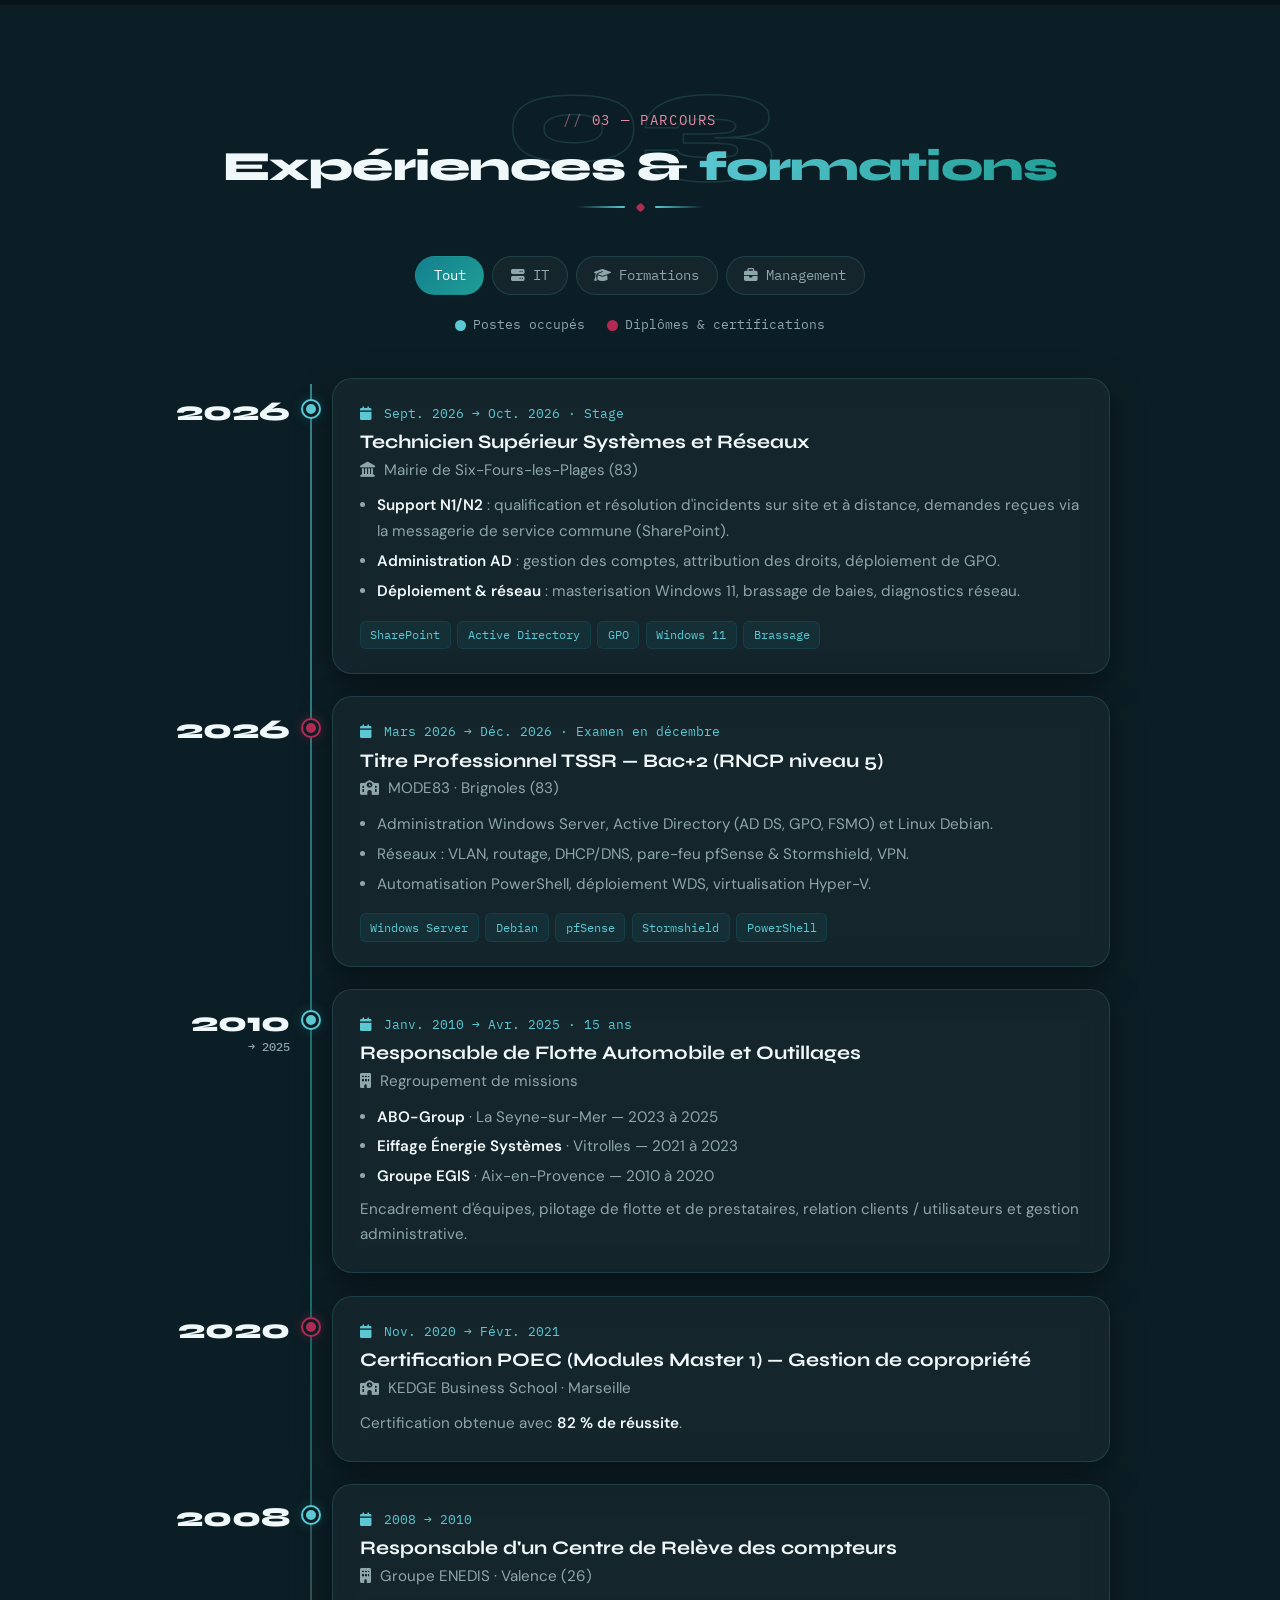
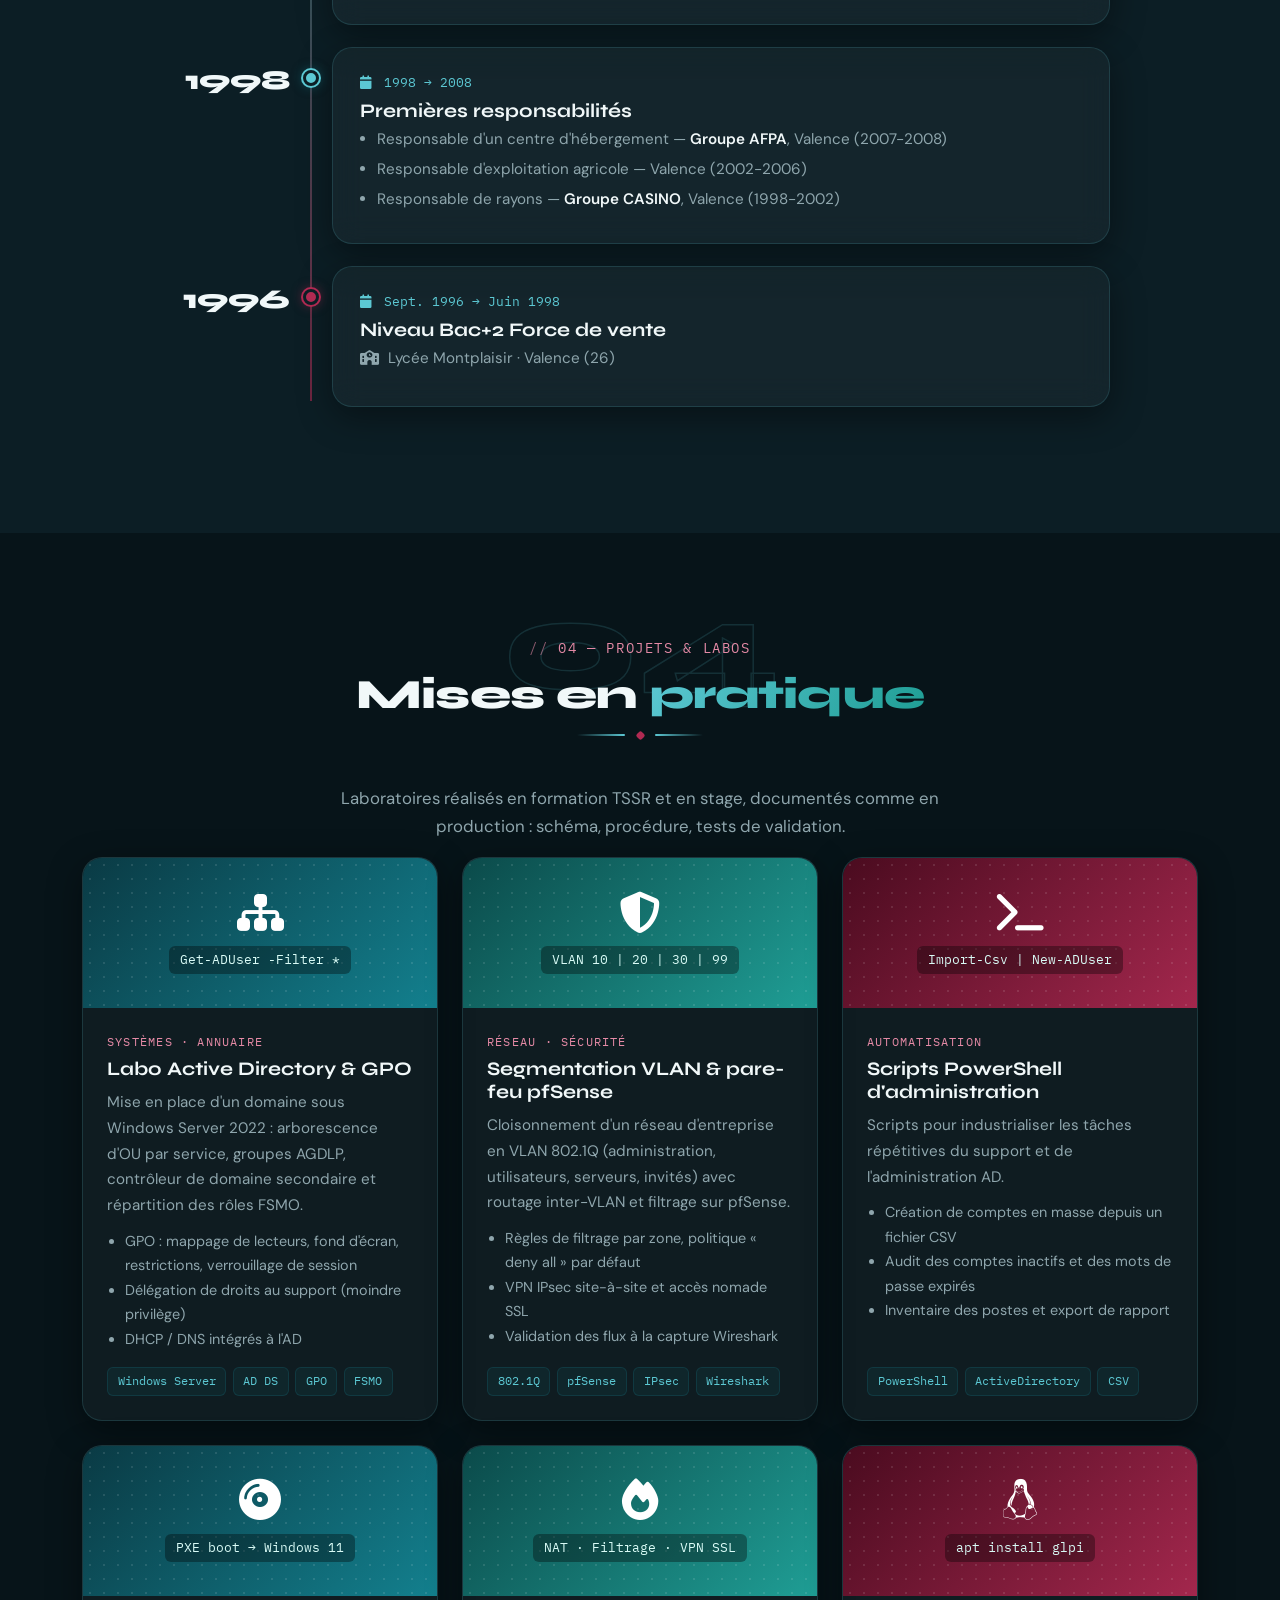
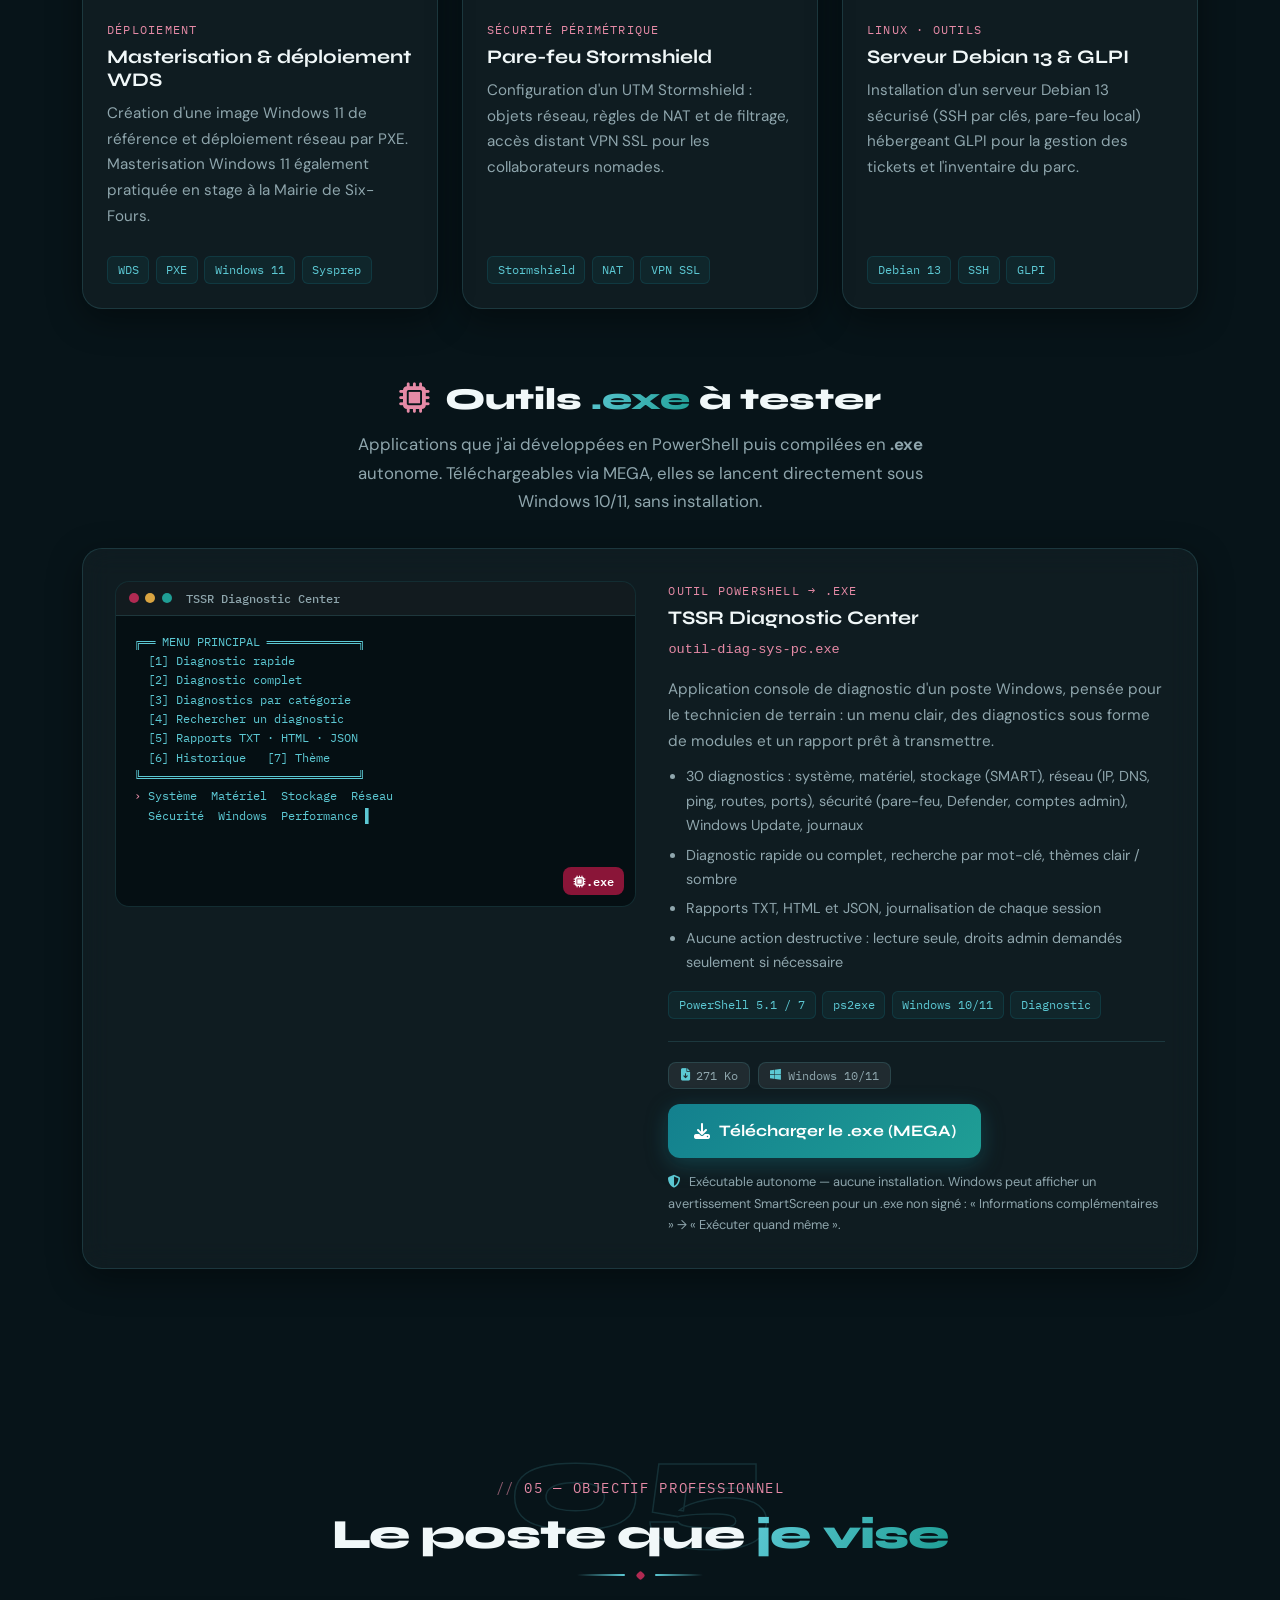
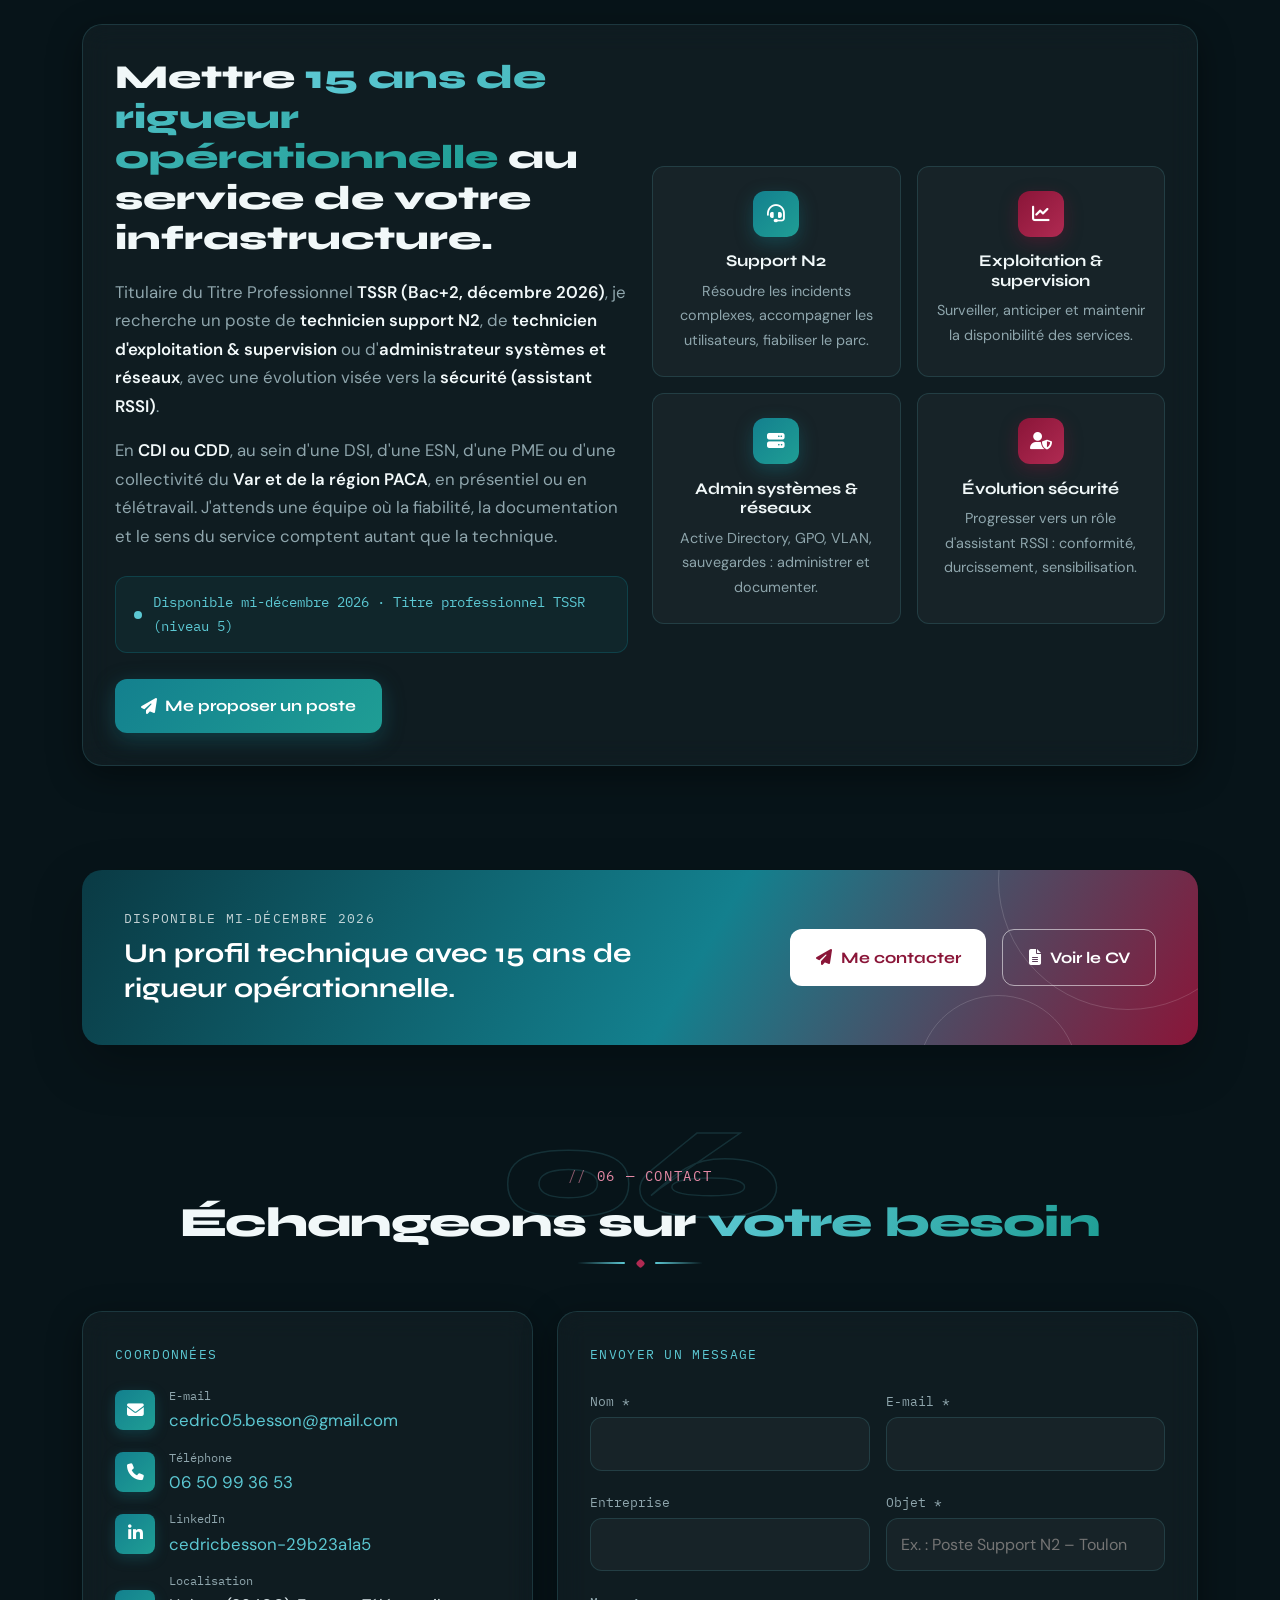
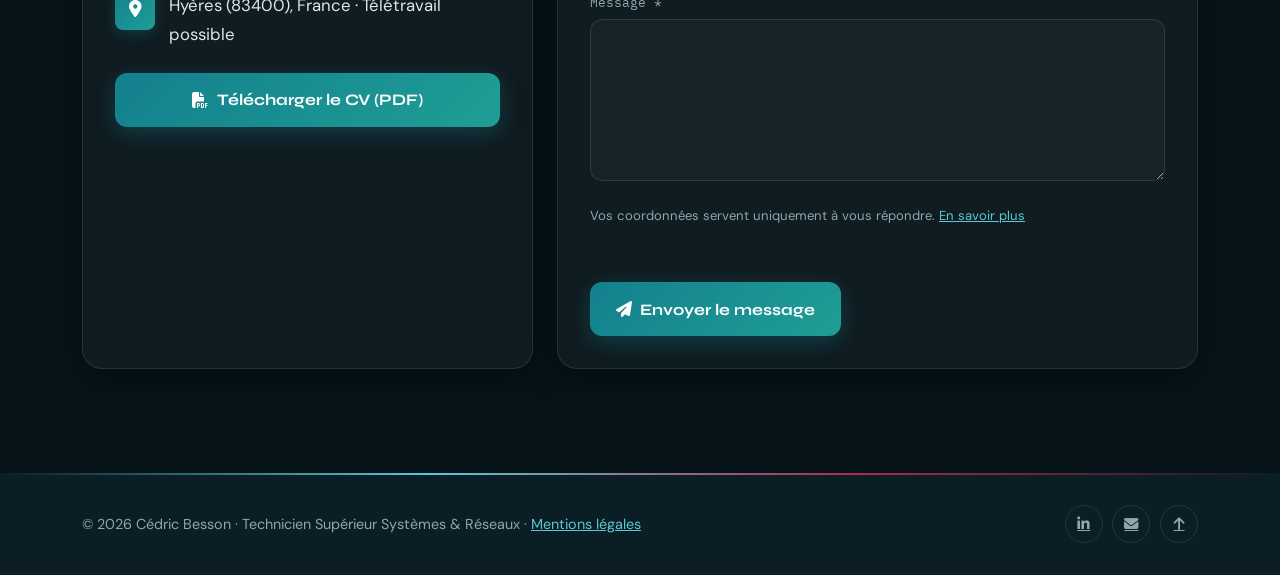
==== commit 087cdd57: "CV : éditeur façon Word, bloc « Expérience professionnelle transférable », bandeau rééquilibré ; éti" ====
--- a/index.html
+++ b/index.html
@@ -227,11 +227,11 @@
                 <svg id="heroScene" class="hero-scene" viewBox="0 0 600 600" role="img"
                      aria-label="Animation : trois sites reliés en réseau, serveurs Windows sécurisés et supervision en temps réel"></svg>
               </div>
-              <span class="emblem-chip chip-1"><i class="fab fa-windows"></i>Active Directory</span>
-              <span class="emblem-chip chip-2"><i class="fas fa-shield-halved"></i>pfSense</span>
-              <span class="emblem-chip chip-3"><i class="fas fa-terminal"></i>PowerShell</span>
-              <span class="emblem-chip chip-4"><i class="fas fa-network-wired"></i>VLAN</span>
-              <span class="emblem-chip chip-5"><i class="fas fa-fire"></i>Stormshield</span>
+              <a class="emblem-chip chip-1" href="#labo-ad" title="Voir le labo Active Directory &amp; GPO"><i class="fab fa-windows"></i>Active Directory</a>
+              <a class="emblem-chip chip-2" href="#labo-vlan" title="Voir le labo VLAN &amp; pfSense"><i class="fas fa-shield-halved"></i>pfSense</a>
+              <a class="emblem-chip chip-3" href="#labo-scripts" title="Voir les scripts PowerShell"><i class="fas fa-terminal"></i>PowerShell</a>
+              <a class="emblem-chip chip-4" href="#labo-vlan" title="Voir le labo VLAN &amp; pfSense"><i class="fas fa-network-wired"></i>VLAN</a>
+              <a class="emblem-chip chip-5" href="#labo-stormshield" title="Voir le labo Stormshield"><i class="fas fa-fire"></i>Stormshield</a>
             </figure>
           </div>
         </div>
@@ -584,7 +584,7 @@
         <div class="row g-4">
 
           <!-- Labo 1 : AD / GPO -->
-          <div class="col-md-6 col-xl-4 reveal">
+          <div class="col-md-6 col-xl-4 reveal" id="labo-ad">
             <article class="project-card">
               <div class="project-visual pv-blue" aria-hidden="true">
                 <i class="fas fa-sitemap"></i>
@@ -605,7 +605,7 @@
           </div>
 
           <!-- Labo 2 : VLAN / pfSense -->
-          <div class="col-md-6 col-xl-4 reveal" style="transition-delay:.08s">
+          <div class="col-md-6 col-xl-4 reveal" id="labo-vlan" style="transition-delay:.08s">
             <article class="project-card">
               <div class="project-visual pv-teal" aria-hidden="true">
                 <i class="fas fa-shield-halved"></i>
@@ -626,7 +626,7 @@
           </div>
 
           <!-- Labo 3 : Scripts PowerShell -->
-          <div class="col-md-6 col-xl-4 reveal" style="transition-delay:.16s">
+          <div class="col-md-6 col-xl-4 reveal" id="labo-scripts" style="transition-delay:.16s">
             <article class="project-card">
               <div class="project-visual pv-violet" aria-hidden="true">
                 <i class="fas fa-terminal"></i>
@@ -663,7 +663,7 @@
           </div>
 
           <!-- Labo 5 : Stormshield -->
-          <div class="col-md-6 col-xl-4 reveal" style="transition-delay:.08s">
+          <div class="col-md-6 col-xl-4 reveal" id="labo-stormshield" style="transition-delay:.08s">
             <article class="project-card">
               <div class="project-visual pv-teal" aria-hidden="true">
                 <i class="fas fa-fire"></i>
--- a/style.css
+++ b/style.css
@@ -1236,3 +1236,17 @@
   html { scroll-behavior: auto; }
   .reveal { opacity: 1; transform: none; }
 }
+
+/* Étiquettes du hero cliquables → labo correspondant (mis en évidence à l'arrivée) */
+a.emblem-chip { text-decoration: none; cursor: pointer; transition: border-color var(--trans), background var(--trans), box-shadow var(--trans); }
+a.emblem-chip:hover, a.emblem-chip:focus-visible {
+  color: #fff; background: var(--clr-wine); border-color: var(--clr-wine-text);
+  box-shadow: 0 0 0 3px rgba(229,138,166,.25), 0 10px 26px rgba(0,0,0,.35);
+}
+a.emblem-chip:hover i, a.emblem-chip:focus-visible i { color: #fff; }
+[data-theme="light"] a.emblem-chip:hover { color: #fff; }
+.project-card.is-flash { animation: cardFlash 2.2s ease-out; border-color: var(--clr-wine-text); }
+@keyframes cardFlash {
+  0%, 30% { box-shadow: 0 0 0 4px rgba(229,138,166,.55), var(--shadow-glow); transform: translateY(-6px); }
+  100%    { box-shadow: var(--shadow-card); transform: none; }
+}
